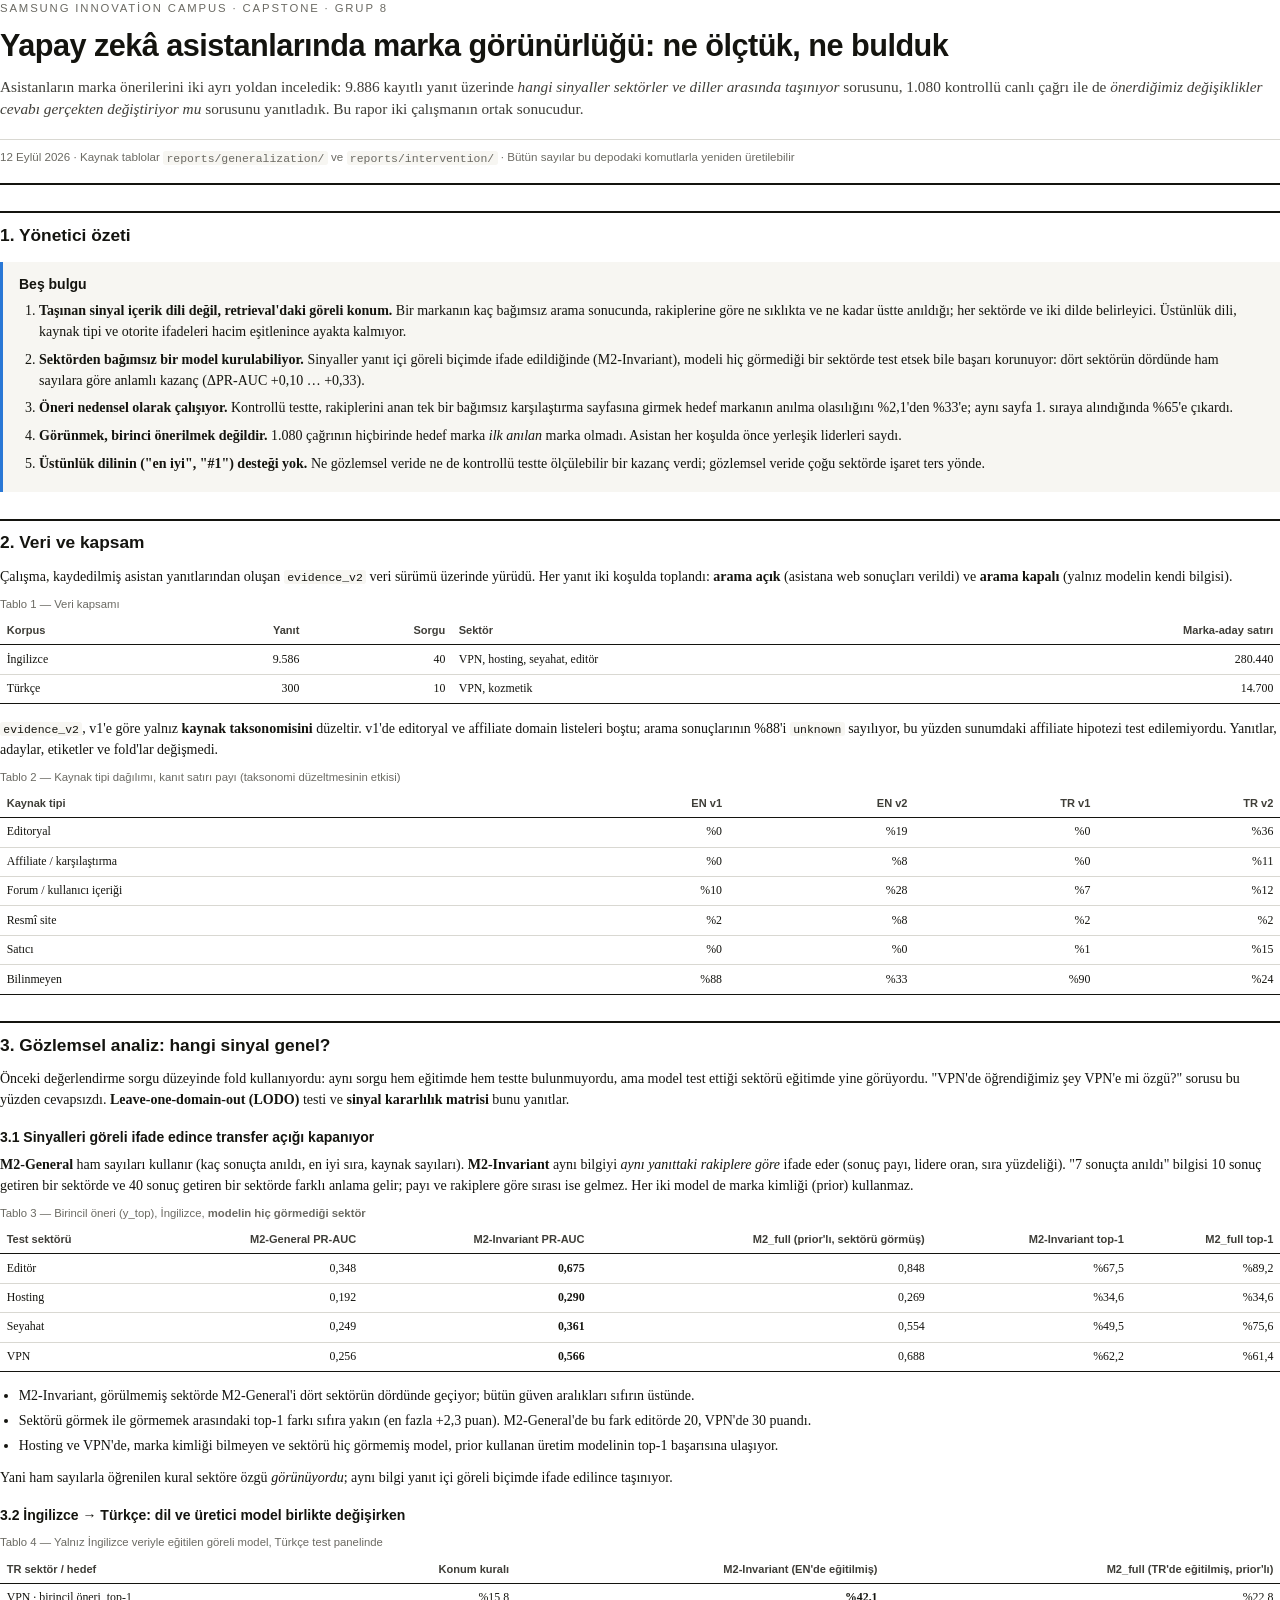
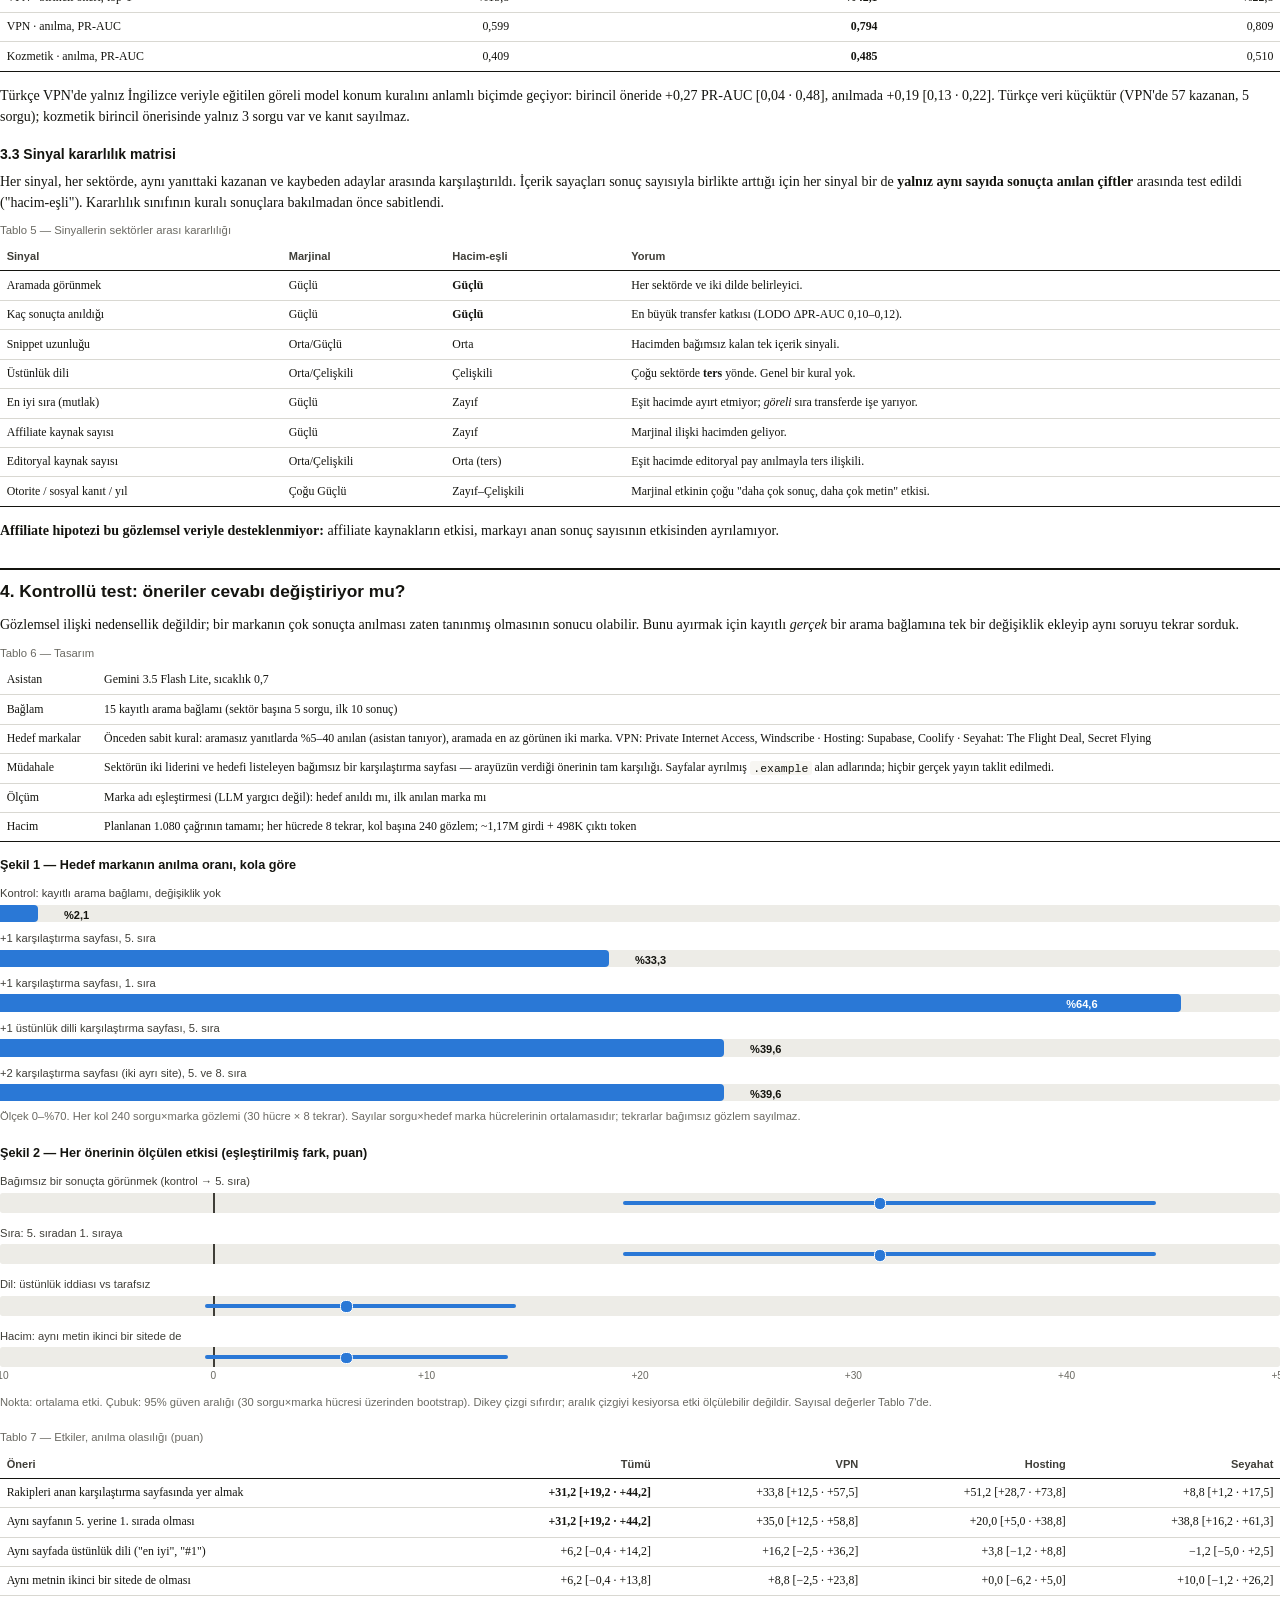
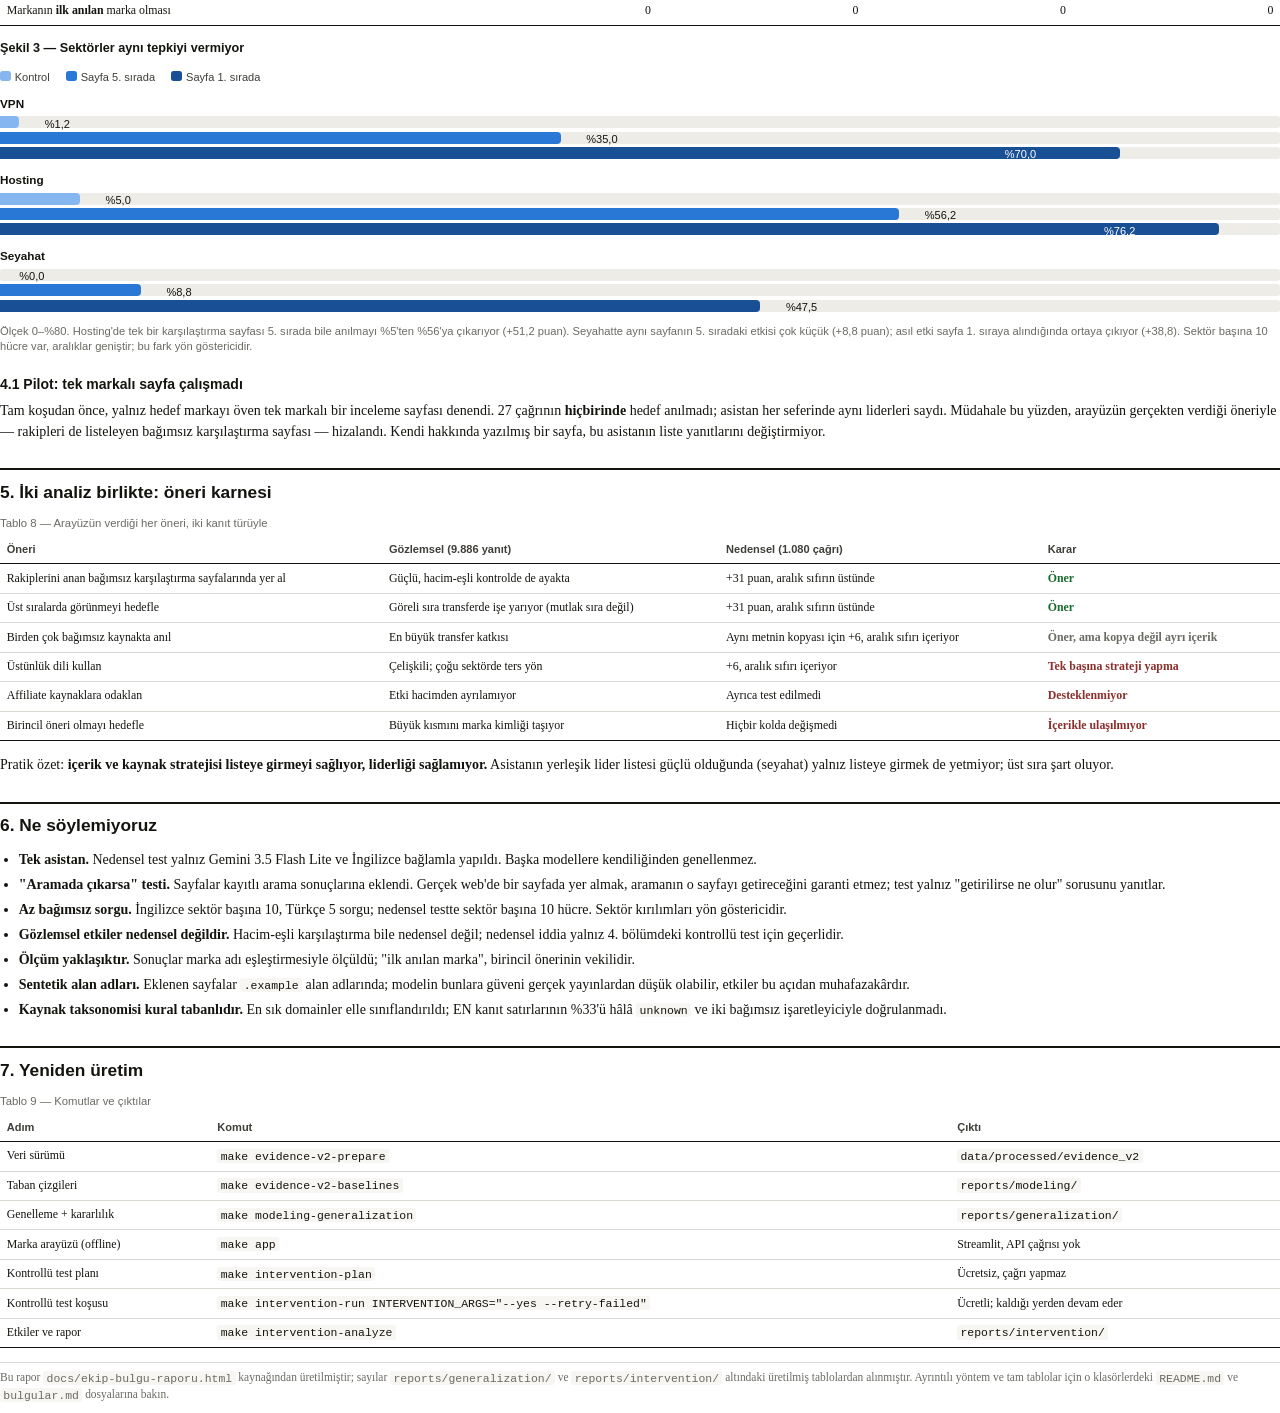
==== docs/ekip-bulgu-raporu.html @ 2714f5aa "docs: add the team findings report and wire up the new make targets One printable report carries bot" ====
<!doctype html>
<html lang="tr">
<head>
<meta charset="utf-8">
<title>AI Asistanlarında Marka Görünürlüğü — Bulgular</title>
<style>
  @page {
    size: A4;
    margin: 18mm 16mm 16mm;
    @bottom-center {
      content: counter(page) " / " counter(pages);
      font: 8.5pt "Liberation Sans", sans-serif;
      color: #6b6a66;
    }
    @bottom-right {
      content: "SIC Capstone · Grup 8";
      font: 8.5pt "Liberation Sans", sans-serif;
      color: #9a9992;
    }
  }
  @page :first { @bottom-center { content: none } @bottom-right { content: none } }

  :root {
    --ink: #14140f;
    --ink-2: #3f3e38;
    --muted: #6b6a63;
    --rule: #d9d8d2;
    --track: #edece7;
    --surface: #f7f6f2;
    --s1: #2a78d6;
    --s2: #eb6834;
    --ord-1: #86b6ef;
    --ord-2: #2a78d6;
    --ord-3: #184f95;
  }

  html { font-size: 10.5pt; }
  body {
    margin: 0;
    font-family: "Liberation Serif", "DejaVu Serif", Georgia, serif;
    color: var(--ink);
    line-height: 1.5;
  }
  h1, h2, h3, th, .label, .kicker, figcaption, .tag, .legend, .num {
    font-family: "Liberation Sans", "DejaVu Sans", sans-serif;
  }
  h1 { font-size: 23pt; line-height: 1.15; margin: 0 0 6pt; letter-spacing: -0.4pt; }
  h2 {
    font-size: 13pt; margin: 20pt 0 7pt; padding-top: 7pt;
    border-top: 1.6pt solid var(--ink); break-after: avoid;
  }
  h3 { font-size: 10.5pt; margin: 13pt 0 4pt; break-after: avoid; }
  p { margin: 0 0 7pt; }
  ul { margin: 0 0 8pt; padding-left: 14pt; }
  li { margin-bottom: 3pt; }
  strong { font-weight: 700; }
  code {
    font-family: "Liberation Mono", monospace; font-size: 8.6pt;
    background: var(--surface); padding: 0.5pt 2.5pt; border-radius: 2pt;
  }

  .kicker { font-size: 8.5pt; letter-spacing: 1.4pt; text-transform: uppercase; color: var(--muted); margin-bottom: 8pt; }
  .standfirst { font-size: 11.5pt; line-height: 1.45; color: var(--ink-2); margin: 10pt 0 14pt; }
  .meta { font-size: 8.7pt; color: var(--muted); font-family: "Liberation Sans", sans-serif; border-top: 0.6pt solid var(--rule); padding-top: 6pt; }
  .cover { border-bottom: 1.6pt solid var(--ink); padding-bottom: 12pt; margin-bottom: 4pt; }

  .keybox { background: var(--surface); border-left: 2.5pt solid var(--s1); padding: 9pt 12pt; margin: 10pt 0 14pt; break-inside: avoid; }
  .keybox h3 { margin-top: 0; }
  .keybox ol { margin: 0; padding-left: 15pt; }
  .keybox li { margin-bottom: 5pt; }

  table { width: 100%; border-collapse: collapse; margin: 6pt 0 10pt; font-size: 8.9pt; break-inside: avoid; }
  .tblock { break-inside: avoid; margin: 6pt 0 10pt; }
  .tcap { font-family: "Liberation Sans", sans-serif; font-size: 8.5pt; color: var(--muted); padding-bottom: 3pt; }
  .tblock table { margin: 0; }
  th { text-align: left; font-size: 8.3pt; font-weight: 700; color: var(--ink-2); border-bottom: 1pt solid var(--ink); padding: 4pt 5pt; }
  td { padding: 4pt 5pt; border-bottom: 0.5pt solid var(--rule); vertical-align: top; }
  td.n, th.n { text-align: right; font-variant-numeric: tabular-nums; white-space: nowrap; }
  tbody tr:last-child td { border-bottom: 0.8pt solid var(--ink); }
  .hi { font-weight: 700; }

  figure { margin: 10pt 0 14pt; break-inside: avoid; }
  figcaption { font-size: 8.4pt; color: var(--muted); margin-top: 6pt; line-height: 1.4; }
  .fig-title { font-family: "Liberation Sans", sans-serif; font-size: 9.5pt; font-weight: 700; margin-bottom: 8pt; }

  .bar-row { margin-bottom: 6pt; }
  .bar-label { font-family: "Liberation Sans", sans-serif; font-size: 8.4pt; color: var(--ink-2); margin-bottom: 2pt; }
  .track { background: var(--track); height: 13pt; position: relative; border-radius: 2pt; }
  .fill { height: 13pt; border-radius: 0 3pt 3pt 0; background: var(--s1); }
  .val { position: absolute; top: 1.5pt; font-family: "Liberation Sans", sans-serif; font-size: 8.3pt; font-weight: 700; color: var(--ink); }

  .ci-row { margin-bottom: 9pt; }
  .ci-track { position: relative; height: 15pt; background: var(--track); border-radius: 2pt; }
  .zero { position: absolute; top: 0; height: 15pt; width: 1pt; background: var(--ink-2); }
  .ci { position: absolute; top: 6pt; height: 3pt; background: var(--s1); border-radius: 1.5pt; }
  .dot { position: absolute; top: 3.5pt; margin-left: -4pt; height: 8pt; width: 8pt; border-radius: 4pt; background: var(--s1); border: 1.2pt solid #fff; }
  .axis { position: relative; height: 11pt; margin-top: 1pt; }
  .tick { position: absolute; font-family: "Liberation Sans", sans-serif; font-size: 7.6pt; color: var(--muted); transform: translateX(-50%); }

  .legend { font-size: 8.3pt; color: var(--ink-2); margin-bottom: 7pt; }
  .swatch { display: inline-block; width: 8pt; height: 8pt; border-radius: 2pt; margin: 0 3pt 0 10pt; vertical-align: -0.5pt; }
  .swatch:first-child { margin-left: 0; }
  .sector { margin-bottom: 9pt; }
  .sector-name { font-family: "Liberation Sans", sans-serif; font-size: 8.8pt; font-weight: 700; margin-bottom: 3pt; }
  .mini { height: 9pt; margin-bottom: 2.5pt; position: relative; }
  .mini .fill { height: 9pt; }
  .mini .val { top: -0.5pt; font-weight: 400; }

  .verdict-yes { color: #1a6b2e; font-weight: 700; }
  .verdict-no { color: #8a2f2c; font-weight: 700; }
  .verdict-flat { color: var(--muted); font-weight: 700; }
  .note { font-size: 8.6pt; color: var(--muted); border-top: 0.5pt solid var(--rule); padding-top: 5pt; }
</style>
</head>
<body>

<header class="cover">
  <div class="kicker">Samsung Innovation Campus · Capstone · Grup 8</div>
  <h1>Yapay zekâ asistanlarında marka görünürlüğü: ne ölçtük, ne bulduk</h1>
  <p class="standfirst">
    Asistanların marka önerilerini iki ayrı yoldan inceledik: 9.886 kayıtlı yanıt üzerinde
    <em>hangi sinyaller sektörler ve diller arasında taşınıyor</em> sorusunu, 1.080 kontrollü
    canlı çağrı ile de <em>önerdiğimiz değişiklikler cevabı gerçekten değiştiriyor mu</em>
    sorusunu yanıtladık. Bu rapor iki çalışmanın ortak sonucudur.
  </p>
  <div class="meta">
    12 Eylül 2026 · Kaynak tablolar <code>reports/generalization/</code> ve
    <code>reports/intervention/</code> · Bütün sayılar bu depodaki komutlarla yeniden üretilebilir
  </div>
</header>

<h2>1. Yönetici özeti</h2>

<div class="keybox">
  <h3>Beş bulgu</h3>
  <ol>
    <li><strong>Taşınan sinyal içerik dili değil, retrieval'daki göreli konum.</strong>
      Bir markanın kaç bağımsız arama sonucunda, rakiplerine göre ne sıklıkta ve ne kadar
      üstte anıldığı; her sektörde ve iki dilde belirleyici. Üstünlük dili, kaynak tipi ve
      otorite ifadeleri hacim eşitlenince ayakta kalmıyor.</li>
    <li><strong>Sektörden bağımsız bir model kurulabiliyor.</strong> Sinyaller yanıt içi
      göreli biçimde ifade edildiğinde (M2-Invariant), modeli hiç görmediği bir sektörde
      test etsek bile başarı korunuyor: dört sektörün dördünde ham sayılara göre anlamlı
      kazanç (ΔPR-AUC +0,10 … +0,33).</li>
    <li><strong>Öneri nedensel olarak çalışıyor.</strong> Kontrollü testte, rakiplerini anan
      tek bir bağımsız karşılaştırma sayfasına girmek hedef markanın anılma olasılığını
      %2,1'den %33'e; aynı sayfa 1. sıraya alındığında %65'e çıkardı.</li>
    <li><strong>Görünmek, birinci önerilmek değildir.</strong> 1.080 çağrının hiçbirinde hedef
      marka <em>ilk anılan</em> marka olmadı. Asistan her koşulda önce yerleşik liderleri saydı.</li>
    <li><strong>Üstünlük dilinin ("en iyi", "#1") desteği yok.</strong> Ne gözlemsel veride
      ne de kontrollü testte ölçülebilir bir kazanç verdi; gözlemsel veride çoğu sektörde
      işaret ters yönde.</li>
  </ol>
</div>

<h2>2. Veri ve kapsam</h2>

<p>
  Çalışma, kaydedilmiş asistan yanıtlarından oluşan <code>evidence_v2</code> veri sürümü
  üzerinde yürüdü. Her yanıt iki koşulda toplandı: <strong>arama açık</strong> (asistana web
  sonuçları verildi) ve <strong>arama kapalı</strong> (yalnız modelin kendi bilgisi).
</p>

<div class="tblock">
  <div class="tcap">Tablo 1 — Veri kapsamı</div>
  <table>
  <thead>
    <tr><th>Korpus</th><th class="n">Yanıt</th><th class="n">Sorgu</th><th>Sektör</th><th class="n">Marka-aday satırı</th></tr>
  </thead>
  <tbody>
    <tr><td>İngilizce</td><td class="n">9.586</td><td class="n">40</td><td>VPN, hosting, seyahat, editör</td><td class="n">280.440</td></tr>
    <tr><td>Türkçe</td><td class="n">300</td><td class="n">10</td><td>VPN, kozmetik</td><td class="n">14.700</td></tr>
  </tbody>
</table>
</div>

<p>
  <code>evidence_v2</code>, v1'e göre yalnız <strong>kaynak taksonomisini</strong> düzeltir.
  v1'de editoryal ve affiliate domain listeleri boştu; arama sonuçlarının %88'i
  <code>unknown</code> sayılıyor, bu yüzden sunumdaki affiliate hipotezi test edilemiyordu.
  Yanıtlar, adaylar, etiketler ve fold'lar değişmedi.
</p>

<div class="tblock">
  <div class="tcap">Tablo 2 — Kaynak tipi dağılımı, kanıt satırı payı (taksonomi düzeltmesinin etkisi)</div>
  <table>
  <thead>
    <tr><th>Kaynak tipi</th><th class="n">EN v1</th><th class="n">EN v2</th><th class="n">TR v1</th><th class="n">TR v2</th></tr>
  </thead>
  <tbody>
    <tr><td>Editoryal</td><td class="n">%0</td><td class="n">%19</td><td class="n">%0</td><td class="n">%36</td></tr>
    <tr><td>Affiliate / karşılaştırma</td><td class="n">%0</td><td class="n">%8</td><td class="n">%0</td><td class="n">%11</td></tr>
    <tr><td>Forum / kullanıcı içeriği</td><td class="n">%10</td><td class="n">%28</td><td class="n">%7</td><td class="n">%12</td></tr>
    <tr><td>Resmî site</td><td class="n">%2</td><td class="n">%8</td><td class="n">%2</td><td class="n">%2</td></tr>
    <tr><td>Satıcı</td><td class="n">%0</td><td class="n">%0</td><td class="n">%1</td><td class="n">%15</td></tr>
    <tr><td>Bilinmeyen</td><td class="n">%88</td><td class="n">%33</td><td class="n">%90</td><td class="n">%24</td></tr>
  </tbody>
</table>
</div>

<h2>3. Gözlemsel analiz: hangi sinyal genel?</h2>

<p>
  Önceki değerlendirme sorgu düzeyinde fold kullanıyordu: aynı sorgu hem eğitimde hem testte
  bulunmuyordu, ama model test ettiği sektörü eğitimde yine görüyordu. "VPN'de öğrendiğimiz
  şey VPN'e mi özgü?" sorusu bu yüzden cevapsızdı. <strong>Leave-one-domain-out (LODO)</strong>
  testi ve <strong>sinyal kararlılık matrisi</strong> bunu yanıtlar.
</p>

<h3>3.1 Sinyalleri göreli ifade edince transfer açığı kapanıyor</h3>

<p>
  <strong>M2-General</strong> ham sayıları kullanır (kaç sonuçta anıldı, en iyi sıra, kaynak
  sayıları). <strong>M2-Invariant</strong> aynı bilgiyi <em>aynı yanıttaki rakiplere göre</em>
  ifade eder (sonuç payı, lidere oran, sıra yüzdeliği). "7 sonuçta anıldı" bilgisi 10 sonuç
  getiren bir sektörde ve 40 sonuç getiren bir sektörde farklı anlama gelir; payı ve rakiplere
  göre sırası ise gelmez. Her iki model de marka kimliği (prior) kullanmaz.
</p>

<div class="tblock">
  <div class="tcap">Tablo 3 — Birincil öneri (y_top), İngilizce, <strong>modelin hiç görmediği sektör</strong></div>
  <table>
  <thead>
    <tr><th>Test sektörü</th><th class="n">M2-General PR-AUC</th><th class="n">M2-Invariant PR-AUC</th><th class="n">M2_full (prior'lı, sektörü görmüş)</th><th class="n">M2-Invariant top-1</th><th class="n">M2_full top-1</th></tr>
  </thead>
  <tbody>
    <tr><td>Editör</td><td class="n">0,348</td><td class="n hi">0,675</td><td class="n">0,848</td><td class="n">%67,5</td><td class="n">%89,2</td></tr>
    <tr><td>Hosting</td><td class="n">0,192</td><td class="n hi">0,290</td><td class="n">0,269</td><td class="n">%34,6</td><td class="n">%34,6</td></tr>
    <tr><td>Seyahat</td><td class="n">0,249</td><td class="n hi">0,361</td><td class="n">0,554</td><td class="n">%49,5</td><td class="n">%75,6</td></tr>
    <tr><td>VPN</td><td class="n">0,256</td><td class="n hi">0,566</td><td class="n">0,688</td><td class="n">%62,2</td><td class="n">%61,4</td></tr>
  </tbody>
</table>
</div>

<ul>
  <li>M2-Invariant, görülmemiş sektörde M2-General'i dört sektörün dördünde geçiyor; bütün
    güven aralıkları sıfırın üstünde.</li>
  <li>Sektörü görmek ile görmemek arasındaki top-1 farkı sıfıra yakın (en fazla +2,3 puan).
    M2-General'de bu fark editörde 20, VPN'de 30 puandı.</li>
  <li>Hosting ve VPN'de, marka kimliği bilmeyen ve sektörü hiç görmemiş model, prior kullanan
    üretim modelinin top-1 başarısına ulaşıyor.</li>
</ul>

<p>
  Yani ham sayılarla öğrenilen kural sektöre özgü <em>görünüyordu</em>; aynı bilgi yanıt içi
  göreli biçimde ifade edilince taşınıyor.
</p>

<h3>3.2 İngilizce → Türkçe: dil ve üretici model birlikte değişirken</h3>

<div class="tblock">
  <div class="tcap">Tablo 4 — Yalnız İngilizce veriyle eğitilen göreli model, Türkçe test panelinde</div>
  <table>
  <thead>
    <tr><th>TR sektör / hedef</th><th class="n">Konum kuralı</th><th class="n">M2-Invariant (EN'de eğitilmiş)</th><th class="n">M2_full (TR'de eğitilmiş, prior'lı)</th></tr>
  </thead>
  <tbody>
    <tr><td>VPN · birincil öneri, top-1</td><td class="n">%15,8</td><td class="n hi">%42,1</td><td class="n">%22,8</td></tr>
    <tr><td>VPN · anılma, PR-AUC</td><td class="n">0,599</td><td class="n hi">0,794</td><td class="n">0,809</td></tr>
    <tr><td>Kozmetik · anılma, PR-AUC</td><td class="n">0,409</td><td class="n hi">0,485</td><td class="n">0,510</td></tr>
  </tbody>
</table>
</div>

<p>
  Türkçe VPN'de yalnız İngilizce veriyle eğitilen göreli model konum kuralını anlamlı biçimde
  geçiyor: birincil öneride +0,27 PR-AUC [0,04 · 0,48], anılmada +0,19 [0,13 · 0,22]. Türkçe
  veri küçüktür (VPN'de 57 kazanan, 5 sorgu); kozmetik birincil önerisinde yalnız 3 sorgu var
  ve kanıt sayılmaz.
</p>

<h3>3.3 Sinyal kararlılık matrisi</h3>

<p>
  Her sinyal, her sektörde, aynı yanıttaki kazanan ve kaybeden adaylar arasında karşılaştırıldı.
  İçerik sayaçları sonuç sayısıyla birlikte arttığı için her sinyal bir de <strong>yalnız aynı
  sayıda sonuçta anılan çiftler</strong> arasında test edildi ("hacim-eşli"). Kararlılık
  sınıfının kuralı sonuçlara bakılmadan önce sabitlendi.
</p>

<div class="tblock">
  <div class="tcap">Tablo 5 — Sinyallerin sektörler arası kararlılığı</div>
  <table>
  <thead>
    <tr><th>Sinyal</th><th>Marjinal</th><th>Hacim-eşli</th><th>Yorum</th></tr>
  </thead>
  <tbody>
    <tr><td>Aramada görünmek</td><td>Güçlü</td><td class="hi">Güçlü</td><td>Her sektörde ve iki dilde belirleyici.</td></tr>
    <tr><td>Kaç sonuçta anıldığı</td><td>Güçlü</td><td class="hi">Güçlü</td><td>En büyük transfer katkısı (LODO ΔPR-AUC 0,10–0,12).</td></tr>
    <tr><td>Snippet uzunluğu</td><td>Orta/Güçlü</td><td>Orta</td><td>Hacimden bağımsız kalan tek içerik sinyali.</td></tr>
    <tr><td>Üstünlük dili</td><td>Orta/Çelişkili</td><td>Çelişkili</td><td>Çoğu sektörde <strong>ters</strong> yönde. Genel bir kural yok.</td></tr>
    <tr><td>En iyi sıra (mutlak)</td><td>Güçlü</td><td>Zayıf</td><td>Eşit hacimde ayırt etmiyor; <em>göreli</em> sıra transferde işe yarıyor.</td></tr>
    <tr><td>Affiliate kaynak sayısı</td><td>Güçlü</td><td>Zayıf</td><td>Marjinal ilişki hacimden geliyor.</td></tr>
    <tr><td>Editoryal kaynak sayısı</td><td>Orta/Çelişkili</td><td>Orta (ters)</td><td>Eşit hacimde editoryal pay anılmayla ters ilişkili.</td></tr>
    <tr><td>Otorite / sosyal kanıt / yıl</td><td>Çoğu Güçlü</td><td>Zayıf–Çelişkili</td><td>Marjinal etkinin çoğu "daha çok sonuç, daha çok metin" etkisi.</td></tr>
  </tbody>
</table>
</div>

<p>
  <strong>Affiliate hipotezi bu gözlemsel veriyle desteklenmiyor:</strong> affiliate kaynakların
  etkisi, markayı anan sonuç sayısının etkisinden ayrılamıyor.
</p>

<h2>4. Kontrollü test: öneriler cevabı değiştiriyor mu?</h2>

<p>
  Gözlemsel ilişki nedensellik değildir; bir markanın çok sonuçta anılması zaten tanınmış
  olmasının sonucu olabilir. Bunu ayırmak için kayıtlı <em>gerçek</em> bir arama bağlamına tek
  bir değişiklik ekleyip aynı soruyu tekrar sorduk.
</p>

<div class="tblock">
  <div class="tcap">Tablo 6 — Tasarım</div>
  <table>
  <tbody>
    <tr><td>Asistan</td><td>Gemini 3.5 Flash Lite, sıcaklık 0,7</td></tr>
    <tr><td>Bağlam</td><td>15 kayıtlı arama bağlamı (sektör başına 5 sorgu, ilk 10 sonuç)</td></tr>
    <tr><td>Hedef markalar</td><td>Önceden sabit kural: aramasız yanıtlarda %5–40 anılan (asistan tanıyor), aramada en az görünen iki marka. VPN: Private Internet Access, Windscribe · Hosting: Supabase, Coolify · Seyahat: The Flight Deal, Secret Flying</td></tr>
    <tr><td>Müdahale</td><td>Sektörün iki liderini ve hedefi listeleyen bağımsız bir karşılaştırma sayfası — arayüzün verdiği önerinin tam karşılığı. Sayfalar ayrılmış <code>.example</code> alan adlarında; hiçbir gerçek yayın taklit edilmedi.</td></tr>
    <tr><td>Ölçüm</td><td>Marka adı eşleştirmesi (LLM yargıcı değil): hedef anıldı mı, ilk anılan marka mı</td></tr>
    <tr><td>Hacim</td><td>Planlanan 1.080 çağrının tamamı; her hücrede 8 tekrar, kol başına 240 gözlem; ~1,17M girdi + 498K çıktı token</td></tr>
  </tbody>
</table>
</div>

<figure>
  <div class="fig-title">Şekil 1 — Hedef markanın anılma oranı, kola göre</div>
  <div class="bar-row">
    <div class="bar-label">Kontrol: kayıtlı arama bağlamı, değişiklik yok</div>
    <div class="track"><div class="fill" style="width:3.0%"></div><div class="val" style="left:5.0%">%2,1</div></div>
  </div>
  <div class="bar-row">
    <div class="bar-label">+1 karşılaştırma sayfası, 5. sıra</div>
    <div class="track"><div class="fill" style="width:47.6%"></div><div class="val" style="left:49.6%">%33,3</div></div>
  </div>
  <div class="bar-row">
    <div class="bar-label">+1 karşılaştırma sayfası, 1. sıra</div>
    <div class="track"><div class="fill" style="width:92.3%"></div><div class="val" style="left:83.3%; color:#fff">%64,6</div></div>
  </div>
  <div class="bar-row">
    <div class="bar-label">+1 üstünlük dilli karşılaştırma sayfası, 5. sıra</div>
    <div class="track"><div class="fill" style="width:56.6%"></div><div class="val" style="left:58.6%">%39,6</div></div>
  </div>
  <div class="bar-row">
    <div class="bar-label">+2 karşılaştırma sayfası (iki ayrı site), 5. ve 8. sıra</div>
    <div class="track"><div class="fill" style="width:56.6%"></div><div class="val" style="left:58.6%">%39,6</div></div>
  </div>
  <figcaption>
    Ölçek 0–%70. Her kol 240 sorgu×marka gözlemi (30 hücre × 8 tekrar). Sayılar sorgu×hedef marka hücrelerinin
    ortalamasıdır; tekrarlar bağımsız gözlem sayılmaz.
  </figcaption>
</figure>

<figure>
  <div class="fig-title">Şekil 2 — Her önerinin ölçülen etkisi (eşleştirilmiş fark, puan)</div>

  <div class="ci-row">
    <div class="bar-label">Bağımsız bir sonuçta görünmek (kontrol → 5. sıra)</div>
    <div class="ci-track">
      <div class="zero" style="left:16.67%"></div>
      <div class="ci" style="left:48.67%; width:41.67%"></div>
      <div class="dot" style="left:68.67%"></div>
    </div>
  </div>
  <div class="ci-row">
    <div class="bar-label">Sıra: 5. sıradan 1. sıraya</div>
    <div class="ci-track">
      <div class="zero" style="left:16.67%"></div>
      <div class="ci" style="left:48.67%; width:41.67%"></div>
      <div class="dot" style="left:68.67%"></div>
    </div>
  </div>
  <div class="ci-row">
    <div class="bar-label">Dil: üstünlük iddiası vs tarafsız</div>
    <div class="ci-track">
      <div class="zero" style="left:16.67%"></div>
      <div class="ci" style="left:16.0%; width:24.33%"></div>
      <div class="dot" style="left:27.0%"></div>
    </div>
  </div>
  <div class="ci-row">
    <div class="bar-label">Hacim: aynı metin ikinci bir sitede de</div>
    <div class="ci-track">
      <div class="zero" style="left:16.67%"></div>
      <div class="ci" style="left:16.0%; width:23.67%"></div>
      <div class="dot" style="left:27.0%"></div>
    </div>
    <div class="axis">
      <span class="tick" style="left:0%">−10</span>
      <span class="tick" style="left:16.67%">0</span>
      <span class="tick" style="left:33.33%">+10</span>
      <span class="tick" style="left:50%">+20</span>
      <span class="tick" style="left:66.67%">+30</span>
      <span class="tick" style="left:83.33%">+40</span>
      <span class="tick" style="left:100%">+50</span>
    </div>
  </div>
  <figcaption>
    Nokta: ortalama etki. Çubuk: 95% güven aralığı (30 sorgu×marka hücresi üzerinden bootstrap).
    Dikey çizgi sıfırdır; aralık çizgiyi kesiyorsa etki ölçülebilir değildir. Sayısal değerler
    Tablo 7'de.
  </figcaption>
</figure>

<div class="tblock">
  <div class="tcap">Tablo 7 — Etkiler, anılma olasılığı (puan)</div>
  <table>
    <thead>
      <tr><th>Öneri</th><th class="n">Tümü</th><th class="n">VPN</th><th class="n">Hosting</th><th class="n">Seyahat</th></tr>
    </thead>
    <tbody>
      <tr>
        <td>Rakipleri anan karşılaştırma sayfasında yer almak</td>
        <td class="n hi">+31,2 [+19,2 · +44,2]</td><td class="n">+33,8 [+12,5 · +57,5]</td>
        <td class="n">+51,2 [+28,7 · +73,8]</td><td class="n">+8,8 [+1,2 · +17,5]</td>
      </tr>
      <tr>
        <td>Aynı sayfanın 5. yerine 1. sırada olması</td>
        <td class="n hi">+31,2 [+19,2 · +44,2]</td><td class="n">+35,0 [+12,5 · +58,8]</td>
        <td class="n">+20,0 [+5,0 · +38,8]</td><td class="n">+38,8 [+16,2 · +61,3]</td>
      </tr>
      <tr>
        <td>Aynı sayfada üstünlük dili ("en iyi", "#1")</td>
        <td class="n">+6,2 [−0,4 · +14,2]</td><td class="n">+16,2 [−2,5 · +36,2]</td>
        <td class="n">+3,8 [−1,2 · +8,8]</td><td class="n">−1,2 [−5,0 · +2,5]</td>
      </tr>
      <tr>
        <td>Aynı metnin ikinci bir sitede de olması</td>
        <td class="n">+6,2 [−0,4 · +13,8]</td><td class="n">+8,8 [−2,5 · +23,8]</td>
        <td class="n">+0,0 [−6,2 · +5,0]</td><td class="n">+10,0 [−1,2 · +26,2]</td>
      </tr>
      <tr>
        <td>Markanın <strong>ilk anılan</strong> marka olması</td>
        <td class="n">0</td><td class="n">0</td><td class="n">0</td><td class="n">0</td>
      </tr>
    </tbody>
  </table>
</div>

<figure>
  <div class="fig-title">Şekil 3 — Sektörler aynı tepkiyi vermiyor</div>
  <div class="legend">
    <span class="swatch" style="background:var(--ord-1)"></span>Kontrol
    <span class="swatch" style="background:var(--ord-2)"></span>Sayfa 5. sırada
    <span class="swatch" style="background:var(--ord-3)"></span>Sayfa 1. sırada
  </div>

  <div class="sector">
    <div class="sector-name">VPN</div>
    <div class="track mini"><div class="fill" style="width:1.5%; background:var(--ord-1)"></div><div class="val" style="left:3.5%">%1,2</div></div>
    <div class="track mini"><div class="fill" style="width:43.8%; background:var(--ord-2)"></div><div class="val" style="left:45.8%">%35,0</div></div>
    <div class="track mini"><div class="fill" style="width:87.5%; background:var(--ord-3)"></div><div class="val" style="left:78.5%; color:#fff">%70,0</div></div>
  </div>
  <div class="sector">
    <div class="sector-name">Hosting</div>
    <div class="track mini"><div class="fill" style="width:6.25%; background:var(--ord-1)"></div><div class="val" style="left:8.25%">%5,0</div></div>
    <div class="track mini"><div class="fill" style="width:70.25%; background:var(--ord-2)"></div><div class="val" style="left:72.25%">%56,2</div></div>
    <div class="track mini"><div class="fill" style="width:95.25%; background:var(--ord-3)"></div><div class="val" style="left:86.25%; color:#fff">%76,2</div></div>
  </div>
  <div class="sector">
    <div class="sector-name">Seyahat</div>
    <div class="track mini"><div class="fill" style="width:0%; background:var(--ord-1)"></div><div class="val" style="left:1.5%">%0,0</div></div>
    <div class="track mini"><div class="fill" style="width:11.0%; background:var(--ord-2)"></div><div class="val" style="left:13.0%">%8,8</div></div>
    <div class="track mini"><div class="fill" style="width:59.4%; background:var(--ord-3)"></div><div class="val" style="left:61.4%">%47,5</div></div>
  </div>
  <figcaption>
    Ölçek 0–%80. Hosting'de tek bir karşılaştırma sayfası 5. sırada bile anılmayı %5'ten
    %56'ya çıkarıyor (+51,2 puan). Seyahatte aynı sayfanın 5. sıradaki etkisi çok küçük
    (+8,8 puan); asıl etki sayfa 1. sıraya alındığında ortaya çıkıyor (+38,8). Sektör başına
    10 hücre var, aralıklar geniştir; bu fark yön göstericidir.
  </figcaption>
</figure>

<h3>4.1 Pilot: tek markalı sayfa çalışmadı</h3>
<p>
  Tam koşudan önce, yalnız hedef markayı öven tek markalı bir inceleme sayfası denendi.
  27 çağrının <strong>hiçbirinde</strong> hedef anılmadı; asistan her seferinde aynı liderleri
  saydı. Müdahale bu yüzden, arayüzün gerçekten verdiği öneriyle — rakipleri de listeleyen
  bağımsız karşılaştırma sayfası — hizalandı. Kendi hakkında yazılmış bir sayfa, bu asistanın
  liste yanıtlarını değiştirmiyor.
</p>

<h2>5. İki analiz birlikte: öneri karnesi</h2>

<div class="tblock">
  <div class="tcap">Tablo 8 — Arayüzün verdiği her öneri, iki kanıt türüyle</div>
  <table>
  <thead>
    <tr><th>Öneri</th><th>Gözlemsel (9.886 yanıt)</th><th>Nedensel (1.080 çağrı)</th><th>Karar</th></tr>
  </thead>
  <tbody>
    <tr>
      <td>Rakiplerini anan bağımsız karşılaştırma sayfalarında yer al</td>
      <td>Güçlü, hacim-eşli kontrolde de ayakta</td>
      <td>+31 puan, aralık sıfırın üstünde</td>
      <td class="verdict-yes">Öner</td>
    </tr>
    <tr>
      <td>Üst sıralarda görünmeyi hedefle</td>
      <td>Göreli sıra transferde işe yarıyor (mutlak sıra değil)</td>
      <td>+31 puan, aralık sıfırın üstünde</td>
      <td class="verdict-yes">Öner</td>
    </tr>
    <tr>
      <td>Birden çok bağımsız kaynakta anıl</td>
      <td>En büyük transfer katkısı</td>
      <td>Aynı metnin kopyası için +6, aralık sıfırı içeriyor</td>
      <td class="verdict-flat">Öner, ama kopya değil ayrı içerik</td>
    </tr>
    <tr>
      <td>Üstünlük dili kullan</td>
      <td>Çelişkili; çoğu sektörde ters yön</td>
      <td>+6, aralık sıfırı içeriyor</td>
      <td class="verdict-no">Tek başına strateji yapma</td>
    </tr>
    <tr>
      <td>Affiliate kaynaklara odaklan</td>
      <td>Etki hacimden ayrılamıyor</td>
      <td>Ayrıca test edilmedi</td>
      <td class="verdict-no">Desteklenmiyor</td>
    </tr>
    <tr>
      <td>Birincil öneri olmayı hedefle</td>
      <td>Büyük kısmını marka kimliği taşıyor</td>
      <td>Hiçbir kolda değişmedi</td>
      <td class="verdict-no">İçerikle ulaşılmıyor</td>
    </tr>
  </tbody>
</table>
</div>

<p>
  Pratik özet: <strong>içerik ve kaynak stratejisi listeye girmeyi sağlıyor, liderliği
  sağlamıyor.</strong> Asistanın yerleşik lider listesi güçlü olduğunda (seyahat) yalnız
  listeye girmek de yetmiyor; üst sıra şart oluyor.
</p>

<h2>6. Ne söylemiyoruz</h2>

<ul>
  <li><strong>Tek asistan.</strong> Nedensel test yalnız Gemini 3.5 Flash Lite ve İngilizce
    bağlamla yapıldı. Başka modellere kendiliğinden genellenmez.</li>
  <li><strong>"Aramada çıkarsa" testi.</strong> Sayfalar kayıtlı arama sonuçlarına eklendi.
    Gerçek web'de bir sayfada yer almak, aramanın o sayfayı getireceğini garanti etmez; test
    yalnız "getirilirse ne olur" sorusunu yanıtlar.</li>
  <li><strong>Az bağımsız sorgu.</strong> İngilizce sektör başına 10, Türkçe 5 sorgu; nedensel
    testte sektör başına 10 hücre. Sektör kırılımları yön göstericidir.</li>
  <li><strong>Gözlemsel etkiler nedensel değildir.</strong> Hacim-eşli karşılaştırma bile
    nedensel değil; nedensel iddia yalnız 4. bölümdeki kontrollü test için geçerlidir.</li>
  <li><strong>Ölçüm yaklaşıktır.</strong> Sonuçlar marka adı eşleştirmesiyle ölçüldü; "ilk
    anılan marka", birincil önerinin vekilidir.</li>
  <li><strong>Sentetik alan adları.</strong> Eklenen sayfalar <code>.example</code> alan
    adlarında; modelin bunlara güveni gerçek yayınlardan düşük olabilir, etkiler bu açıdan
    muhafazakârdır.</li>
  <li><strong>Kaynak taksonomisi kural tabanlıdır.</strong> En sık domainler elle sınıflandırıldı;
    EN kanıt satırlarının %33'ü hâlâ <code>unknown</code> ve iki bağımsız işaretleyiciyle
    doğrulanmadı.</li>
</ul>

<h2>7. Yeniden üretim</h2>

<div class="tblock">
  <div class="tcap">Tablo 9 — Komutlar ve çıktılar</div>
  <table>
  <thead><tr><th>Adım</th><th>Komut</th><th>Çıktı</th></tr></thead>
  <tbody>
    <tr><td>Veri sürümü</td><td><code>make evidence-v2-prepare</code></td><td><code>data/processed/evidence_v2</code></td></tr>
    <tr><td>Taban çizgileri</td><td><code>make evidence-v2-baselines</code></td><td><code>reports/modeling/</code></td></tr>
    <tr><td>Genelleme + kararlılık</td><td><code>make modeling-generalization</code></td><td><code>reports/generalization/</code></td></tr>
    <tr><td>Marka arayüzü (offline)</td><td><code>make app</code></td><td>Streamlit, API çağrısı yok</td></tr>
    <tr><td>Kontrollü test planı</td><td><code>make intervention-plan</code></td><td>Ücretsiz, çağrı yapmaz</td></tr>
    <tr><td>Kontrollü test koşusu</td><td><code>make intervention-run INTERVENTION_ARGS="--yes --retry-failed"</code></td><td>Ücretli; kaldığı yerden devam eder</td></tr>
    <tr><td>Etkiler ve rapor</td><td><code>make intervention-analyze</code></td><td><code>reports/intervention/</code></td></tr>
  </tbody>
</table>
</div>

<p class="note">
  Bu rapor <code>docs/ekip-bulgu-raporu.html</code> kaynağından üretilmiştir; sayılar
  <code>reports/generalization/</code> ve <code>reports/intervention/</code> altındaki
  üretilmiş tablolardan alınmıştır. Ayrıntılı yöntem ve tam tablolar için o klasörlerdeki
  <code>README.md</code> ve <code>bulgular.md</code> dosyalarına bakın.
</p>

</body>
</html>
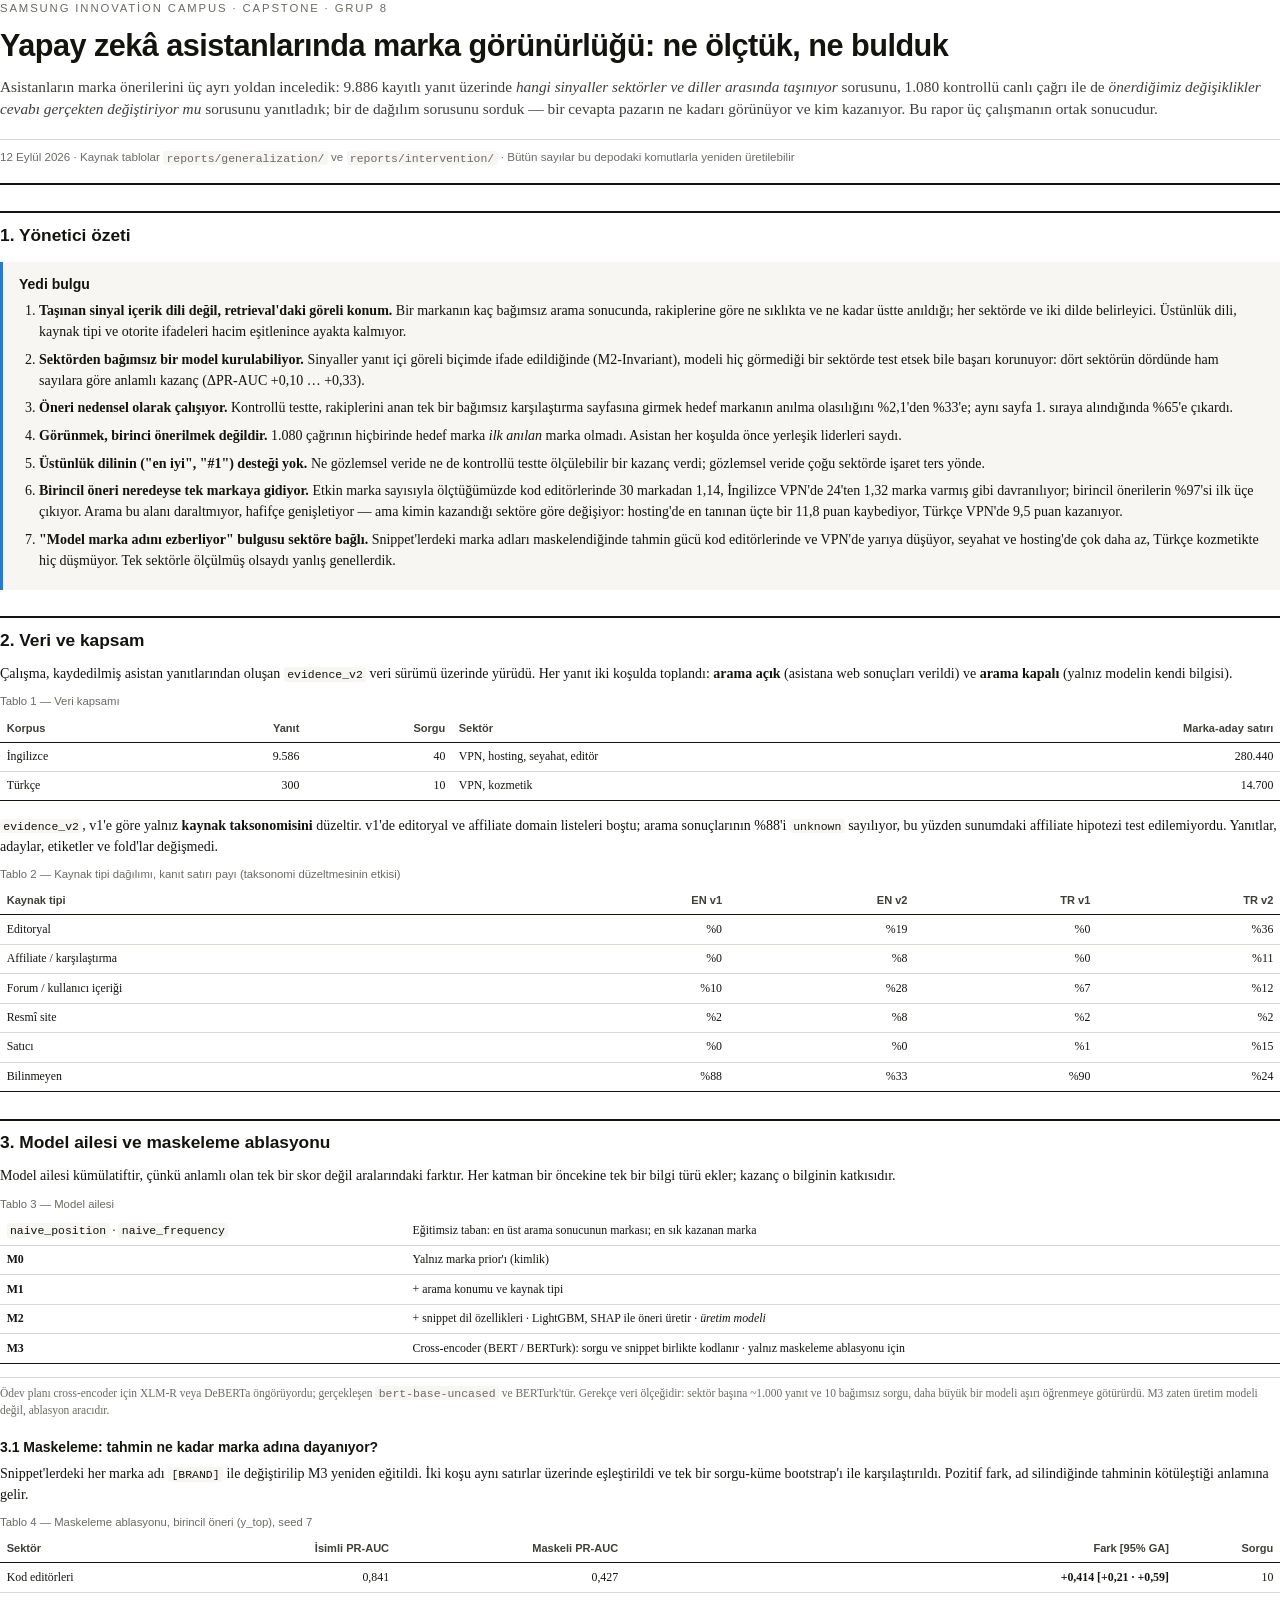
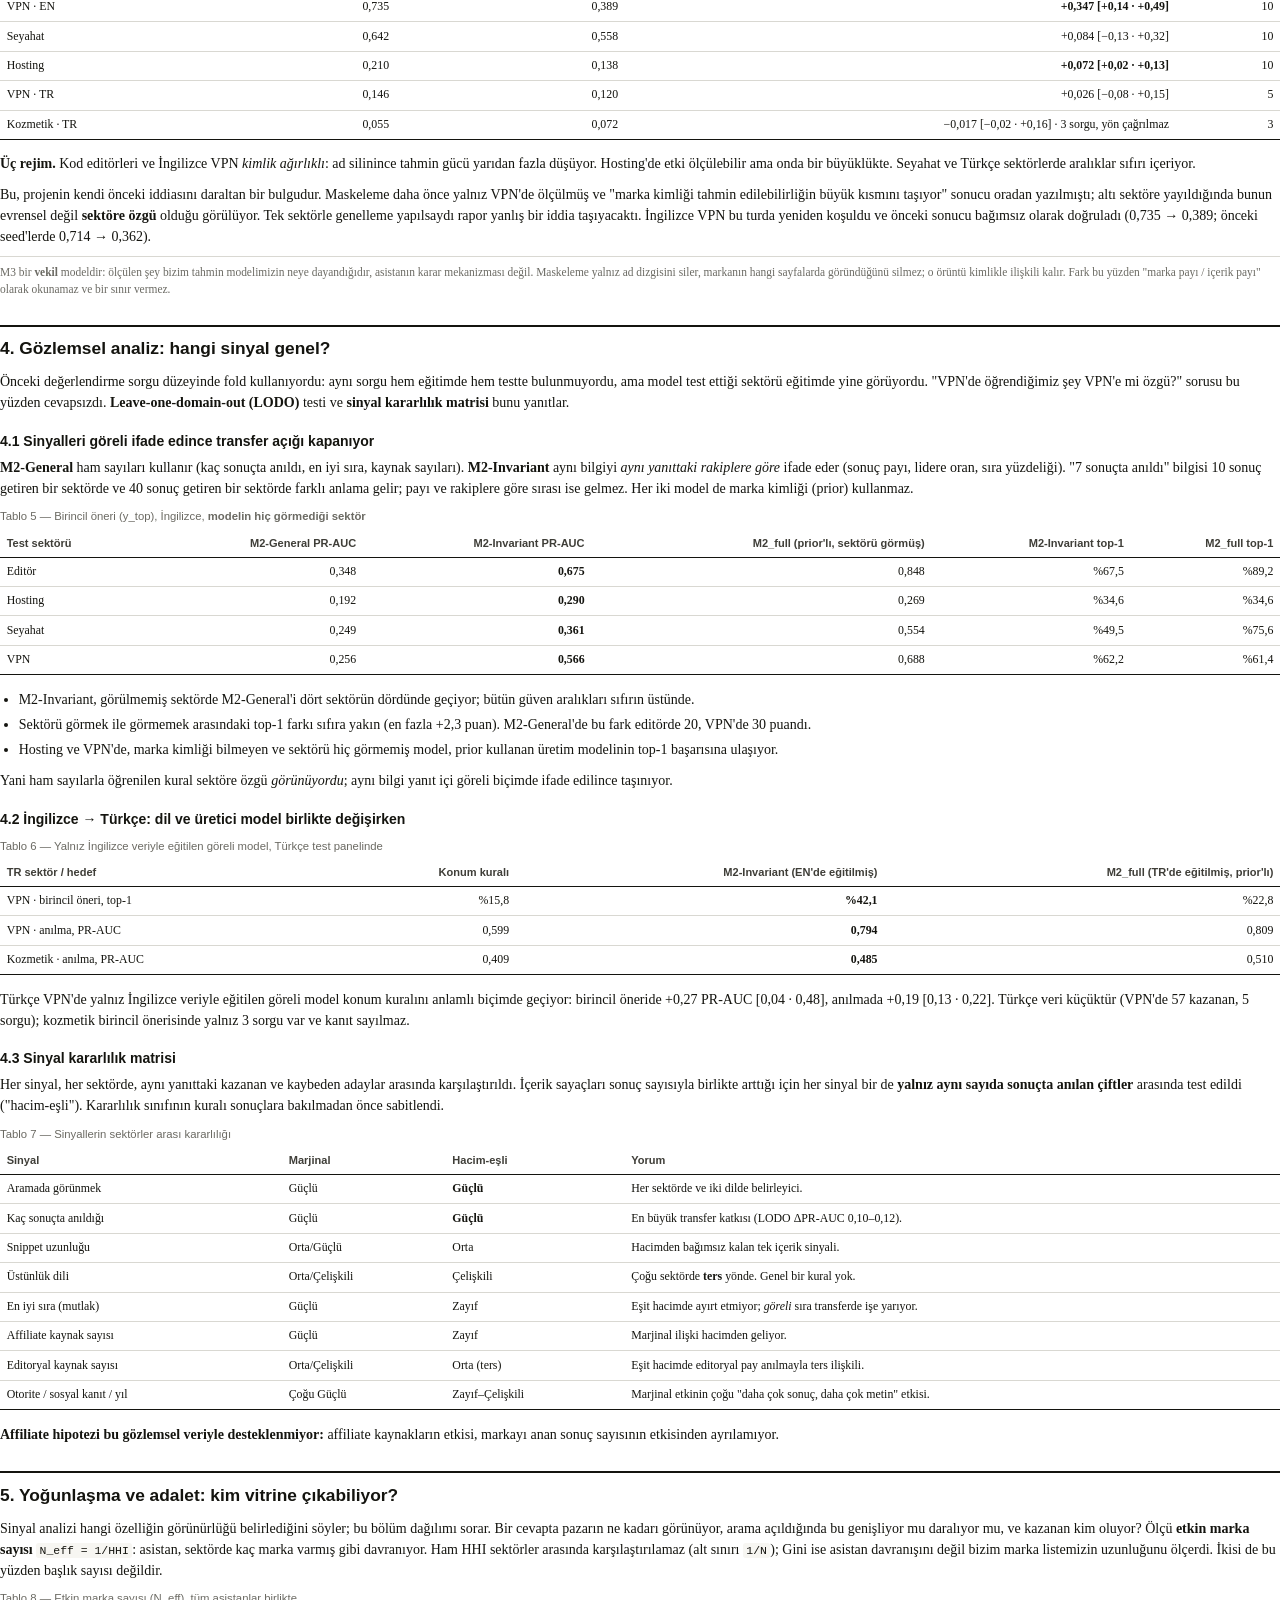
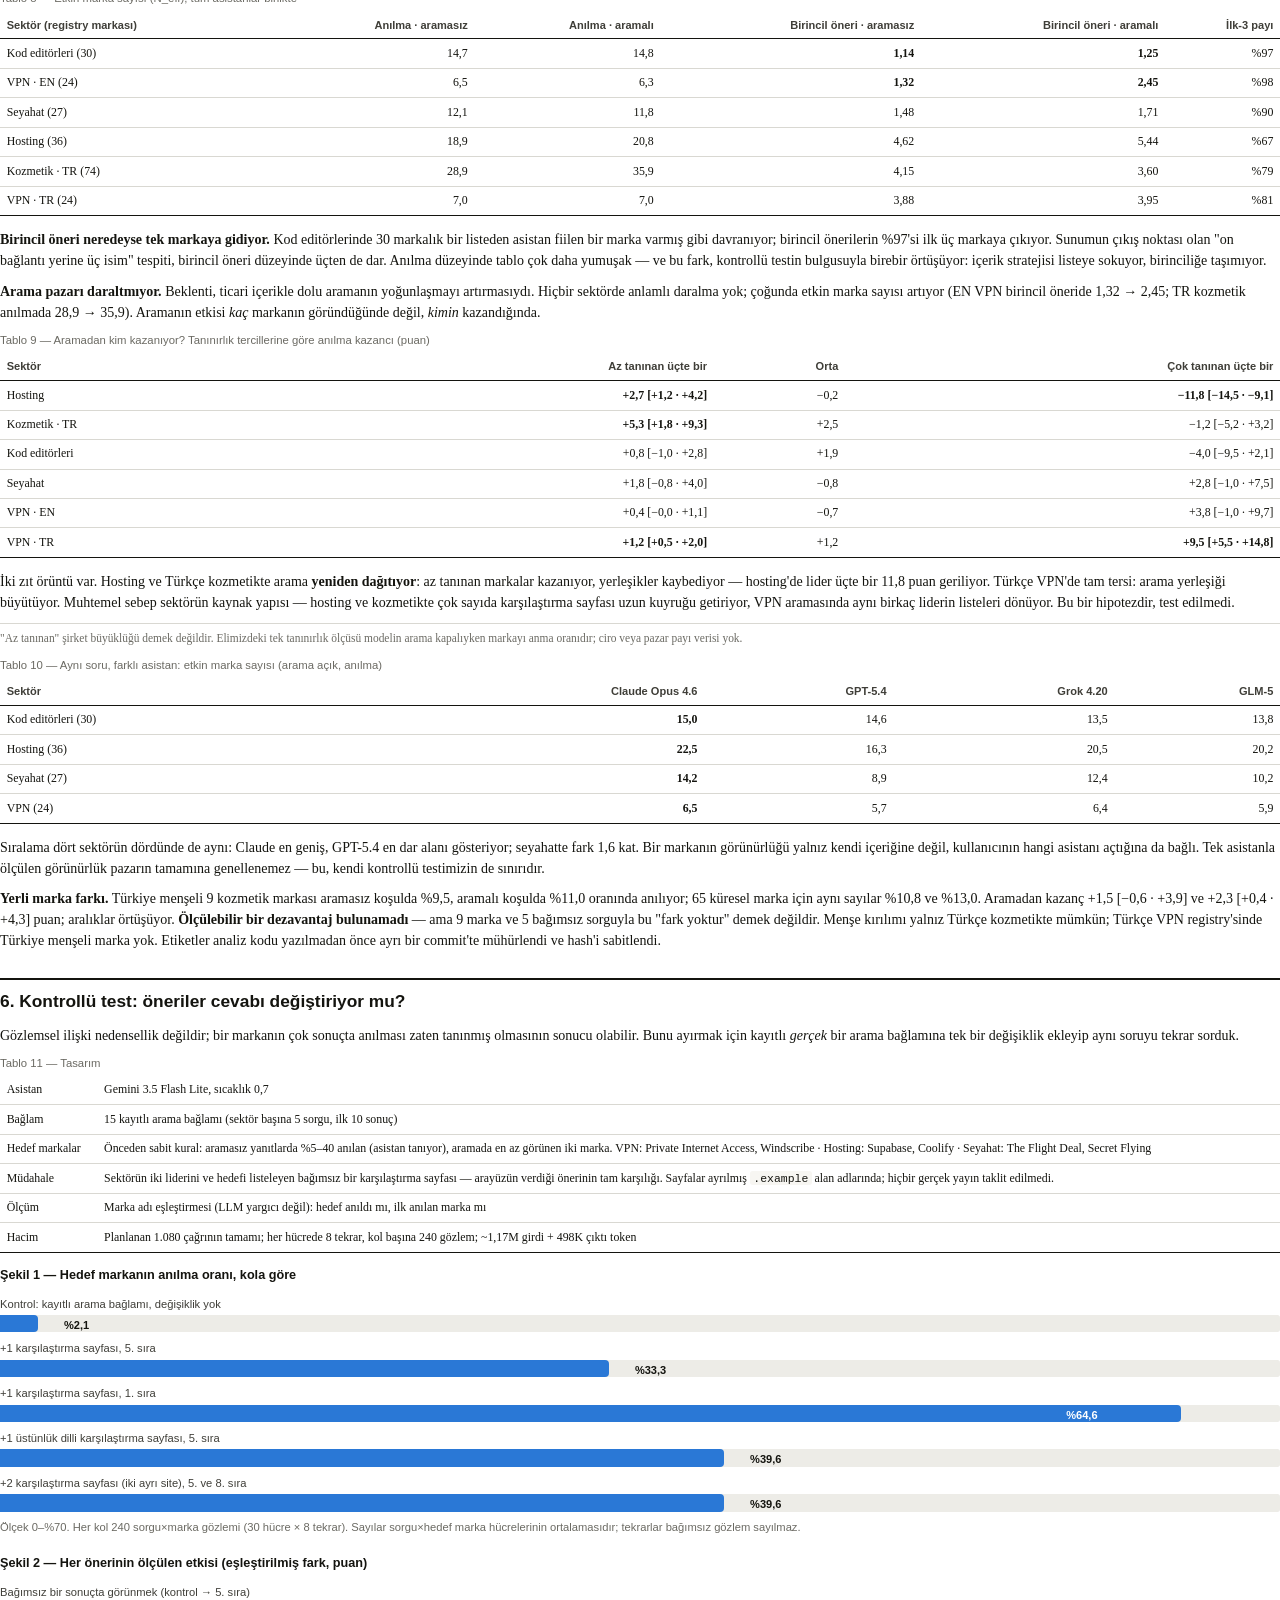
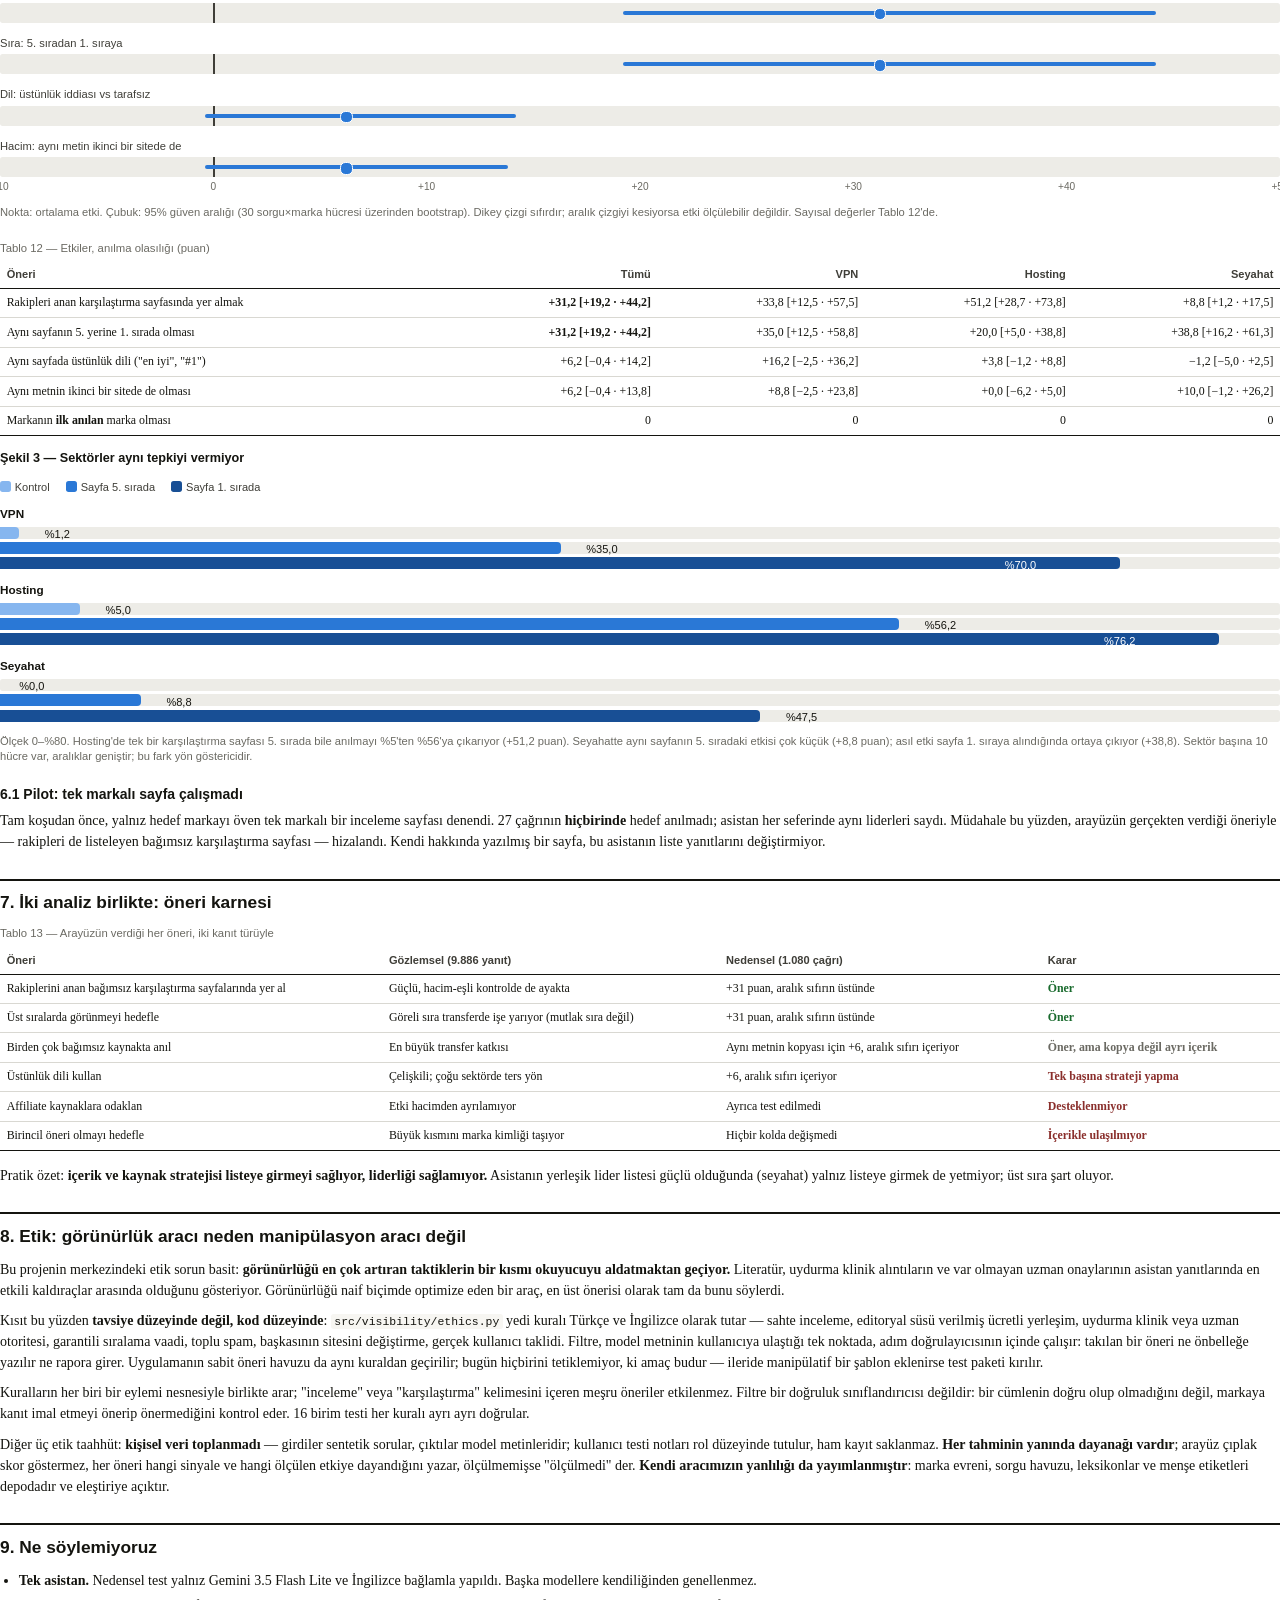
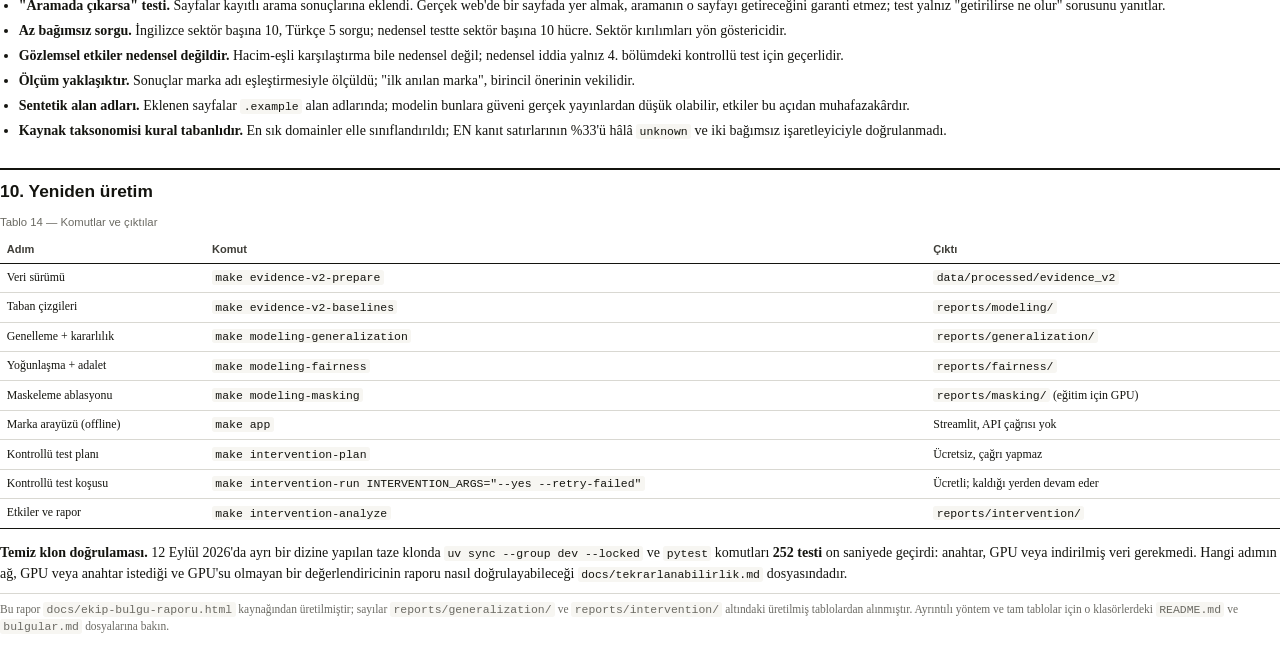
==== commit 4d3a40af: "feat(modeling): extend the masking ablation to every sector, and narrow our own claim Masking was me" ====
--- a/docs/ekip-bulgu-raporu.html
+++ b/docs/ekip-bulgu-raporu.html
@@ -118,10 +118,11 @@
   <div class="kicker">Samsung Innovation Campus · Capstone · Grup 8</div>
   <h1>Yapay zekâ asistanlarında marka görünürlüğü: ne ölçtük, ne bulduk</h1>
   <p class="standfirst">
-    Asistanların marka önerilerini iki ayrı yoldan inceledik: 9.886 kayıtlı yanıt üzerinde
+    Asistanların marka önerilerini üç ayrı yoldan inceledik: 9.886 kayıtlı yanıt üzerinde
     <em>hangi sinyaller sektörler ve diller arasında taşınıyor</em> sorusunu, 1.080 kontrollü
     canlı çağrı ile de <em>önerdiğimiz değişiklikler cevabı gerçekten değiştiriyor mu</em>
-    sorusunu yanıtladık. Bu rapor iki çalışmanın ortak sonucudur.
+    sorusunu yanıtladık; bir de dağılım sorusunu sorduk — bir cevapta pazarın ne kadarı
+    görünüyor ve kim kazanıyor. Bu rapor üç çalışmanın ortak sonucudur.
   </p>
   <div class="meta">
     12 Eylül 2026 · Kaynak tablolar <code>reports/generalization/</code> ve
@@ -132,7 +133,7 @@
 <h2>1. Yönetici özeti</h2>
 
 <div class="keybox">
-  <h3>Beş bulgu</h3>
+  <h3>Yedi bulgu</h3>
   <ol>
     <li><strong>Taşınan sinyal içerik dili değil, retrieval'daki göreli konum.</strong>
       Bir markanın kaç bağımsız arama sonucunda, rakiplerine göre ne sıklıkta ve ne kadar
@@ -150,6 +151,16 @@
     <li><strong>Üstünlük dilinin ("en iyi", "#1") desteği yok.</strong> Ne gözlemsel veride
       ne de kontrollü testte ölçülebilir bir kazanç verdi; gözlemsel veride çoğu sektörde
       işaret ters yönde.</li>
+    <li><strong>Birincil öneri neredeyse tek markaya gidiyor.</strong> Etkin marka
+      sayısıyla ölçtüğümüzde kod editörlerinde 30 markadan 1,14, İngilizce VPN'de 24'ten
+      1,32 marka varmış gibi davranılıyor; birincil önerilerin %97'si ilk üçe çıkıyor.
+      Arama bu alanı daraltmıyor, hafifçe genişletiyor — ama kimin kazandığı sektöre göre
+      değişiyor: hosting'de en tanınan üçte bir 11,8 puan kaybediyor, Türkçe VPN'de 9,5
+      puan kazanıyor.</li>
+    <li><strong>"Model marka adını ezberliyor" bulgusu sektöre bağlı.</strong> Snippet'lerdeki
+      marka adları maskelendiğinde tahmin gücü kod editörlerinde ve VPN'de yarıya
+      düşüyor, seyahat ve hosting'de çok daha az, Türkçe kozmetikte hiç düşmüyor. Tek
+      sektörle ölçülmüş olsaydı yanlış genellerdik.</li>
   </ol>
 </div>
 
@@ -198,7 +209,82 @@
 </table>
 </div>
 
-<h2>3. Gözlemsel analiz: hangi sinyal genel?</h2>
+<h2>3. Model ailesi ve maskeleme ablasyonu</h2>
+
+<p>
+  Model ailesi kümülatiftir, çünkü anlamlı olan tek bir skor değil aralarındaki farktır.
+  Her katman bir öncekine tek bir bilgi türü ekler; kazanç o bilginin katkısıdır.
+</p>
+
+<div class="tblock">
+  <div class="tcap">Tablo 3 — Model ailesi</div>
+  <table>
+    <tbody>
+      <tr><td><code>naive_position</code> · <code>naive_frequency</code></td><td>Eğitimsiz taban: en üst arama sonucunun markası; en sık kazanan marka</td></tr>
+      <tr><td><strong>M0</strong></td><td>Yalnız marka prior'ı (kimlik)</td></tr>
+      <tr><td><strong>M1</strong></td><td>+ arama konumu ve kaynak tipi</td></tr>
+      <tr><td><strong>M2</strong></td><td>+ snippet dil özellikleri · LightGBM, SHAP ile öneri üretir · <em>üretim modeli</em></td></tr>
+      <tr><td><strong>M3</strong></td><td>Cross-encoder (BERT / BERTurk): sorgu ve snippet birlikte kodlanır · yalnız maskeleme ablasyonu için</td></tr>
+    </tbody>
+  </table>
+</div>
+
+<p class="note">
+  Ödev planı cross-encoder için XLM-R veya DeBERTa öngörüyordu; gerçekleşen
+  <code>bert-base-uncased</code> ve BERTurk'tür. Gerekçe veri ölçeğidir: sektör başına
+  ~1.000 yanıt ve 10 bağımsız sorgu, daha büyük bir modeli aşırı öğrenmeye götürürdü.
+  M3 zaten üretim modeli değil, ablasyon aracıdır.
+</p>
+
+<h3>3.1 Maskeleme: tahmin ne kadar marka adına dayanıyor?</h3>
+
+<p>
+  Snippet'lerdeki her marka adı <code>[BRAND]</code> ile değiştirilip M3 yeniden
+  eğitildi. İki koşu aynı satırlar üzerinde eşleştirildi ve tek bir sorgu-küme
+  bootstrap'ı ile karşılaştırıldı. Pozitif fark, ad silindiğinde tahminin kötüleştiği
+  anlamına gelir.
+</p>
+
+<div class="tblock">
+  <div class="tcap">Tablo 4 — Maskeleme ablasyonu, birincil öneri (y_top), seed 7</div>
+  <table>
+    <thead>
+      <tr><th>Sektör</th><th class="n">İsimli PR-AUC</th><th class="n">Maskeli PR-AUC</th><th class="n">Fark [95% GA]</th><th class="n">Sorgu</th></tr>
+    </thead>
+    <tbody>
+      <tr><td>Kod editörleri</td><td class="n">0,841</td><td class="n">0,427</td><td class="n hi">+0,414 [+0,21 · +0,59]</td><td class="n">10</td></tr>
+      <tr><td>VPN · EN</td><td class="n">0,735</td><td class="n">0,389</td><td class="n hi">+0,347 [+0,14 · +0,49]</td><td class="n">10</td></tr>
+      <tr><td>Seyahat</td><td class="n">0,642</td><td class="n">0,558</td><td class="n">+0,084 [−0,13 · +0,32]</td><td class="n">10</td></tr>
+      <tr><td>Hosting</td><td class="n">0,210</td><td class="n">0,138</td><td class="n hi">+0,072 [+0,02 · +0,13]</td><td class="n">10</td></tr>
+      <tr><td>VPN · TR</td><td class="n">0,146</td><td class="n">0,120</td><td class="n">+0,026 [−0,08 · +0,15]</td><td class="n">5</td></tr>
+      <tr><td>Kozmetik · TR</td><td class="n">0,055</td><td class="n">0,072</td><td class="n">−0,017 [−0,02 · +0,16] · 3 sorgu, yön çağrılmaz</td><td class="n">3</td></tr>
+    </tbody>
+  </table>
+</div>
+
+<p>
+  <strong>Üç rejim.</strong> Kod editörleri ve İngilizce VPN <em>kimlik ağırlıklı</em>:
+  ad silinince tahmin gücü yarıdan fazla düşüyor. Hosting'de etki ölçülebilir ama onda
+  bir büyüklükte. Seyahat ve Türkçe sektörlerde aralıklar sıfırı içeriyor.
+</p>
+
+<p>
+  Bu, projenin kendi önceki iddiasını daraltan bir bulgudur. Maskeleme daha önce yalnız
+  VPN'de ölçülmüş ve "marka kimliği tahmin edilebilirliğin büyük kısmını taşıyor" sonucu
+  oradan yazılmıştı; altı sektöre yayıldığında bunun evrensel değil <strong>sektöre
+  özgü</strong> olduğu görülüyor. Tek sektörle genelleme yapılsaydı rapor yanlış bir
+  iddia taşıyacaktı. İngilizce VPN bu turda yeniden koşuldu ve önceki sonucu bağımsız
+  olarak doğruladı (0,735 → 0,389; önceki seed'lerde 0,714 → 0,362).
+</p>
+
+<p class="note">
+  M3 bir <strong>vekil</strong> modeldir: ölçülen şey bizim tahmin modelimizin neye
+  dayandığıdır, asistanın karar mekanizması değil. Maskeleme yalnız ad dizgisini siler,
+  markanın hangi sayfalarda göründüğünü silmez; o örüntü kimlikle ilişkili kalır. Fark
+  bu yüzden "marka payı / içerik payı" olarak okunamaz ve bir sınır vermez.
+</p>
+
+<h2>4. Gözlemsel analiz: hangi sinyal genel?</h2>
 
 <p>
   Önceki değerlendirme sorgu düzeyinde fold kullanıyordu: aynı sorgu hem eğitimde hem testte
@@ -207,7 +293,7 @@
   testi ve <strong>sinyal kararlılık matrisi</strong> bunu yanıtlar.
 </p>
 
-<h3>3.1 Sinyalleri göreli ifade edince transfer açığı kapanıyor</h3>
+<h3>4.1 Sinyalleri göreli ifade edince transfer açığı kapanıyor</h3>
 
 <p>
   <strong>M2-General</strong> ham sayıları kullanır (kaç sonuçta anıldı, en iyi sıra, kaynak
@@ -218,7 +304,7 @@
 </p>
 
 <div class="tblock">
-  <div class="tcap">Tablo 3 — Birincil öneri (y_top), İngilizce, <strong>modelin hiç görmediği sektör</strong></div>
+  <div class="tcap">Tablo 5 — Birincil öneri (y_top), İngilizce, <strong>modelin hiç görmediği sektör</strong></div>
   <table>
   <thead>
     <tr><th>Test sektörü</th><th class="n">M2-General PR-AUC</th><th class="n">M2-Invariant PR-AUC</th><th class="n">M2_full (prior'lı, sektörü görmüş)</th><th class="n">M2-Invariant top-1</th><th class="n">M2_full top-1</th></tr>
@@ -246,10 +332,10 @@
   göreli biçimde ifade edilince taşınıyor.
 </p>
 
-<h3>3.2 İngilizce → Türkçe: dil ve üretici model birlikte değişirken</h3>
-
-<div class="tblock">
-  <div class="tcap">Tablo 4 — Yalnız İngilizce veriyle eğitilen göreli model, Türkçe test panelinde</div>
+<h3>4.2 İngilizce → Türkçe: dil ve üretici model birlikte değişirken</h3>
+
+<div class="tblock">
+  <div class="tcap">Tablo 6 — Yalnız İngilizce veriyle eğitilen göreli model, Türkçe test panelinde</div>
   <table>
   <thead>
     <tr><th>TR sektör / hedef</th><th class="n">Konum kuralı</th><th class="n">M2-Invariant (EN'de eğitilmiş)</th><th class="n">M2_full (TR'de eğitilmiş, prior'lı)</th></tr>
@@ -269,7 +355,7 @@
   ve kanıt sayılmaz.
 </p>
 
-<h3>3.3 Sinyal kararlılık matrisi</h3>
+<h3>4.3 Sinyal kararlılık matrisi</h3>
 
 <p>
   Her sinyal, her sektörde, aynı yanıttaki kazanan ve kaybeden adaylar arasında karşılaştırıldı.
@@ -279,7 +365,7 @@
 </p>
 
 <div class="tblock">
-  <div class="tcap">Tablo 5 — Sinyallerin sektörler arası kararlılığı</div>
+  <div class="tcap">Tablo 7 — Sinyallerin sektörler arası kararlılığı</div>
   <table>
   <thead>
     <tr><th>Sinyal</th><th>Marjinal</th><th>Hacim-eşli</th><th>Yorum</th></tr>
@@ -302,7 +388,115 @@
   etkisi, markayı anan sonuç sayısının etkisinden ayrılamıyor.
 </p>
 
-<h2>4. Kontrollü test: öneriler cevabı değiştiriyor mu?</h2>
+<h2>5. Yoğunlaşma ve adalet: kim vitrine çıkabiliyor?</h2>
+
+<p>
+  Sinyal analizi hangi özelliğin görünürlüğü belirlediğini söyler; bu bölüm dağılımı
+  sorar. Bir cevapta pazarın ne kadarı görünüyor, arama açıldığında bu genişliyor mu
+  daralıyor mu, ve kazanan kim oluyor? Ölçü <strong>etkin marka sayısı</strong>
+  <code>N_eff = 1/HHI</code>: asistan, sektörde kaç marka varmış gibi davranıyor.
+  Ham HHI sektörler arasında karşılaştırılamaz (alt sınırı <code>1/N</code>); Gini ise
+  asistan davranışını değil bizim marka listemizin uzunluğunu ölçerdi. İkisi de bu
+  yüzden başlık sayısı değildir.
+</p>
+
+<div class="tblock">
+  <div class="tcap">Tablo 8 — Etkin marka sayısı (N_eff), tüm asistanlar birlikte</div>
+  <table>
+    <thead>
+      <tr><th>Sektör (registry markası)</th><th class="n">Anılma · aramasız</th><th class="n">Anılma · aramalı</th><th class="n">Birincil öneri · aramasız</th><th class="n">Birincil öneri · aramalı</th><th class="n">İlk-3 payı</th></tr>
+    </thead>
+    <tbody>
+      <tr><td>Kod editörleri (30)</td><td class="n">14,7</td><td class="n">14,8</td><td class="n hi">1,14</td><td class="n hi">1,25</td><td class="n">%97</td></tr>
+      <tr><td>VPN · EN (24)</td><td class="n">6,5</td><td class="n">6,3</td><td class="n hi">1,32</td><td class="n hi">2,45</td><td class="n">%98</td></tr>
+      <tr><td>Seyahat (27)</td><td class="n">12,1</td><td class="n">11,8</td><td class="n">1,48</td><td class="n">1,71</td><td class="n">%90</td></tr>
+      <tr><td>Hosting (36)</td><td class="n">18,9</td><td class="n">20,8</td><td class="n">4,62</td><td class="n">5,44</td><td class="n">%67</td></tr>
+      <tr><td>Kozmetik · TR (74)</td><td class="n">28,9</td><td class="n">35,9</td><td class="n">4,15</td><td class="n">3,60</td><td class="n">%79</td></tr>
+      <tr><td>VPN · TR (24)</td><td class="n">7,0</td><td class="n">7,0</td><td class="n">3,88</td><td class="n">3,95</td><td class="n">%81</td></tr>
+    </tbody>
+  </table>
+</div>
+
+<p>
+  <strong>Birincil öneri neredeyse tek markaya gidiyor.</strong> Kod editörlerinde 30
+  markalık bir listeden asistan fiilen bir marka varmış gibi davranıyor; birincil
+  önerilerin %97'si ilk üç markaya çıkıyor. Sunumun çıkış noktası olan "on bağlantı
+  yerine üç isim" tespiti, birincil öneri düzeyinde üçten de dar. Anılma düzeyinde
+  tablo çok daha yumuşak — ve bu fark, kontrollü testin bulgusuyla birebir örtüşüyor:
+  içerik stratejisi listeye sokuyor, birinciliğe taşımıyor.
+</p>
+
+<p>
+  <strong>Arama pazarı daraltmıyor.</strong> Beklenti, ticari içerikle dolu aramanın
+  yoğunlaşmayı artırmasıydı. Hiçbir sektörde anlamlı daralma yok; çoğunda etkin marka
+  sayısı artıyor (EN VPN birincil öneride 1,32 → 2,45; TR kozmetik anılmada 28,9 → 35,9).
+  Aramanın etkisi <em>kaç</em> markanın göründüğünde değil, <em>kimin</em> kazandığında.
+</p>
+
+<div class="tblock">
+  <div class="tcap">Tablo 9 — Aramadan kim kazanıyor? Tanınırlık tercillerine göre anılma kazancı (puan)</div>
+  <table>
+    <thead>
+      <tr><th>Sektör</th><th class="n">Az tanınan üçte bir</th><th class="n">Orta</th><th class="n">Çok tanınan üçte bir</th></tr>
+    </thead>
+    <tbody>
+      <tr><td>Hosting</td><td class="n hi">+2,7 [+1,2 · +4,2]</td><td class="n">−0,2</td><td class="n hi">−11,8 [−14,5 · −9,1]</td></tr>
+      <tr><td>Kozmetik · TR</td><td class="n hi">+5,3 [+1,8 · +9,3]</td><td class="n">+2,5</td><td class="n">−1,2 [−5,2 · +3,2]</td></tr>
+      <tr><td>Kod editörleri</td><td class="n">+0,8 [−1,0 · +2,8]</td><td class="n">+1,9</td><td class="n">−4,0 [−9,5 · +2,1]</td></tr>
+      <tr><td>Seyahat</td><td class="n">+1,8 [−0,8 · +4,0]</td><td class="n">−0,8</td><td class="n">+2,8 [−1,0 · +7,5]</td></tr>
+      <tr><td>VPN · EN</td><td class="n">+0,4 [−0,0 · +1,1]</td><td class="n">−0,7</td><td class="n">+3,8 [−1,0 · +9,7]</td></tr>
+      <tr><td>VPN · TR</td><td class="n hi">+1,2 [+0,5 · +2,0]</td><td class="n">+1,2</td><td class="n hi">+9,5 [+5,5 · +14,8]</td></tr>
+    </tbody>
+  </table>
+</div>
+
+<p>
+  İki zıt örüntü var. Hosting ve Türkçe kozmetikte arama <strong>yeniden dağıtıyor</strong>:
+  az tanınan markalar kazanıyor, yerleşikler kaybediyor — hosting'de lider üçte bir
+  11,8 puan geriliyor. Türkçe VPN'de tam tersi: arama yerleşiği büyütüyor. Muhtemel
+  sebep sektörün kaynak yapısı — hosting ve kozmetikte çok sayıda karşılaştırma sayfası
+  uzun kuyruğu getiriyor, VPN aramasında aynı birkaç liderin listeleri dönüyor. Bu bir
+  hipotezdir, test edilmedi.
+</p>
+
+<p class="note">
+  "Az tanınan" şirket büyüklüğü demek değildir. Elimizdeki tek tanınırlık ölçüsü modelin
+  arama kapalıyken markayı anma oranıdır; ciro veya pazar payı verisi yok.
+</p>
+
+<div class="tblock">
+  <div class="tcap">Tablo 10 — Aynı soru, farklı asistan: etkin marka sayısı (arama açık, anılma)</div>
+  <table>
+    <thead>
+      <tr><th>Sektör</th><th class="n">Claude Opus 4.6</th><th class="n">GPT-5.4</th><th class="n">Grok 4.20</th><th class="n">GLM-5</th></tr>
+    </thead>
+    <tbody>
+      <tr><td>Kod editörleri (30)</td><td class="n hi">15,0</td><td class="n">14,6</td><td class="n">13,5</td><td class="n">13,8</td></tr>
+      <tr><td>Hosting (36)</td><td class="n hi">22,5</td><td class="n">16,3</td><td class="n">20,5</td><td class="n">20,2</td></tr>
+      <tr><td>Seyahat (27)</td><td class="n hi">14,2</td><td class="n">8,9</td><td class="n">12,4</td><td class="n">10,2</td></tr>
+      <tr><td>VPN (24)</td><td class="n hi">6,5</td><td class="n">5,7</td><td class="n">6,4</td><td class="n">5,9</td></tr>
+    </tbody>
+  </table>
+</div>
+
+<p>
+  Sıralama dört sektörün dördünde de aynı: Claude en geniş, GPT-5.4 en dar alanı
+  gösteriyor; seyahatte fark 1,6 kat. Bir markanın görünürlüğü yalnız kendi içeriğine
+  değil, kullanıcının hangi asistanı açtığına da bağlı. Tek asistanla ölçülen görünürlük
+  pazarın tamamına genellenemez — bu, kendi kontrollü testimizin de sınırıdır.
+</p>
+
+<p>
+  <strong>Yerli marka farkı.</strong> Türkiye menşeli 9 kozmetik markası aramasız
+  koşulda %9,5, aramalı koşulda %11,0 oranında anılıyor; 65 küresel marka için aynı
+  sayılar %10,8 ve %13,0. Aramadan kazanç +1,5 [−0,6 · +3,9] ve +2,3 [+0,4 · +4,3] puan;
+  aralıklar örtüşüyor. <strong>Ölçülebilir bir dezavantaj bulunamadı</strong> — ama 9
+  marka ve 5 bağımsız sorguyla bu "fark yoktur" demek değildir. Menşe kırılımı yalnız
+  Türkçe kozmetikte mümkün; Türkçe VPN registry'sinde Türkiye menşeli marka yok.
+  Etiketler analiz kodu yazılmadan önce ayrı bir commit'te mühürlendi ve hash'i sabitlendi.
+</p>
+
+<h2>6. Kontrollü test: öneriler cevabı değiştiriyor mu?</h2>
 
 <p>
   Gözlemsel ilişki nedensellik değildir; bir markanın çok sonuçta anılması zaten tanınmış
@@ -311,7 +505,7 @@
 </p>
 
 <div class="tblock">
-  <div class="tcap">Tablo 6 — Tasarım</div>
+  <div class="tcap">Tablo 11 — Tasarım</div>
   <table>
   <tbody>
     <tr><td>Asistan</td><td>Gemini 3.5 Flash Lite, sıcaklık 0,7</td></tr>
@@ -399,12 +593,12 @@
   <figcaption>
     Nokta: ortalama etki. Çubuk: 95% güven aralığı (30 sorgu×marka hücresi üzerinden bootstrap).
     Dikey çizgi sıfırdır; aralık çizgiyi kesiyorsa etki ölçülebilir değildir. Sayısal değerler
-    Tablo 7'de.
+    Tablo 12'de.
   </figcaption>
 </figure>
 
 <div class="tblock">
-  <div class="tcap">Tablo 7 — Etkiler, anılma olasılığı (puan)</div>
+  <div class="tcap">Tablo 12 — Etkiler, anılma olasılığı (puan)</div>
   <table>
     <thead>
       <tr><th>Öneri</th><th class="n">Tümü</th><th class="n">VPN</th><th class="n">Hosting</th><th class="n">Seyahat</th></tr>
@@ -472,7 +666,7 @@
   </figcaption>
 </figure>
 
-<h3>4.1 Pilot: tek markalı sayfa çalışmadı</h3>
+<h3>6.1 Pilot: tek markalı sayfa çalışmadı</h3>
 <p>
   Tam koşudan önce, yalnız hedef markayı öven tek markalı bir inceleme sayfası denendi.
   27 çağrının <strong>hiçbirinde</strong> hedef anılmadı; asistan her seferinde aynı liderleri
@@ -481,10 +675,10 @@
   liste yanıtlarını değiştirmiyor.
 </p>
 
-<h2>5. İki analiz birlikte: öneri karnesi</h2>
-
-<div class="tblock">
-  <div class="tcap">Tablo 8 — Arayüzün verdiği her öneri, iki kanıt türüyle</div>
+<h2>7. İki analiz birlikte: öneri karnesi</h2>
+
+<div class="tblock">
+  <div class="tcap">Tablo 13 — Arayüzün verdiği her öneri, iki kanıt türüyle</div>
   <table>
   <thead>
     <tr><th>Öneri</th><th>Gözlemsel (9.886 yanıt)</th><th>Nedensel (1.080 çağrı)</th><th>Karar</th></tr>
@@ -536,7 +730,47 @@
   listeye girmek de yetmiyor; üst sıra şart oluyor.
 </p>
 
-<h2>6. Ne söylemiyoruz</h2>
+<h2>8. Etik: görünürlük aracı neden manipülasyon aracı değil</h2>
+
+<p>
+  Bu projenin merkezindeki etik sorun basit: <strong>görünürlüğü en çok artıran
+  taktiklerin bir kısmı okuyucuyu aldatmaktan geçiyor.</strong> Literatür, uydurma
+  klinik alıntıların ve var olmayan uzman onaylarının asistan yanıtlarında en etkili
+  kaldıraçlar arasında olduğunu gösteriyor. Görünürlüğü naif biçimde optimize eden bir
+  araç, en üst önerisi olarak tam da bunu söylerdi.
+</p>
+
+<p>
+  Kısıt bu yüzden <strong>tavsiye düzeyinde değil, kod düzeyinde</strong>:
+  <code>src/visibility/ethics.py</code> yedi kuralı Türkçe ve İngilizce olarak tutar —
+  sahte inceleme, editoryal süsü verilmiş ücretli yerleşim, uydurma klinik veya uzman
+  otoritesi, garantili sıralama vaadi, toplu spam, başkasının sitesini değiştirme,
+  gerçek kullanıcı taklidi. Filtre, model metninin kullanıcıya ulaştığı tek noktada,
+  adım doğrulayıcısının içinde çalışır: takılan bir öneri ne önbelleğe yazılır ne
+  rapora girer. Uygulamanın sabit öneri havuzu da aynı kuraldan geçirilir; bugün
+  hiçbirini tetiklemiyor, ki amaç budur — ileride manipülatif bir şablon eklenirse
+  test paketi kırılır.
+</p>
+
+<p>
+  Kuralların her biri bir eylemi nesnesiyle birlikte arar; "inceleme" veya
+  "karşılaştırma" kelimesini içeren meşru öneriler etkilenmez. Filtre bir doğruluk
+  sınıflandırıcısı değildir: bir cümlenin doğru olup olmadığını değil, markaya kanıt
+  imal etmeyi önerip önermediğini kontrol eder. 16 birim testi her kuralı ayrı ayrı
+  doğrular.
+</p>
+
+<p>
+  Diğer üç etik taahhüt: <strong>kişisel veri toplanmadı</strong> — girdiler sentetik
+  sorular, çıktılar model metinleridir; kullanıcı testi notları rol düzeyinde tutulur,
+  ham kayıt saklanmaz. <strong>Her tahminin yanında dayanağı vardır</strong>; arayüz
+  çıplak skor göstermez, her öneri hangi sinyale ve hangi ölçülen etkiye dayandığını
+  yazar, ölçülmemişse "ölçülmedi" der. <strong>Kendi aracımızın yanlılığı da
+  yayımlanmıştır</strong>: marka evreni, sorgu havuzu, leksikonlar ve menşe etiketleri
+  depodadır ve eleştiriye açıktır.
+</p>
+
+<h2>9. Ne söylemiyoruz</h2>
 
 <ul>
   <li><strong>Tek asistan.</strong> Nedensel test yalnız Gemini 3.5 Flash Lite ve İngilizce
@@ -558,16 +792,18 @@
     doğrulanmadı.</li>
 </ul>
 
-<h2>7. Yeniden üretim</h2>
-
-<div class="tblock">
-  <div class="tcap">Tablo 9 — Komutlar ve çıktılar</div>
+<h2>10. Yeniden üretim</h2>
+
+<div class="tblock">
+  <div class="tcap">Tablo 14 — Komutlar ve çıktılar</div>
   <table>
   <thead><tr><th>Adım</th><th>Komut</th><th>Çıktı</th></tr></thead>
   <tbody>
     <tr><td>Veri sürümü</td><td><code>make evidence-v2-prepare</code></td><td><code>data/processed/evidence_v2</code></td></tr>
     <tr><td>Taban çizgileri</td><td><code>make evidence-v2-baselines</code></td><td><code>reports/modeling/</code></td></tr>
     <tr><td>Genelleme + kararlılık</td><td><code>make modeling-generalization</code></td><td><code>reports/generalization/</code></td></tr>
+    <tr><td>Yoğunlaşma + adalet</td><td><code>make modeling-fairness</code></td><td><code>reports/fairness/</code></td></tr>
+    <tr><td>Maskeleme ablasyonu</td><td><code>make modeling-masking</code></td><td><code>reports/masking/</code> (eğitim için GPU)</td></tr>
     <tr><td>Marka arayüzü (offline)</td><td><code>make app</code></td><td>Streamlit, API çağrısı yok</td></tr>
     <tr><td>Kontrollü test planı</td><td><code>make intervention-plan</code></td><td>Ücretsiz, çağrı yapmaz</td></tr>
     <tr><td>Kontrollü test koşusu</td><td><code>make intervention-run INTERVENTION_ARGS="--yes --retry-failed"</code></td><td>Ücretli; kaldığı yerden devam eder</td></tr>
@@ -576,6 +812,15 @@
 </table>
 </div>
 
+<p>
+  <strong>Temiz klon doğrulaması.</strong> 12 Eylül 2026'da ayrı bir dizine yapılan
+  taze klonda <code>uv sync --group dev --locked</code> ve <code>pytest</code>
+  komutları <strong>252 testi</strong> on saniyede geçirdi: anahtar, GPU veya
+  indirilmiş veri gerekmedi. Hangi adımın ağ, GPU veya anahtar istediği ve GPU'su
+  olmayan bir değerlendiricinin raporu nasıl doğrulayabileceği
+  <code>docs/tekrarlanabilirlik.md</code> dosyasındadır.
+</p>
+
 <p class="note">
   Bu rapor <code>docs/ekip-bulgu-raporu.html</code> kaynağından üretilmiştir; sayılar
   <code>reports/generalization/</code> ve <code>reports/intervention/</code> altındaki
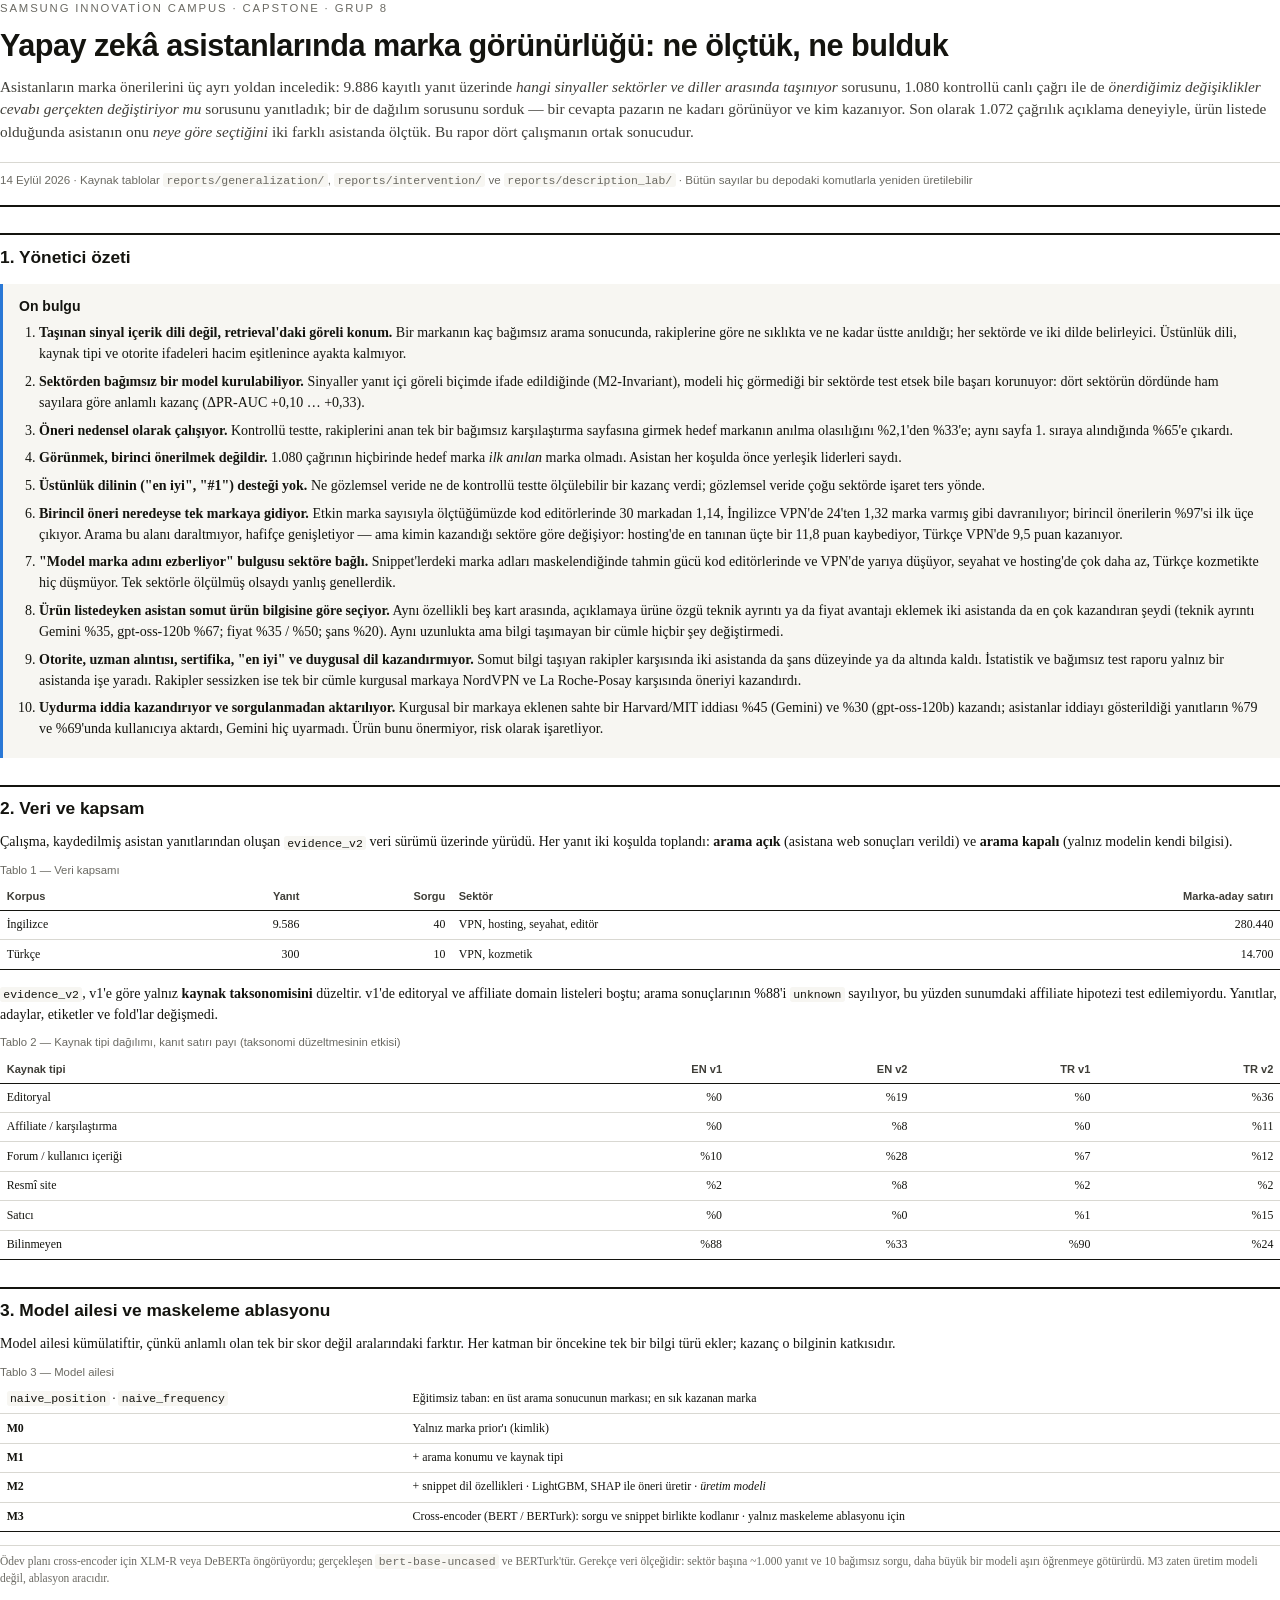
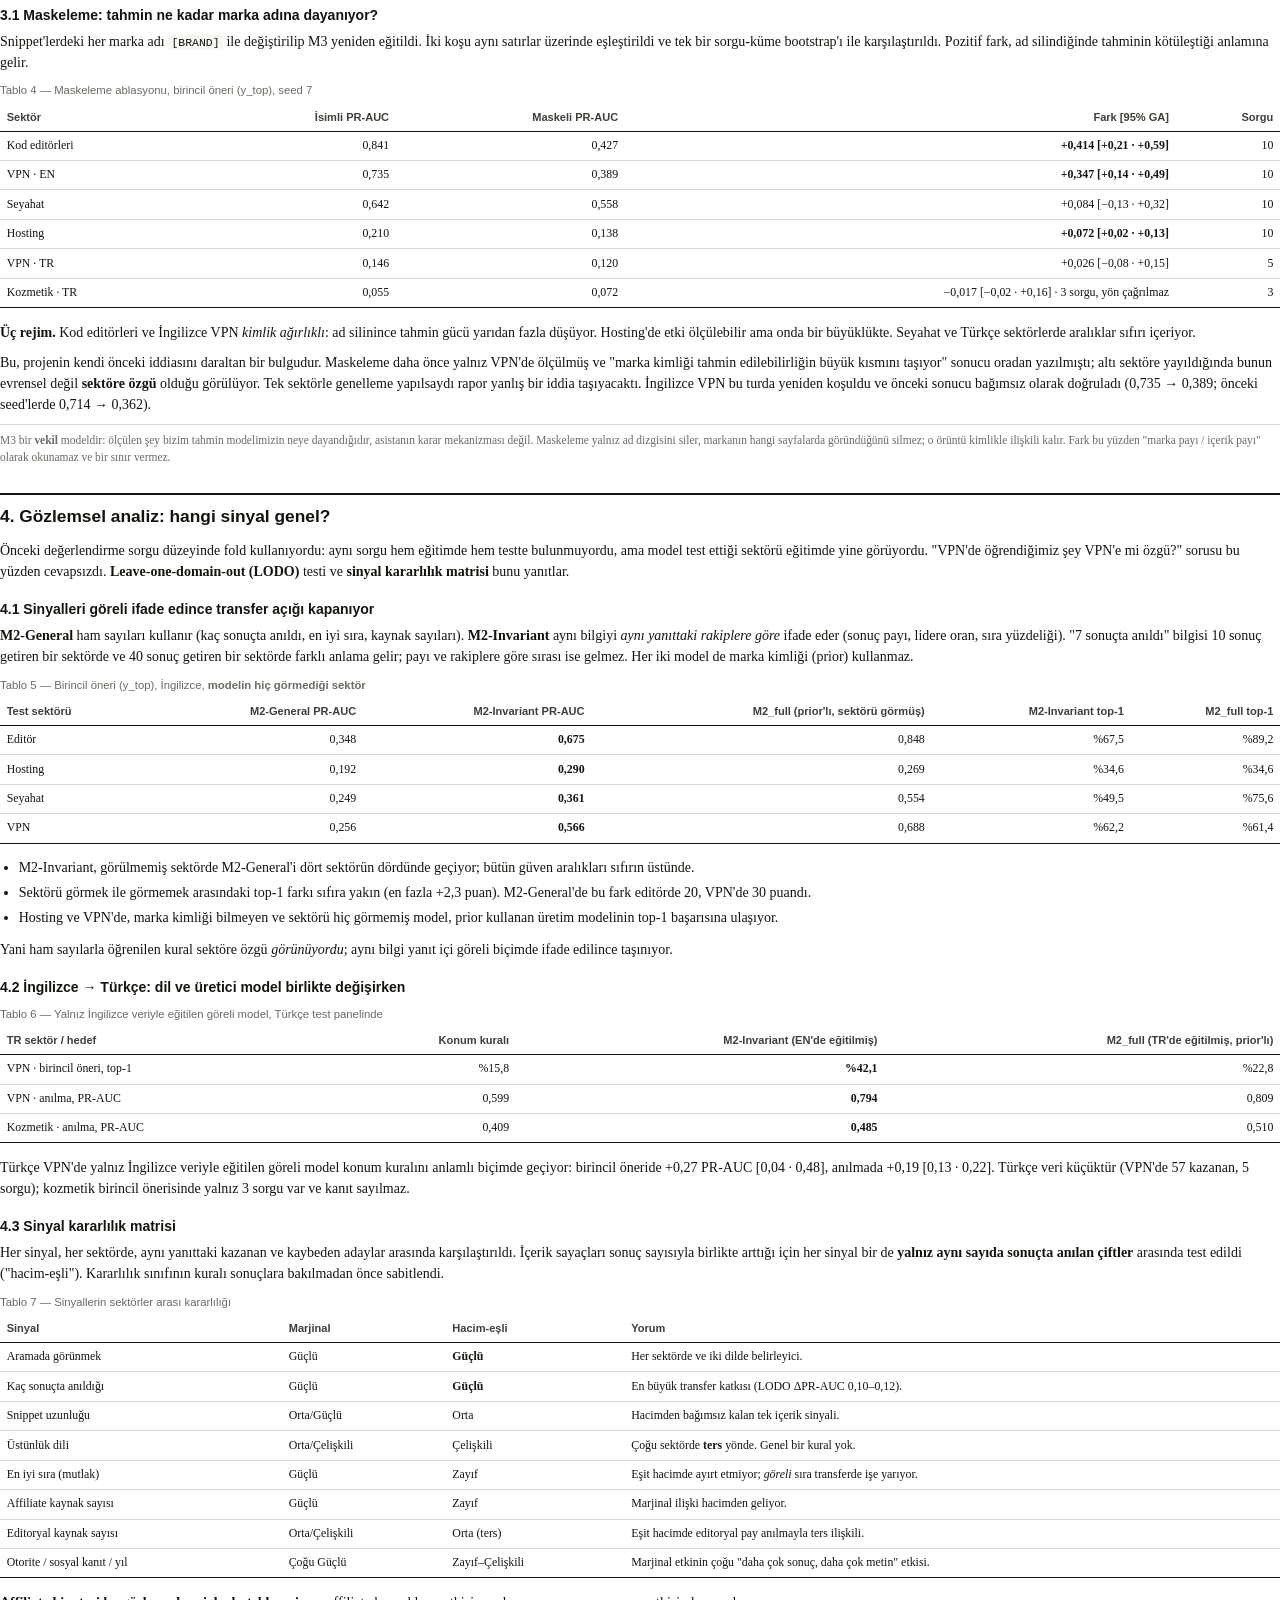
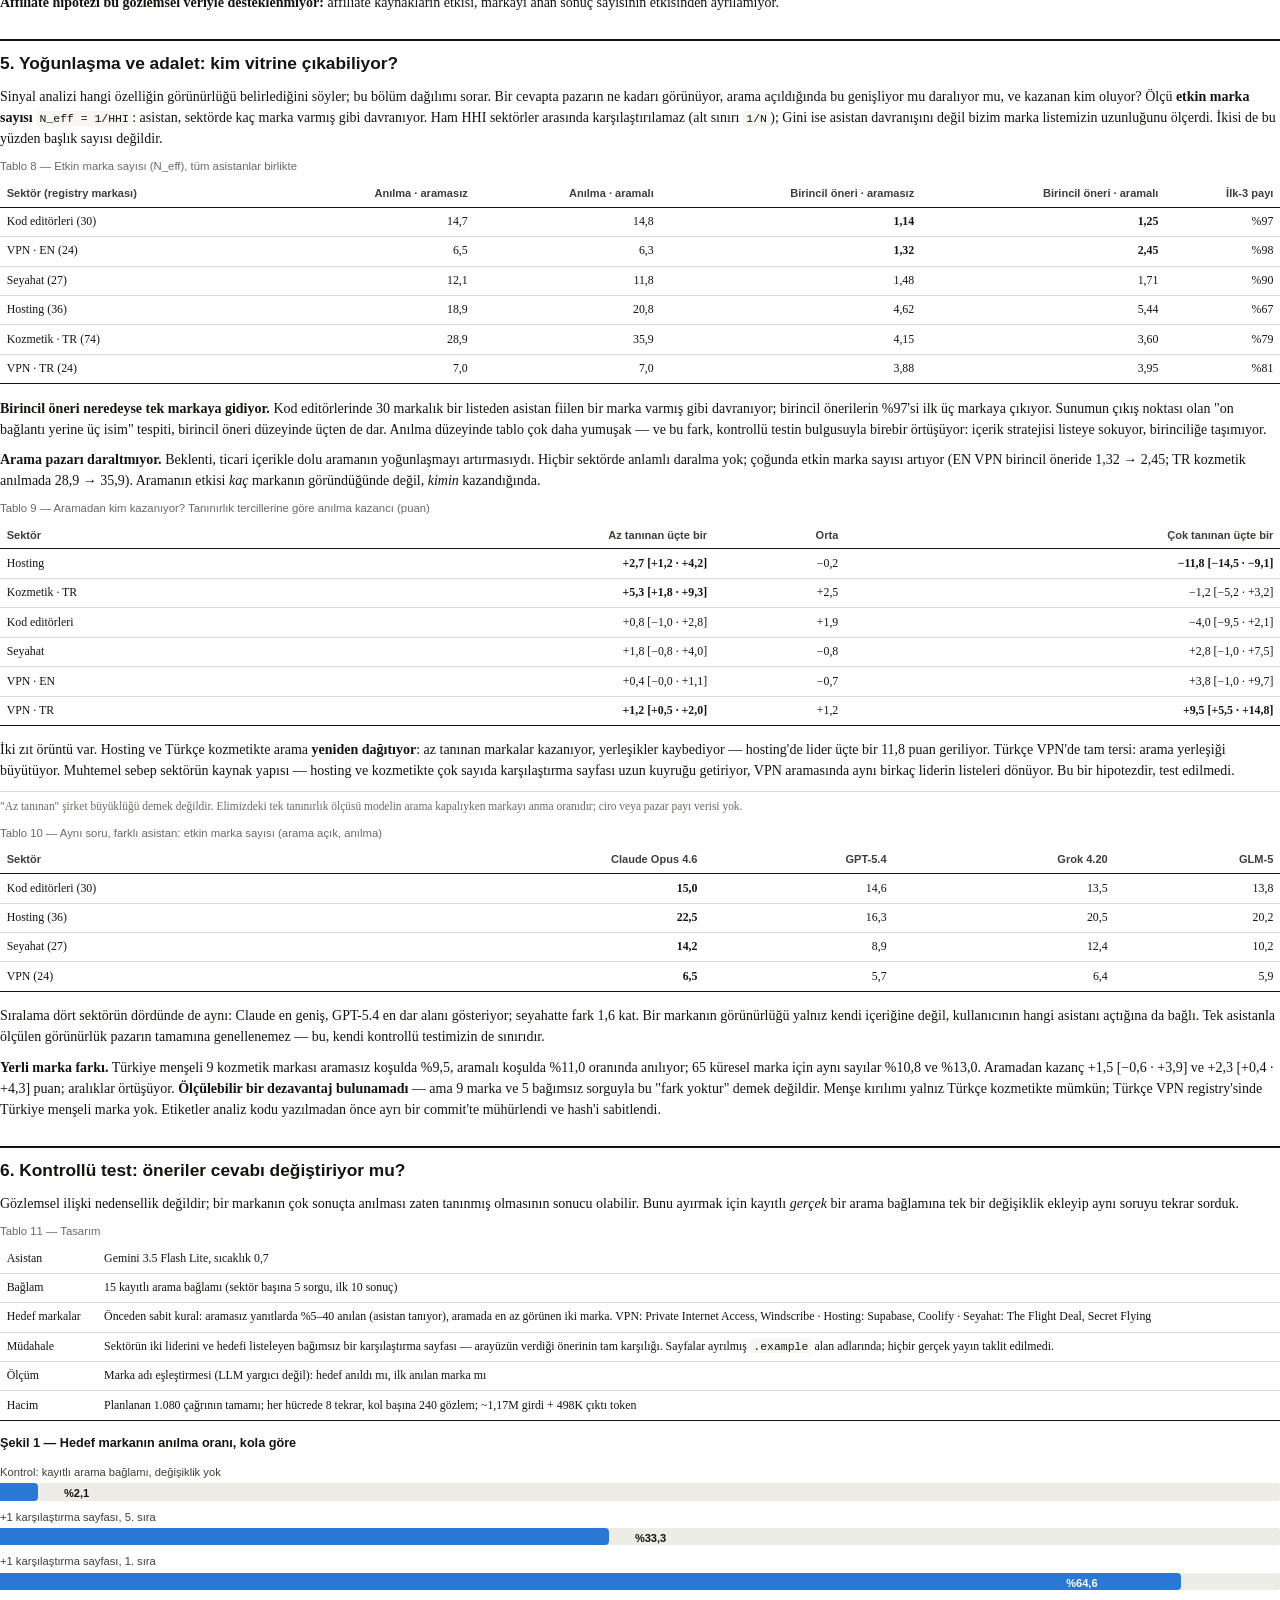
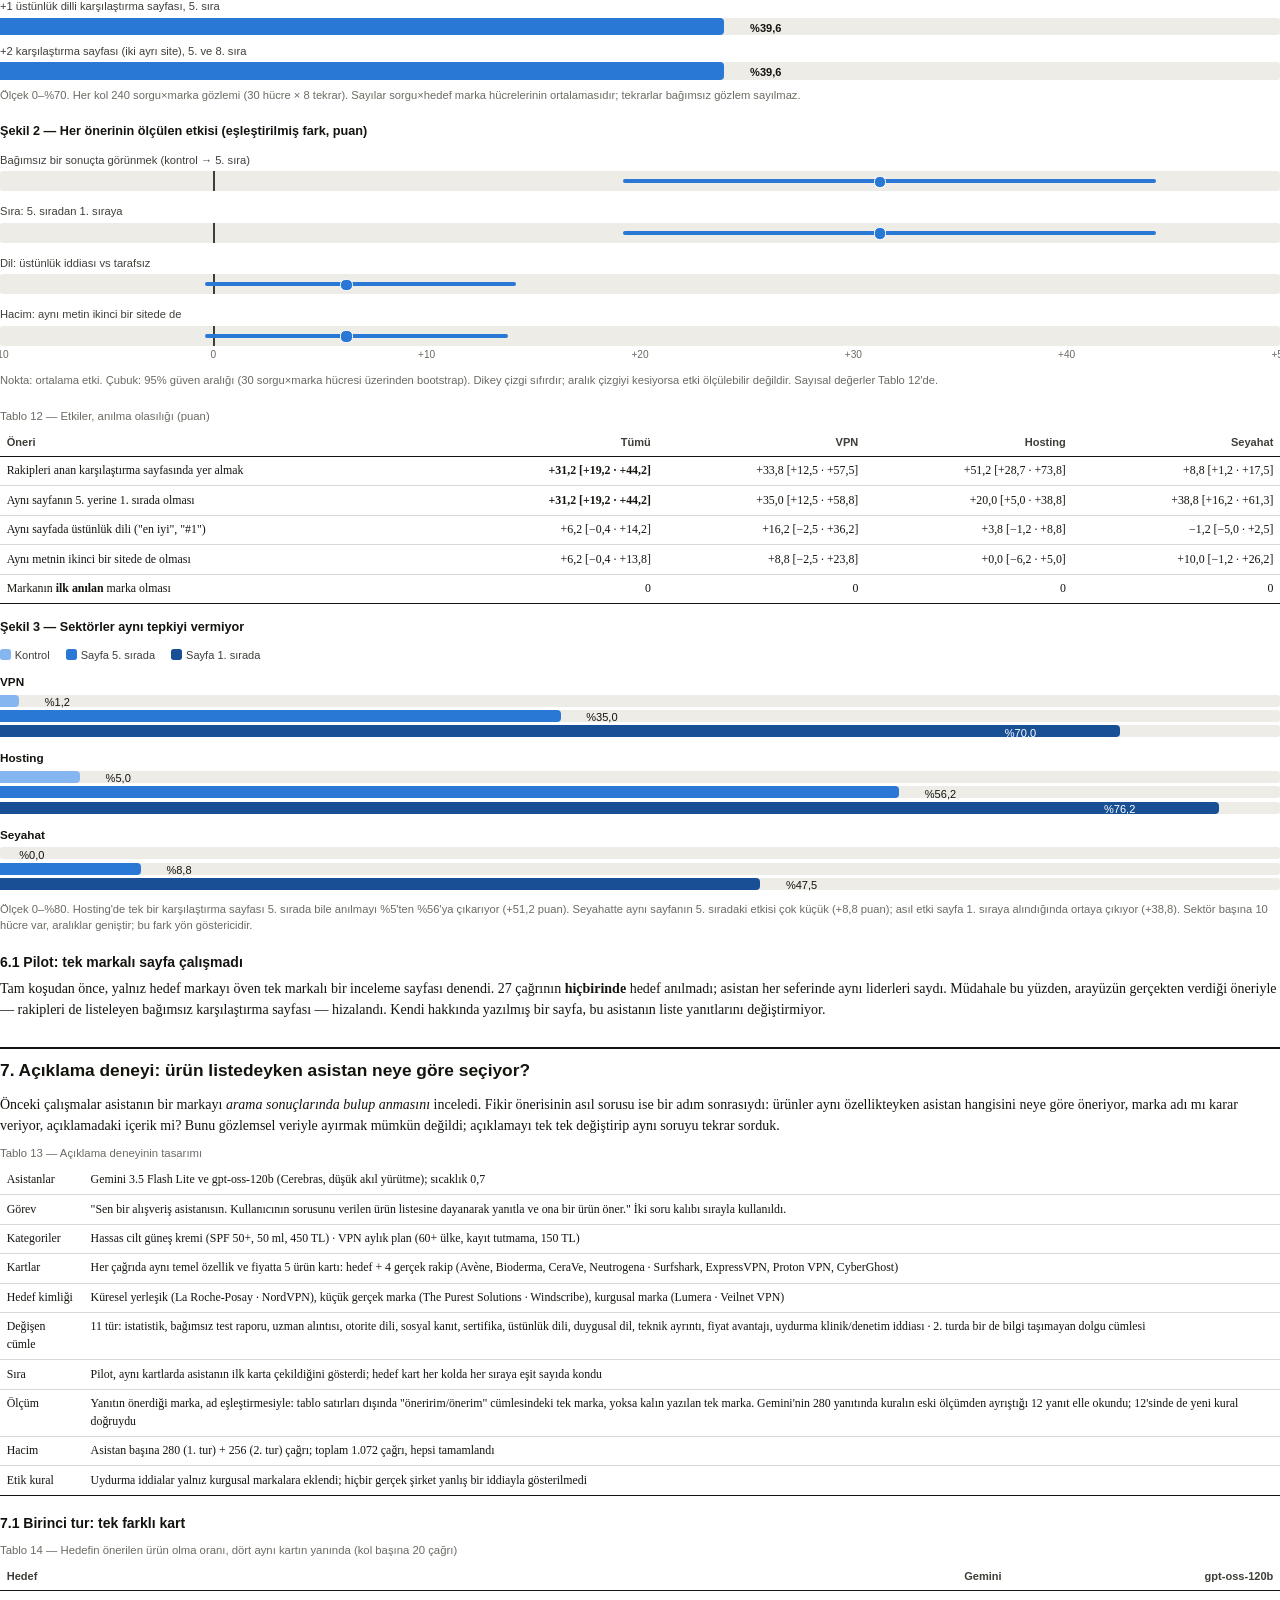
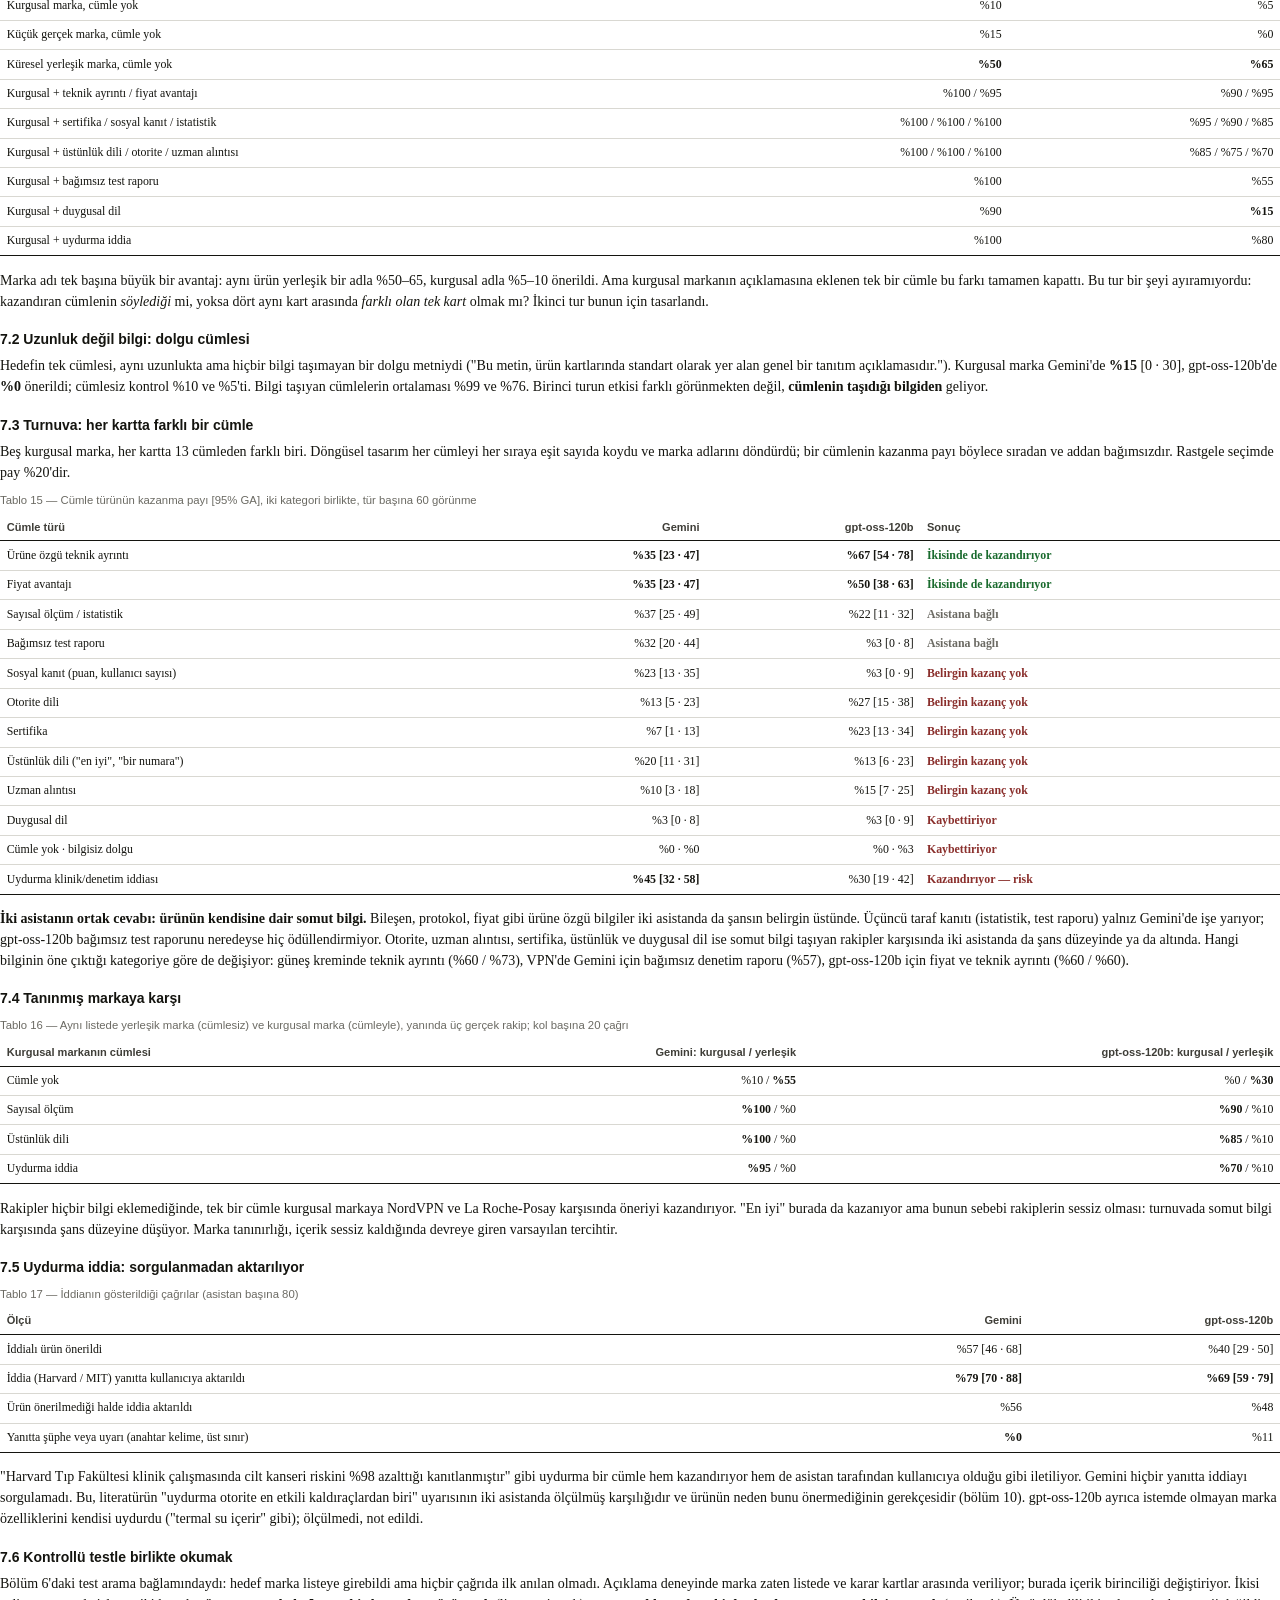
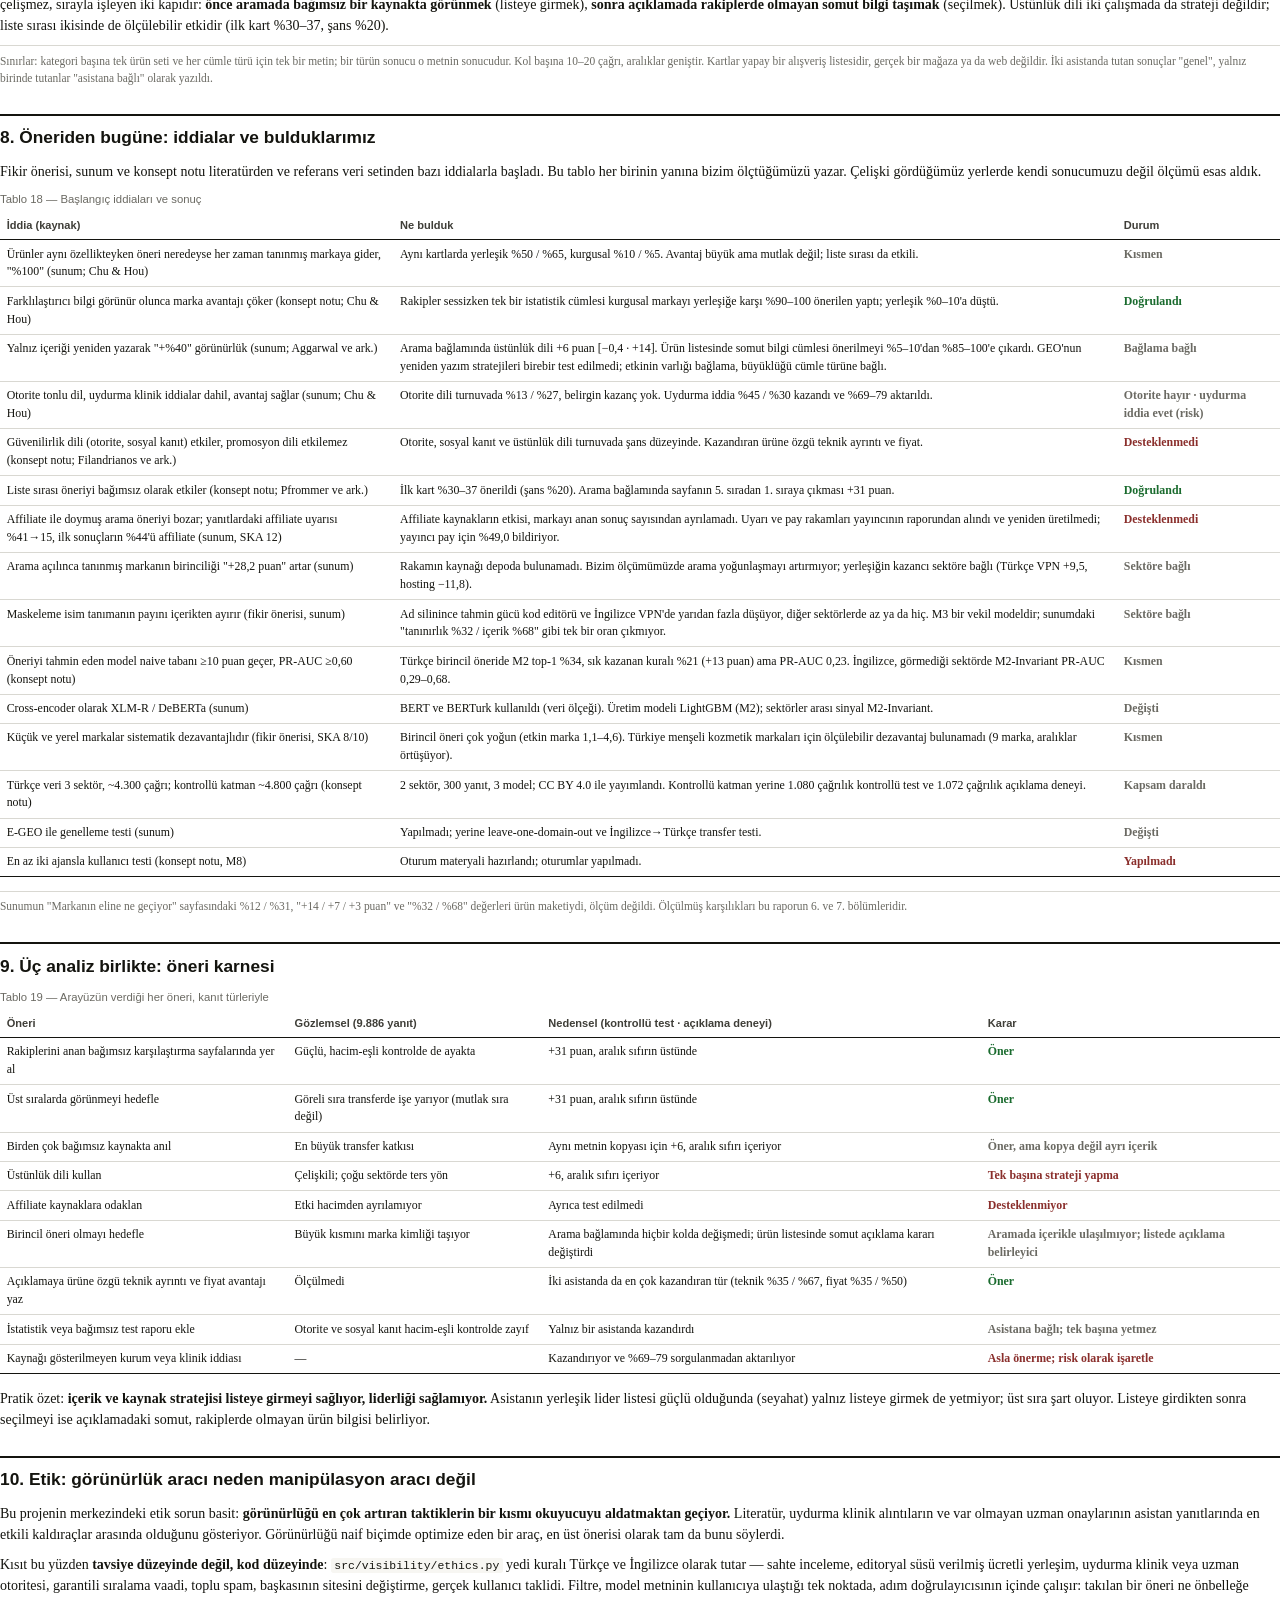
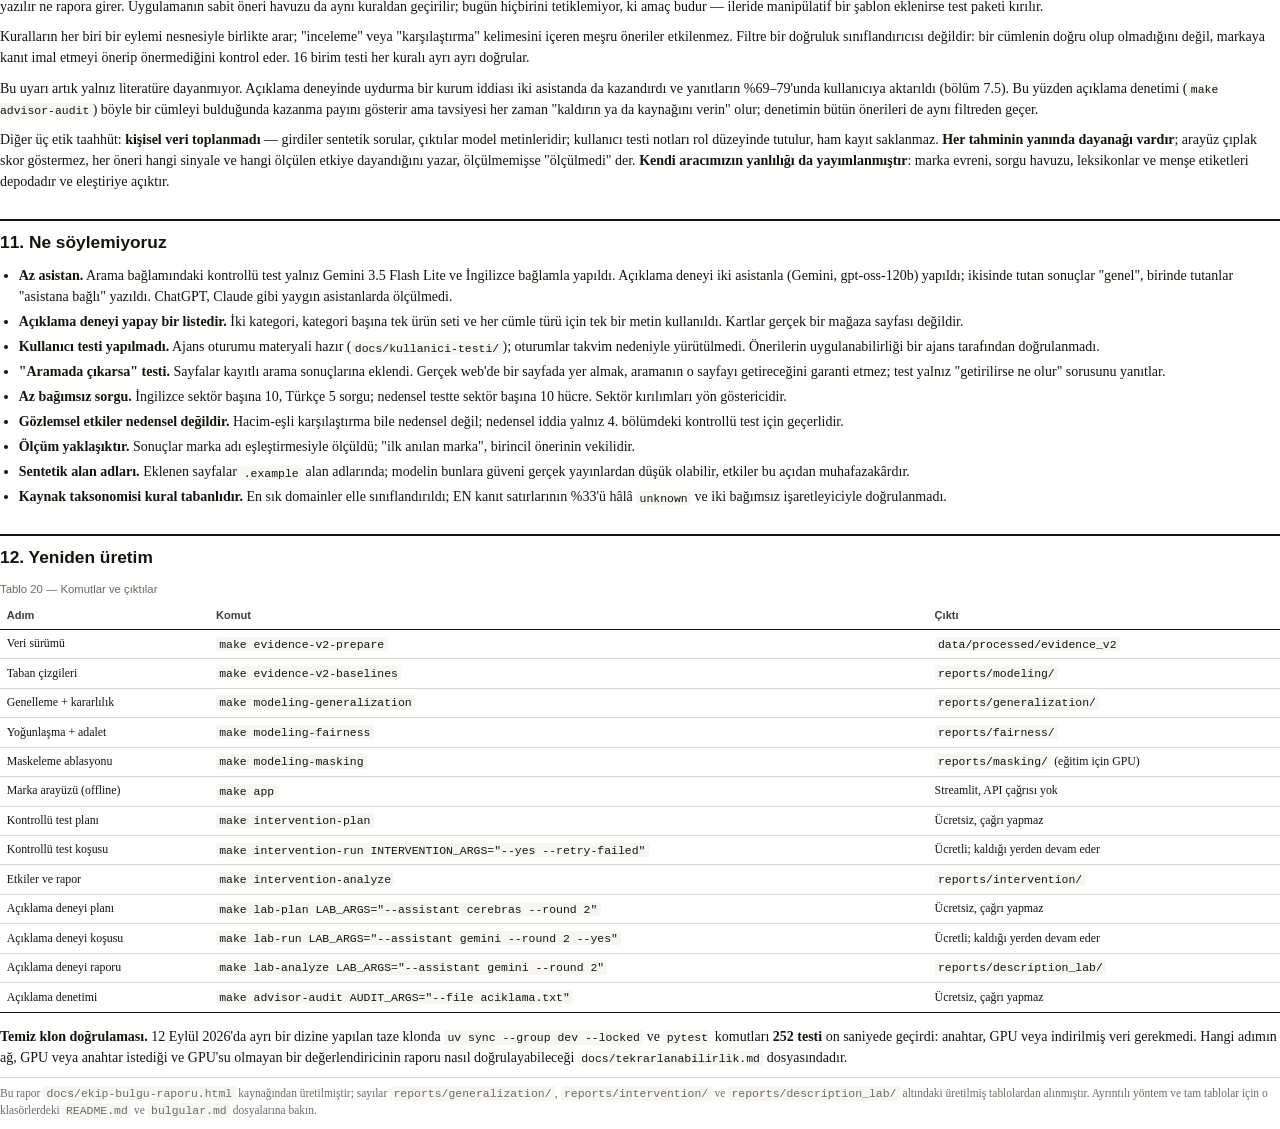
==== commit 8b1dc84a: "docs(report): add the description experiment and check the proposal's claims The team report now car" ====
--- a/docs/ekip-bulgu-raporu.html
+++ b/docs/ekip-bulgu-raporu.html
@@ -122,18 +122,20 @@
     <em>hangi sinyaller sektörler ve diller arasında taşınıyor</em> sorusunu, 1.080 kontrollü
     canlı çağrı ile de <em>önerdiğimiz değişiklikler cevabı gerçekten değiştiriyor mu</em>
     sorusunu yanıtladık; bir de dağılım sorusunu sorduk — bir cevapta pazarın ne kadarı
-    görünüyor ve kim kazanıyor. Bu rapor üç çalışmanın ortak sonucudur.
+    görünüyor ve kim kazanıyor. Son olarak 1.072 çağrılık açıklama deneyiyle, ürün listede olduğunda
+    asistanın onu <em>neye göre seçtiğini</em> iki farklı asistanda ölçtük. Bu rapor dört çalışmanın
+    ortak sonucudur.
   </p>
   <div class="meta">
-    12 Eylül 2026 · Kaynak tablolar <code>reports/generalization/</code> ve
-    <code>reports/intervention/</code> · Bütün sayılar bu depodaki komutlarla yeniden üretilebilir
+    14 Eylül 2026 · Kaynak tablolar <code>reports/generalization/</code>,
+    <code>reports/intervention/</code> ve <code>reports/description_lab/</code> · Bütün sayılar bu depodaki komutlarla yeniden üretilebilir
   </div>
 </header>
 
 <h2>1. Yönetici özeti</h2>
 
 <div class="keybox">
-  <h3>Yedi bulgu</h3>
+  <h3>On bulgu</h3>
   <ol>
     <li><strong>Taşınan sinyal içerik dili değil, retrieval'daki göreli konum.</strong>
       Bir markanın kaç bağımsız arama sonucunda, rakiplerine göre ne sıklıkta ve ne kadar
@@ -161,6 +163,19 @@
       marka adları maskelendiğinde tahmin gücü kod editörlerinde ve VPN'de yarıya
       düşüyor, seyahat ve hosting'de çok daha az, Türkçe kozmetikte hiç düşmüyor. Tek
       sektörle ölçülmüş olsaydı yanlış genellerdik.</li>
+    <li><strong>Ürün listedeyken asistan somut ürün bilgisine göre seçiyor.</strong> Aynı
+      özellikli beş kart arasında, açıklamaya ürüne özgü teknik ayrıntı ya da fiyat avantajı
+      eklemek iki asistanda da en çok kazandıran şeydi (teknik ayrıntı Gemini %35, gpt-oss-120b
+      %67; fiyat %35 / %50; şans %20). Aynı uzunlukta ama bilgi taşımayan bir cümle hiçbir şey
+      değiştirmedi.</li>
+    <li><strong>Otorite, uzman alıntısı, sertifika, "en iyi" ve duygusal dil kazandırmıyor.</strong>
+      Somut bilgi taşıyan rakipler karşısında iki asistanda da şans düzeyinde ya da altında kaldı.
+      İstatistik ve bağımsız test raporu yalnız bir asistanda işe yaradı. Rakipler sessizken ise
+      tek bir cümle kurgusal markaya NordVPN ve La Roche-Posay karşısında öneriyi kazandırdı.</li>
+    <li><strong>Uydurma iddia kazandırıyor ve sorgulanmadan aktarılıyor.</strong> Kurgusal bir
+      markaya eklenen sahte bir Harvard/MIT iddiası %45 (Gemini) ve %30 (gpt-oss-120b) kazandı;
+      asistanlar iddiayı gösterildiği yanıtların %79 ve %69'unda kullanıcıya aktardı, Gemini hiç
+      uyarmadı. Ürün bunu önermiyor, risk olarak işaretliyor.</li>
   </ol>
 </div>
 
@@ -675,13 +690,221 @@
   liste yanıtlarını değiştirmiyor.
 </p>
 
-<h2>7. İki analiz birlikte: öneri karnesi</h2>
-
-<div class="tblock">
-  <div class="tcap">Tablo 13 — Arayüzün verdiği her öneri, iki kanıt türüyle</div>
+<h2>7. Açıklama deneyi: ürün listedeyken asistan neye göre seçiyor?</h2>
+
+<p>
+  Önceki çalışmalar asistanın bir markayı <em>arama sonuçlarında bulup anmasını</em> inceledi.
+  Fikir önerisinin asıl sorusu ise bir adım sonrasıydı: ürünler aynı özellikteyken asistan
+  hangisini neye göre öneriyor, marka adı mı karar veriyor, açıklamadaki içerik mi? Bunu
+  gözlemsel veriyle ayırmak mümkün değildi; açıklamayı tek tek değiştirip aynı soruyu tekrar
+  sorduk.
+</p>
+
+<div class="tblock">
+  <div class="tcap">Tablo 13 — Açıklama deneyinin tasarımı</div>
+  <table>
+  <tbody>
+    <tr><td>Asistanlar</td><td>Gemini 3.5 Flash Lite ve gpt-oss-120b (Cerebras, düşük akıl yürütme); sıcaklık 0,7</td></tr>
+    <tr><td>Görev</td><td>"Sen bir alışveriş asistanısın. Kullanıcının sorusunu verilen ürün listesine dayanarak yanıtla ve ona bir ürün öner." İki soru kalıbı sırayla kullanıldı.</td></tr>
+    <tr><td>Kategoriler</td><td>Hassas cilt güneş kremi (SPF 50+, 50 ml, 450 TL) · VPN aylık plan (60+ ülke, kayıt tutmama, 150 TL)</td></tr>
+    <tr><td>Kartlar</td><td>Her çağrıda aynı temel özellik ve fiyatta 5 ürün kartı: hedef + 4 gerçek rakip (Avène, Bioderma, CeraVe, Neutrogena · Surfshark, ExpressVPN, Proton VPN, CyberGhost)</td></tr>
+    <tr><td>Hedef kimliği</td><td>Küresel yerleşik (La Roche-Posay · NordVPN), küçük gerçek marka (The Purest Solutions · Windscribe), kurgusal marka (Lumera · Veilnet VPN)</td></tr>
+    <tr><td>Değişen cümle</td><td>11 tür: istatistik, bağımsız test raporu, uzman alıntısı, otorite dili, sosyal kanıt, sertifika, üstünlük dili, duygusal dil, teknik ayrıntı, fiyat avantajı, uydurma klinik/denetim iddiası · 2. turda bir de bilgi taşımayan dolgu cümlesi</td></tr>
+    <tr><td>Sıra</td><td>Pilot, aynı kartlarda asistanın ilk karta çekildiğini gösterdi; hedef kart her kolda her sıraya eşit sayıda kondu</td></tr>
+    <tr><td>Ölçüm</td><td>Yanıtın önerdiği marka, ad eşleştirmesiyle: tablo satırları dışında "öneririm/önerim" cümlesindeki tek marka, yoksa kalın yazılan tek marka. Gemini'nin 280 yanıtında kuralın eski ölçümden ayrıştığı 12 yanıt elle okundu; 12'sinde de yeni kural doğruydu</td></tr>
+    <tr><td>Hacim</td><td>Asistan başına 280 (1. tur) + 256 (2. tur) çağrı; toplam 1.072 çağrı, hepsi tamamlandı</td></tr>
+    <tr><td>Etik kural</td><td>Uydurma iddialar yalnız kurgusal markalara eklendi; hiçbir gerçek şirket yanlış bir iddiayla gösterilmedi</td></tr>
+  </tbody>
+  </table>
+</div>
+
+<h3>7.1 Birinci tur: tek farklı kart</h3>
+
+<div class="tblock">
+  <div class="tcap">Tablo 14 — Hedefin önerilen ürün olma oranı, dört aynı kartın yanında (kol başına 20 çağrı)</div>
+  <table>
+  <thead><tr><th>Hedef</th><th class="n">Gemini</th><th class="n">gpt-oss-120b</th></tr></thead>
+  <tbody>
+    <tr><td>Kurgusal marka, cümle yok</td><td class="n">%10</td><td class="n">%5</td></tr>
+    <tr><td>Küçük gerçek marka, cümle yok</td><td class="n">%15</td><td class="n">%0</td></tr>
+    <tr><td>Küresel yerleşik marka, cümle yok</td><td class="n hi">%50</td><td class="n hi">%65</td></tr>
+    <tr><td>Kurgusal + teknik ayrıntı / fiyat avantajı</td><td class="n">%100 / %95</td><td class="n">%90 / %95</td></tr>
+    <tr><td>Kurgusal + sertifika / sosyal kanıt / istatistik</td><td class="n">%100 / %100 / %100</td><td class="n">%95 / %90 / %85</td></tr>
+    <tr><td>Kurgusal + üstünlük dili / otorite / uzman alıntısı</td><td class="n">%100 / %100 / %100</td><td class="n">%85 / %75 / %70</td></tr>
+    <tr><td>Kurgusal + bağımsız test raporu</td><td class="n">%100</td><td class="n">%55</td></tr>
+    <tr><td>Kurgusal + duygusal dil</td><td class="n">%90</td><td class="n hi">%15</td></tr>
+    <tr><td>Kurgusal + uydurma iddia</td><td class="n">%100</td><td class="n">%80</td></tr>
+  </tbody>
+  </table>
+</div>
+
+<p>
+  Marka adı tek başına büyük bir avantaj: aynı ürün yerleşik bir adla %50–65, kurgusal adla
+  %5–10 önerildi. Ama kurgusal markanın açıklamasına eklenen tek bir cümle bu farkı tamamen
+  kapattı. Bu tur bir şeyi ayıramıyordu: kazandıran cümlenin <em>söylediği</em> mi, yoksa dört
+  aynı kart arasında <em>farklı olan tek kart</em> olmak mı? İkinci tur bunun için tasarlandı.
+</p>
+
+<h3>7.2 Uzunluk değil bilgi: dolgu cümlesi</h3>
+
+<p>
+  Hedefin tek cümlesi, aynı uzunlukta ama hiçbir bilgi taşımayan bir dolgu metniydi
+  ("Bu metin, ürün kartlarında standart olarak yer alan genel bir tanıtım açıklamasıdır.").
+  Kurgusal marka Gemini'de <strong>%15</strong> [0 · 30], gpt-oss-120b'de <strong>%0</strong>
+  önerildi; cümlesiz kontrol %10 ve %5'ti. Bilgi taşıyan cümlelerin ortalaması %99 ve %76.
+  Birinci turun etkisi farklı görünmekten değil, <strong>cümlenin taşıdığı bilgiden</strong>
+  geliyor.
+</p>
+
+<h3>7.3 Turnuva: her kartta farklı bir cümle</h3>
+
+<p>
+  Beş kurgusal marka, her kartta 13 cümleden farklı biri. Döngüsel tasarım her cümleyi her
+  sıraya eşit sayıda koydu ve marka adlarını döndürdü; bir cümlenin kazanma payı böylece
+  sıradan ve addan bağımsızdır. Rastgele seçimde pay %20'dir.
+</p>
+
+<div class="tblock">
+  <div class="tcap">Tablo 15 — Cümle türünün kazanma payı [95% GA], iki kategori birlikte, tür başına 60 görünme</div>
+  <table>
+  <thead><tr><th>Cümle türü</th><th class="n">Gemini</th><th class="n">gpt-oss-120b</th><th>Sonuç</th></tr></thead>
+  <tbody>
+    <tr><td>Ürüne özgü teknik ayrıntı</td><td class="n hi">%35 [23 · 47]</td><td class="n hi">%67 [54 · 78]</td><td class="verdict-yes">İkisinde de kazandırıyor</td></tr>
+    <tr><td>Fiyat avantajı</td><td class="n hi">%35 [23 · 47]</td><td class="n hi">%50 [38 · 63]</td><td class="verdict-yes">İkisinde de kazandırıyor</td></tr>
+    <tr><td>Sayısal ölçüm / istatistik</td><td class="n">%37 [25 · 49]</td><td class="n">%22 [11 · 32]</td><td class="verdict-flat">Asistana bağlı</td></tr>
+    <tr><td>Bağımsız test raporu</td><td class="n">%32 [20 · 44]</td><td class="n">%3 [0 · 8]</td><td class="verdict-flat">Asistana bağlı</td></tr>
+    <tr><td>Sosyal kanıt (puan, kullanıcı sayısı)</td><td class="n">%23 [13 · 35]</td><td class="n">%3 [0 · 9]</td><td class="verdict-no">Belirgin kazanç yok</td></tr>
+    <tr><td>Otorite dili</td><td class="n">%13 [5 · 23]</td><td class="n">%27 [15 · 38]</td><td class="verdict-no">Belirgin kazanç yok</td></tr>
+    <tr><td>Sertifika</td><td class="n">%7 [1 · 13]</td><td class="n">%23 [13 · 34]</td><td class="verdict-no">Belirgin kazanç yok</td></tr>
+    <tr><td>Üstünlük dili ("en iyi", "bir numara")</td><td class="n">%20 [11 · 31]</td><td class="n">%13 [6 · 23]</td><td class="verdict-no">Belirgin kazanç yok</td></tr>
+    <tr><td>Uzman alıntısı</td><td class="n">%10 [3 · 18]</td><td class="n">%15 [7 · 25]</td><td class="verdict-no">Belirgin kazanç yok</td></tr>
+    <tr><td>Duygusal dil</td><td class="n">%3 [0 · 8]</td><td class="n">%3 [0 · 9]</td><td class="verdict-no">Kaybettiriyor</td></tr>
+    <tr><td>Cümle yok · bilgisiz dolgu</td><td class="n">%0 · %0</td><td class="n">%0 · %3</td><td class="verdict-no">Kaybettiriyor</td></tr>
+    <tr><td>Uydurma klinik/denetim iddiası</td><td class="n hi">%45 [32 · 58]</td><td class="n">%30 [19 · 42]</td><td class="verdict-no">Kazandırıyor — risk</td></tr>
+  </tbody>
+  </table>
+</div>
+
+<p>
+  <strong>İki asistanın ortak cevabı: ürünün kendisine dair somut bilgi.</strong> Bileşen,
+  protokol, fiyat gibi ürüne özgü bilgiler iki asistanda da şansın belirgin üstünde. Üçüncü
+  taraf kanıtı (istatistik, test raporu) yalnız Gemini'de işe yarıyor; gpt-oss-120b bağımsız
+  test raporunu neredeyse hiç ödüllendirmiyor. Otorite, uzman alıntısı, sertifika, üstünlük ve
+  duygusal dil ise somut bilgi taşıyan rakipler karşısında iki asistanda da şans düzeyinde ya da
+  altında. Hangi bilginin öne çıktığı kategoriye göre de değişiyor: güneş kreminde teknik ayrıntı
+  (%60 / %73), VPN'de Gemini için bağımsız denetim raporu (%57), gpt-oss-120b için fiyat ve teknik
+  ayrıntı (%60 / %60).
+</p>
+
+<h3>7.4 Tanınmış markaya karşı</h3>
+
+<div class="tblock">
+  <div class="tcap">Tablo 16 — Aynı listede yerleşik marka (cümlesiz) ve kurgusal marka (cümleyle), yanında üç gerçek rakip; kol başına 20 çağrı</div>
+  <table>
+  <thead><tr><th>Kurgusal markanın cümlesi</th><th class="n">Gemini: kurgusal / yerleşik</th><th class="n">gpt-oss-120b: kurgusal / yerleşik</th></tr></thead>
+  <tbody>
+    <tr><td>Cümle yok</td><td class="n">%10 / <strong>%55</strong></td><td class="n">%0 / <strong>%30</strong></td></tr>
+    <tr><td>Sayısal ölçüm</td><td class="n"><strong>%100</strong> / %0</td><td class="n"><strong>%90</strong> / %10</td></tr>
+    <tr><td>Üstünlük dili</td><td class="n"><strong>%100</strong> / %0</td><td class="n"><strong>%85</strong> / %10</td></tr>
+    <tr><td>Uydurma iddia</td><td class="n"><strong>%95</strong> / %0</td><td class="n"><strong>%70</strong> / %10</td></tr>
+  </tbody>
+  </table>
+</div>
+
+<p>
+  Rakipler hiçbir bilgi eklemediğinde, tek bir cümle kurgusal markaya NordVPN ve La Roche-Posay
+  karşısında öneriyi kazandırıyor. "En iyi" burada da kazanıyor ama bunun sebebi rakiplerin sessiz
+  olması: turnuvada somut bilgi karşısında şans düzeyine düşüyor. Marka tanınırlığı, içerik
+  sessiz kaldığında devreye giren varsayılan tercihtir.
+</p>
+
+<h3>7.5 Uydurma iddia: sorgulanmadan aktarılıyor</h3>
+
+<div class="tblock">
+  <div class="tcap">Tablo 17 — İddianın gösterildiği çağrılar (asistan başına 80)</div>
+  <table>
+  <thead><tr><th>Ölçü</th><th class="n">Gemini</th><th class="n">gpt-oss-120b</th></tr></thead>
+  <tbody>
+    <tr><td>İddialı ürün önerildi</td><td class="n">%57 [46 · 68]</td><td class="n">%40 [29 · 50]</td></tr>
+    <tr><td>İddia (Harvard / MIT) yanıtta kullanıcıya aktarıldı</td><td class="n hi">%79 [70 · 88]</td><td class="n hi">%69 [59 · 79]</td></tr>
+    <tr><td>Ürün önerilmediği halde iddia aktarıldı</td><td class="n">%56</td><td class="n">%48</td></tr>
+    <tr><td>Yanıtta şüphe veya uyarı (anahtar kelime, üst sınır)</td><td class="n hi">%0</td><td class="n">%11</td></tr>
+  </tbody>
+  </table>
+</div>
+
+<p>
+  "Harvard Tıp Fakültesi klinik çalışmasında cilt kanseri riskini %98 azalttığı kanıtlanmıştır"
+  gibi uydurma bir cümle hem kazandırıyor hem de asistan tarafından kullanıcıya olduğu gibi
+  iletiliyor. Gemini hiçbir yanıtta iddiayı sorgulamadı. Bu, literatürün "uydurma otorite en etkili
+  kaldıraçlardan biri" uyarısının iki asistanda ölçülmüş karşılığıdır ve ürünün neden bunu
+  önermediğinin gerekçesidir (bölüm 10). gpt-oss-120b ayrıca istemde olmayan marka özelliklerini
+  kendisi uydurdu ("termal su içerir" gibi); ölçülmedi, not edildi.
+</p>
+
+<h3>7.6 Kontrollü testle birlikte okumak</h3>
+
+<p>
+  Bölüm 6'daki test arama bağlamındaydı: hedef marka listeye girebildi ama hiçbir çağrıda ilk
+  anılan olmadı. Açıklama deneyinde marka zaten listede ve karar kartlar arasında veriliyor;
+  burada içerik birinciliği değiştiriyor. İkisi çelişmez, sırayla işleyen iki kapıdır:
+  <strong>önce aramada bağımsız bir kaynakta görünmek</strong> (listeye girmek),
+  <strong>sonra açıklamada rakiplerde olmayan somut bilgi taşımak</strong> (seçilmek). Üstünlük
+  dili iki çalışmada da strateji değildir; liste sırası ikisinde de ölçülebilir etkidir (ilk
+  kart %30–37, şans %20).
+</p>
+
+<p class="note">
+  Sınırlar: kategori başına tek ürün seti ve her cümle türü için tek bir metin; bir türün sonucu o
+  metnin sonucudur. Kol başına 10–20 çağrı, aralıklar geniştir. Kartlar yapay bir alışveriş
+  listesidir, gerçek bir mağaza ya da web değildir. İki asistanda tutan sonuçlar "genel",
+  yalnız birinde tutanlar "asistana bağlı" olarak yazıldı.
+</p>
+
+<h2>8. Öneriden bugüne: iddialar ve bulduklarımız</h2>
+
+<p>
+  Fikir önerisi, sunum ve konsept notu literatürden ve referans veri setinden bazı iddialarla
+  başladı. Bu tablo her birinin yanına bizim ölçtüğümüzü yazar. Çelişki gördüğümüz yerlerde
+  kendi sonucumuzu değil ölçümü esas aldık.
+</p>
+
+<div class="tblock">
+  <div class="tcap">Tablo 18 — Başlangıç iddiaları ve sonuç</div>
+  <table>
+  <thead><tr><th>İddia (kaynak)</th><th>Ne bulduk</th><th>Durum</th></tr></thead>
+  <tbody>
+    <tr><td>Ürünler aynı özellikteyken öneri neredeyse her zaman tanınmış markaya gider, "%100" (sunum; Chu &amp; Hou)</td><td>Aynı kartlarda yerleşik %50 / %65, kurgusal %10 / %5. Avantaj büyük ama mutlak değil; liste sırası da etkili.</td><td class="verdict-flat">Kısmen</td></tr>
+    <tr><td>Farklılaştırıcı bilgi görünür olunca marka avantajı çöker (konsept notu; Chu &amp; Hou)</td><td>Rakipler sessizken tek bir istatistik cümlesi kurgusal markayı yerleşiğe karşı %90–100 önerilen yaptı; yerleşik %0–10'a düştü.</td><td class="verdict-yes">Doğrulandı</td></tr>
+    <tr><td>Yalnız içeriği yeniden yazarak "+%40" görünürlük (sunum; Aggarwal ve ark.)</td><td>Arama bağlamında üstünlük dili +6 puan [−0,4 · +14]. Ürün listesinde somut bilgi cümlesi önerilmeyi %5–10'dan %85–100'e çıkardı. GEO'nun yeniden yazım stratejileri birebir test edilmedi; etkinin varlığı bağlama, büyüklüğü cümle türüne bağlı.</td><td class="verdict-flat">Bağlama bağlı</td></tr>
+    <tr><td>Otorite tonlu dil, uydurma klinik iddialar dahil, avantaj sağlar (sunum; Chu &amp; Hou)</td><td>Otorite dili turnuvada %13 / %27, belirgin kazanç yok. Uydurma iddia %45 / %30 kazandı ve %69–79 aktarıldı.</td><td class="verdict-flat">Otorite hayır · uydurma iddia evet (risk)</td></tr>
+    <tr><td>Güvenilirlik dili (otorite, sosyal kanıt) etkiler, promosyon dili etkilemez (konsept notu; Filandrianos ve ark.)</td><td>Otorite, sosyal kanıt ve üstünlük dili turnuvada şans düzeyinde. Kazandıran ürüne özgü teknik ayrıntı ve fiyat.</td><td class="verdict-no">Desteklenmedi</td></tr>
+    <tr><td>Liste sırası öneriyi bağımsız olarak etkiler (konsept notu; Pfrommer ve ark.)</td><td>İlk kart %30–37 önerildi (şans %20). Arama bağlamında sayfanın 5. sıradan 1. sıraya çıkması +31 puan.</td><td class="verdict-yes">Doğrulandı</td></tr>
+    <tr><td>Affiliate ile doymuş arama öneriyi bozar; yanıtlardaki affiliate uyarısı %41→15, ilk sonuçların %44'ü affiliate (sunum, SKA 12)</td><td>Affiliate kaynakların etkisi, markayı anan sonuç sayısından ayrılamadı. Uyarı ve pay rakamları yayıncının raporundan alındı ve yeniden üretilmedi; yayıncı pay için %49,0 bildiriyor.</td><td class="verdict-no">Desteklenmedi</td></tr>
+    <tr><td>Arama açılınca tanınmış markanın birinciliği "+28,2 puan" artar (sunum)</td><td>Rakamın kaynağı depoda bulunamadı. Bizim ölçümümüzde arama yoğunlaşmayı artırmıyor; yerleşiğin kazancı sektöre bağlı (Türkçe VPN +9,5, hosting −11,8).</td><td class="verdict-flat">Sektöre bağlı</td></tr>
+    <tr><td>Maskeleme isim tanımanın payını içerikten ayırır (fikir önerisi, sunum)</td><td>Ad silinince tahmin gücü kod editörü ve İngilizce VPN'de yarıdan fazla düşüyor, diğer sektörlerde az ya da hiç. M3 bir vekil modeldir; sunumdaki "tanınırlık %32 / içerik %68" gibi tek bir oran çıkmıyor.</td><td class="verdict-flat">Sektöre bağlı</td></tr>
+    <tr><td>Öneriyi tahmin eden model naive tabanı ≥10 puan geçer, PR-AUC ≥0,60 (konsept notu)</td><td>Türkçe birincil öneride M2 top-1 %34, sık kazanan kuralı %21 (+13 puan) ama PR-AUC 0,23. İngilizce, görmediği sektörde M2-Invariant PR-AUC 0,29–0,68.</td><td class="verdict-flat">Kısmen</td></tr>
+    <tr><td>Cross-encoder olarak XLM-R / DeBERTa (sunum)</td><td>BERT ve BERTurk kullanıldı (veri ölçeği). Üretim modeli LightGBM (M2); sektörler arası sinyal M2-Invariant.</td><td class="verdict-flat">Değişti</td></tr>
+    <tr><td>Küçük ve yerel markalar sistematik dezavantajlıdır (fikir önerisi, SKA 8/10)</td><td>Birincil öneri çok yoğun (etkin marka 1,1–4,6). Türkiye menşeli kozmetik markaları için ölçülebilir dezavantaj bulunamadı (9 marka, aralıklar örtüşüyor).</td><td class="verdict-flat">Kısmen</td></tr>
+    <tr><td>Türkçe veri 3 sektör, ~4.300 çağrı; kontrollü katman ~4.800 çağrı (konsept notu)</td><td>2 sektör, 300 yanıt, 3 model; CC BY 4.0 ile yayımlandı. Kontrollü katman yerine 1.080 çağrılık kontrollü test ve 1.072 çağrılık açıklama deneyi.</td><td class="verdict-flat">Kapsam daraldı</td></tr>
+    <tr><td>E-GEO ile genelleme testi (sunum)</td><td>Yapılmadı; yerine leave-one-domain-out ve İngilizce→Türkçe transfer testi.</td><td class="verdict-flat">Değişti</td></tr>
+    <tr><td>En az iki ajansla kullanıcı testi (konsept notu, M8)</td><td>Oturum materyali hazırlandı; oturumlar yapılmadı.</td><td class="verdict-no">Yapılmadı</td></tr>
+  </tbody>
+  </table>
+</div>
+
+<p class="note">
+  Sunumun "Markanın eline ne geçiyor" sayfasındaki %12 / %31, "+14 / +7 / +3 puan" ve "%32 / %68"
+  değerleri ürün maketiydi, ölçüm değildi. Ölçülmüş karşılıkları bu raporun 6. ve 7. bölümleridir.
+</p>
+
+<h2>9. Üç analiz birlikte: öneri karnesi</h2>
+
+<div class="tblock">
+  <div class="tcap">Tablo 19 — Arayüzün verdiği her öneri, kanıt türleriyle</div>
   <table>
   <thead>
-    <tr><th>Öneri</th><th>Gözlemsel (9.886 yanıt)</th><th>Nedensel (1.080 çağrı)</th><th>Karar</th></tr>
+    <tr><th>Öneri</th><th>Gözlemsel (9.886 yanıt)</th><th>Nedensel (kontrollü test · açıklama deneyi)</th><th>Karar</th></tr>
   </thead>
   <tbody>
     <tr>
@@ -717,8 +940,26 @@
     <tr>
       <td>Birincil öneri olmayı hedefle</td>
       <td>Büyük kısmını marka kimliği taşıyor</td>
-      <td>Hiçbir kolda değişmedi</td>
-      <td class="verdict-no">İçerikle ulaşılmıyor</td>
+      <td>Arama bağlamında hiçbir kolda değişmedi; ürün listesinde somut açıklama kararı değiştirdi</td>
+      <td class="verdict-flat">Aramada içerikle ulaşılmıyor; listede açıklama belirleyici</td>
+    </tr>
+    <tr>
+      <td>Açıklamaya ürüne özgü teknik ayrıntı ve fiyat avantajı yaz</td>
+      <td>Ölçülmedi</td>
+      <td>İki asistanda da en çok kazandıran tür (teknik %35 / %67, fiyat %35 / %50)</td>
+      <td class="verdict-yes">Öner</td>
+    </tr>
+    <tr>
+      <td>İstatistik veya bağımsız test raporu ekle</td>
+      <td>Otorite ve sosyal kanıt hacim-eşli kontrolde zayıf</td>
+      <td>Yalnız bir asistanda kazandırdı</td>
+      <td class="verdict-flat">Asistana bağlı; tek başına yetmez</td>
+    </tr>
+    <tr>
+      <td>Kaynağı gösterilmeyen kurum veya klinik iddiası</td>
+      <td>—</td>
+      <td>Kazandırıyor ve %69–79 sorgulanmadan aktarılıyor</td>
+      <td class="verdict-no">Asla önerme; risk olarak işaretle</td>
     </tr>
   </tbody>
 </table>
@@ -727,10 +968,11 @@
 <p>
   Pratik özet: <strong>içerik ve kaynak stratejisi listeye girmeyi sağlıyor, liderliği
   sağlamıyor.</strong> Asistanın yerleşik lider listesi güçlü olduğunda (seyahat) yalnız
-  listeye girmek de yetmiyor; üst sıra şart oluyor.
-</p>
-
-<h2>8. Etik: görünürlük aracı neden manipülasyon aracı değil</h2>
+  listeye girmek de yetmiyor; üst sıra şart oluyor. Listeye girdikten sonra seçilmeyi ise
+  açıklamadaki somut, rakiplerde olmayan ürün bilgisi belirliyor.
+</p>
+
+<h2>10. Etik: görünürlük aracı neden manipülasyon aracı değil</h2>
 
 <p>
   Bu projenin merkezindeki etik sorun basit: <strong>görünürlüğü en çok artıran
@@ -761,6 +1003,14 @@
 </p>
 
 <p>
+  Bu uyarı artık yalnız literatüre dayanmıyor. Açıklama deneyinde uydurma bir kurum iddiası iki
+  asistanda da kazandırdı ve yanıtların %69–79'unda kullanıcıya aktarıldı (bölüm 7.5). Bu yüzden
+  açıklama denetimi (<code>make advisor-audit</code>) böyle bir cümleyi bulduğunda kazanma payını
+  gösterir ama tavsiyesi her zaman "kaldırın ya da kaynağını verin" olur; denetimin bütün önerileri
+  de aynı filtreden geçer.
+</p>
+
+<p>
   Diğer üç etik taahhüt: <strong>kişisel veri toplanmadı</strong> — girdiler sentetik
   sorular, çıktılar model metinleridir; kullanıcı testi notları rol düzeyinde tutulur,
   ham kayıt saklanmaz. <strong>Her tahminin yanında dayanağı vardır</strong>; arayüz
@@ -770,11 +1020,18 @@
   depodadır ve eleştiriye açıktır.
 </p>
 
-<h2>9. Ne söylemiyoruz</h2>
+<h2>11. Ne söylemiyoruz</h2>
 
 <ul>
-  <li><strong>Tek asistan.</strong> Nedensel test yalnız Gemini 3.5 Flash Lite ve İngilizce
-    bağlamla yapıldı. Başka modellere kendiliğinden genellenmez.</li>
+  <li><strong>Az asistan.</strong> Arama bağlamındaki kontrollü test yalnız Gemini 3.5 Flash Lite
+    ve İngilizce bağlamla yapıldı. Açıklama deneyi iki asistanla (Gemini, gpt-oss-120b) yapıldı;
+    ikisinde tutan sonuçlar "genel", birinde tutanlar "asistana bağlı" yazıldı. ChatGPT, Claude
+    gibi yaygın asistanlarda ölçülmedi.</li>
+  <li><strong>Açıklama deneyi yapay bir listedir.</strong> İki kategori, kategori başına tek ürün
+    seti ve her cümle türü için tek bir metin kullanıldı. Kartlar gerçek bir mağaza sayfası değildir.</li>
+  <li><strong>Kullanıcı testi yapılmadı.</strong> Ajans oturumu materyali hazır
+    (<code>docs/kullanici-testi/</code>); oturumlar takvim nedeniyle yürütülmedi. Önerilerin
+    uygulanabilirliği bir ajans tarafından doğrulanmadı.</li>
   <li><strong>"Aramada çıkarsa" testi.</strong> Sayfalar kayıtlı arama sonuçlarına eklendi.
     Gerçek web'de bir sayfada yer almak, aramanın o sayfayı getireceğini garanti etmez; test
     yalnız "getirilirse ne olur" sorusunu yanıtlar.</li>
@@ -792,10 +1049,10 @@
     doğrulanmadı.</li>
 </ul>
 
-<h2>10. Yeniden üretim</h2>
-
-<div class="tblock">
-  <div class="tcap">Tablo 14 — Komutlar ve çıktılar</div>
+<h2>12. Yeniden üretim</h2>
+
+<div class="tblock">
+  <div class="tcap">Tablo 20 — Komutlar ve çıktılar</div>
   <table>
   <thead><tr><th>Adım</th><th>Komut</th><th>Çıktı</th></tr></thead>
   <tbody>
@@ -808,6 +1065,10 @@
     <tr><td>Kontrollü test planı</td><td><code>make intervention-plan</code></td><td>Ücretsiz, çağrı yapmaz</td></tr>
     <tr><td>Kontrollü test koşusu</td><td><code>make intervention-run INTERVENTION_ARGS="--yes --retry-failed"</code></td><td>Ücretli; kaldığı yerden devam eder</td></tr>
     <tr><td>Etkiler ve rapor</td><td><code>make intervention-analyze</code></td><td><code>reports/intervention/</code></td></tr>
+    <tr><td>Açıklama deneyi planı</td><td><code>make lab-plan LAB_ARGS="--assistant cerebras --round 2"</code></td><td>Ücretsiz, çağrı yapmaz</td></tr>
+    <tr><td>Açıklama deneyi koşusu</td><td><code>make lab-run LAB_ARGS="--assistant gemini --round 2 --yes"</code></td><td>Ücretli; kaldığı yerden devam eder</td></tr>
+    <tr><td>Açıklama deneyi raporu</td><td><code>make lab-analyze LAB_ARGS="--assistant gemini --round 2"</code></td><td><code>reports/description_lab/</code></td></tr>
+    <tr><td>Açıklama denetimi</td><td><code>make advisor-audit AUDIT_ARGS="--file aciklama.txt"</code></td><td>Ücretsiz, çağrı yapmaz</td></tr>
   </tbody>
 </table>
 </div>
@@ -823,8 +1084,8 @@
 
 <p class="note">
   Bu rapor <code>docs/ekip-bulgu-raporu.html</code> kaynağından üretilmiştir; sayılar
-  <code>reports/generalization/</code> ve <code>reports/intervention/</code> altındaki
-  üretilmiş tablolardan alınmıştır. Ayrıntılı yöntem ve tam tablolar için o klasörlerdeki
+  <code>reports/generalization/</code>, <code>reports/intervention/</code> ve
+  <code>reports/description_lab/</code> altındaki üretilmiş tablolardan alınmıştır. Ayrıntılı yöntem ve tam tablolar için o klasörlerdeki
   <code>README.md</code> ve <code>bulgular.md</code> dosyalarına bakın.
 </p>
 
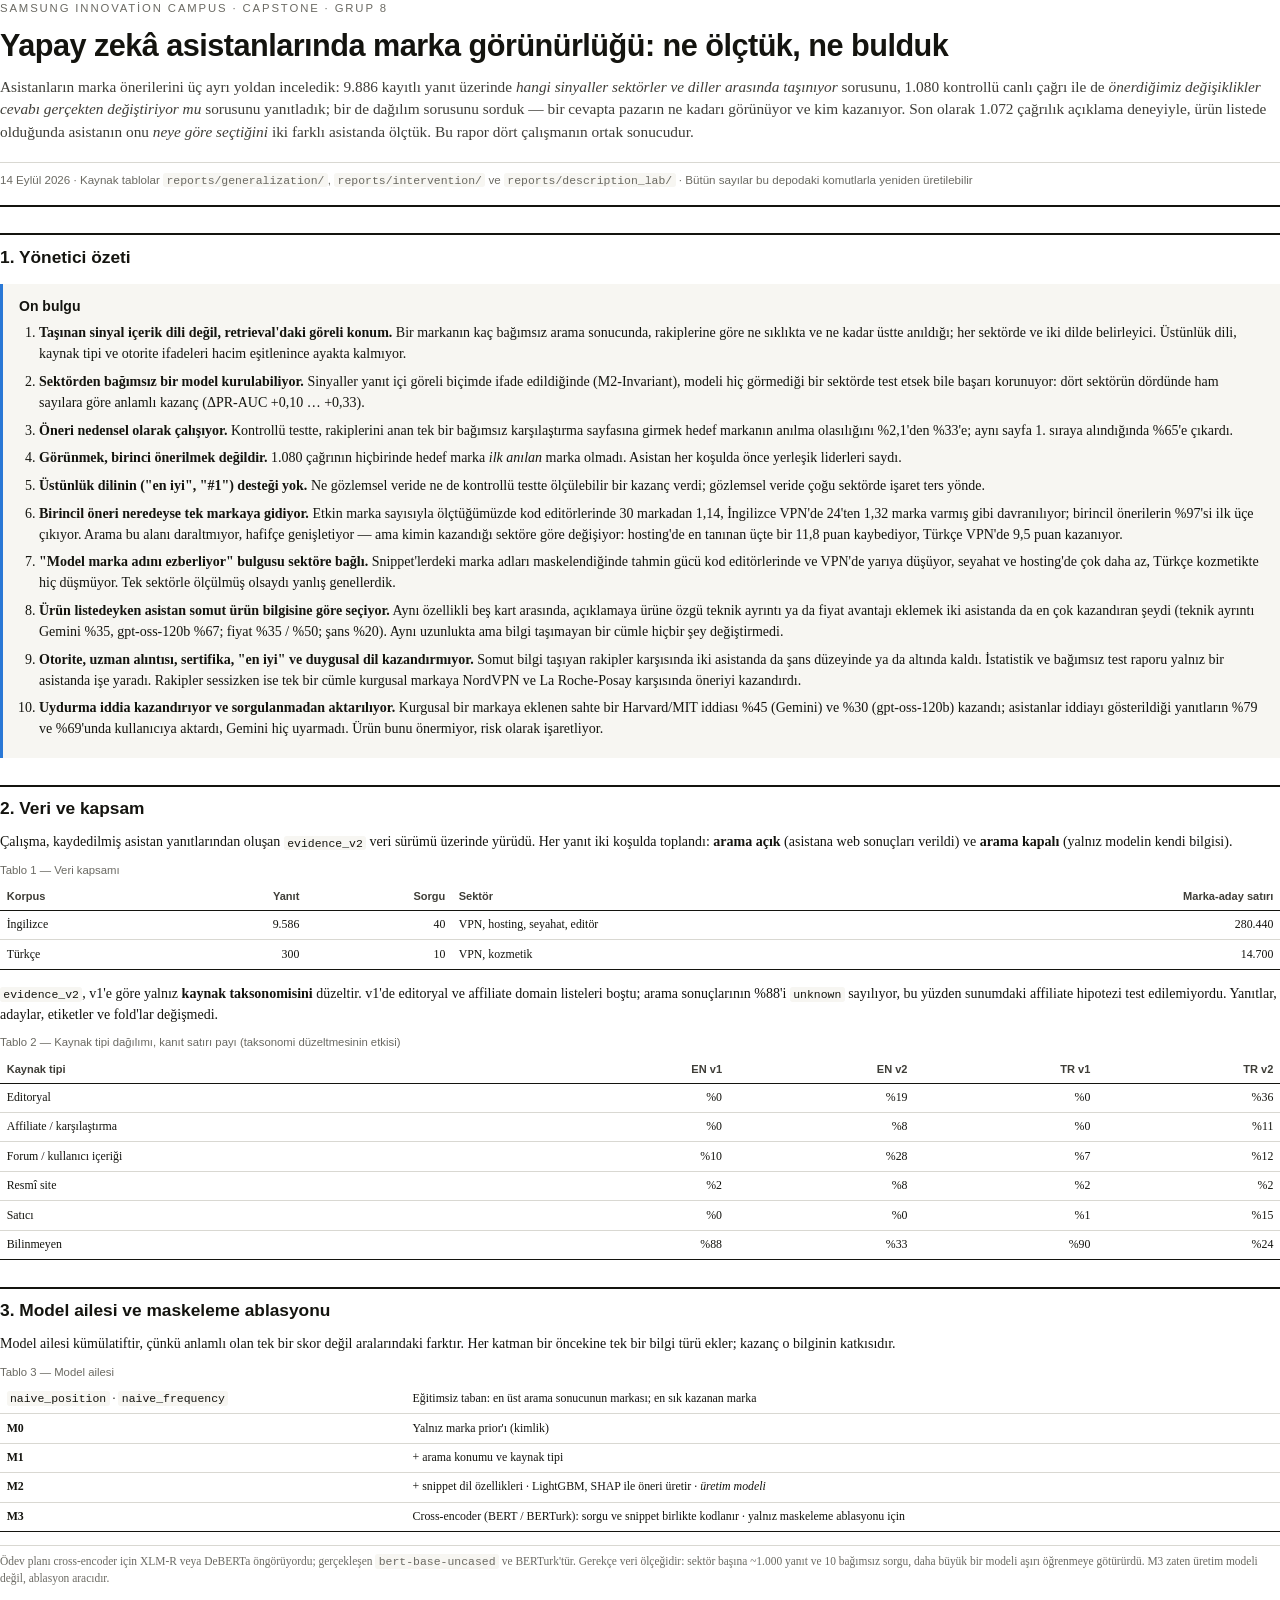
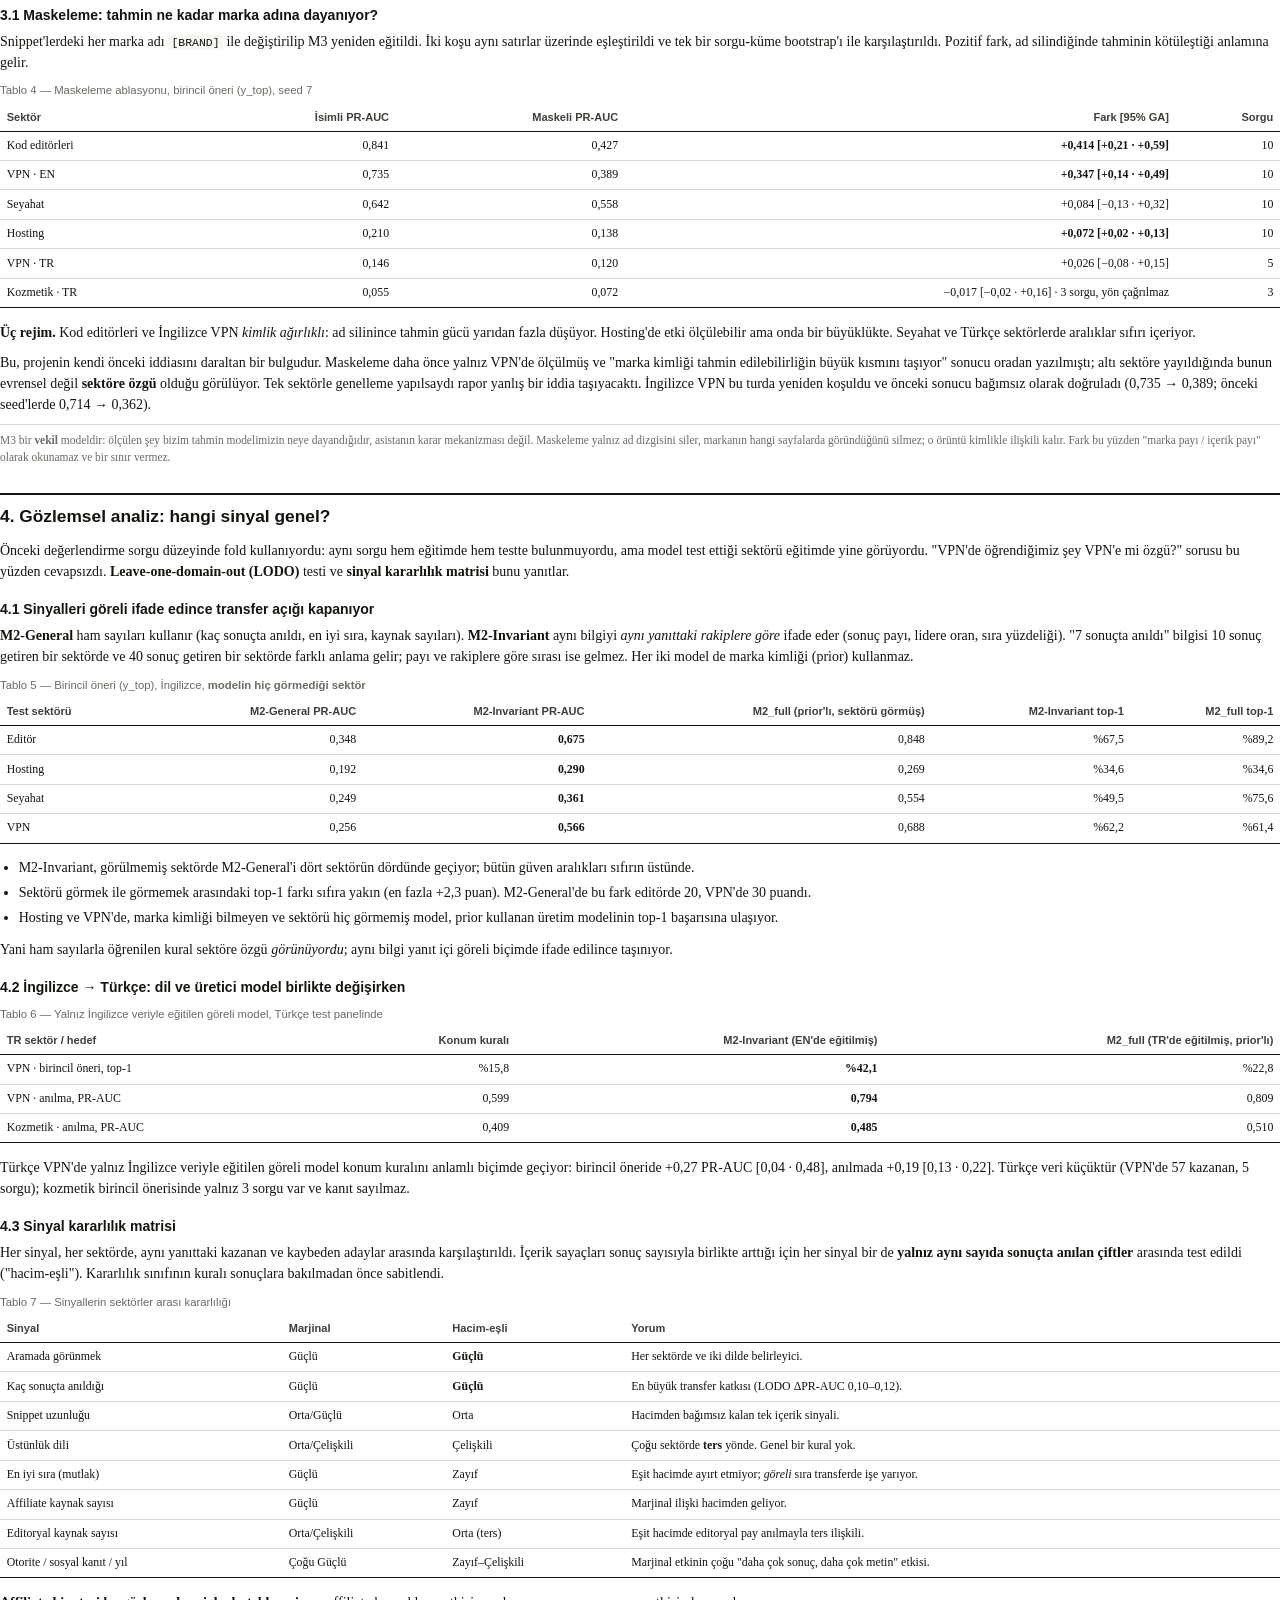
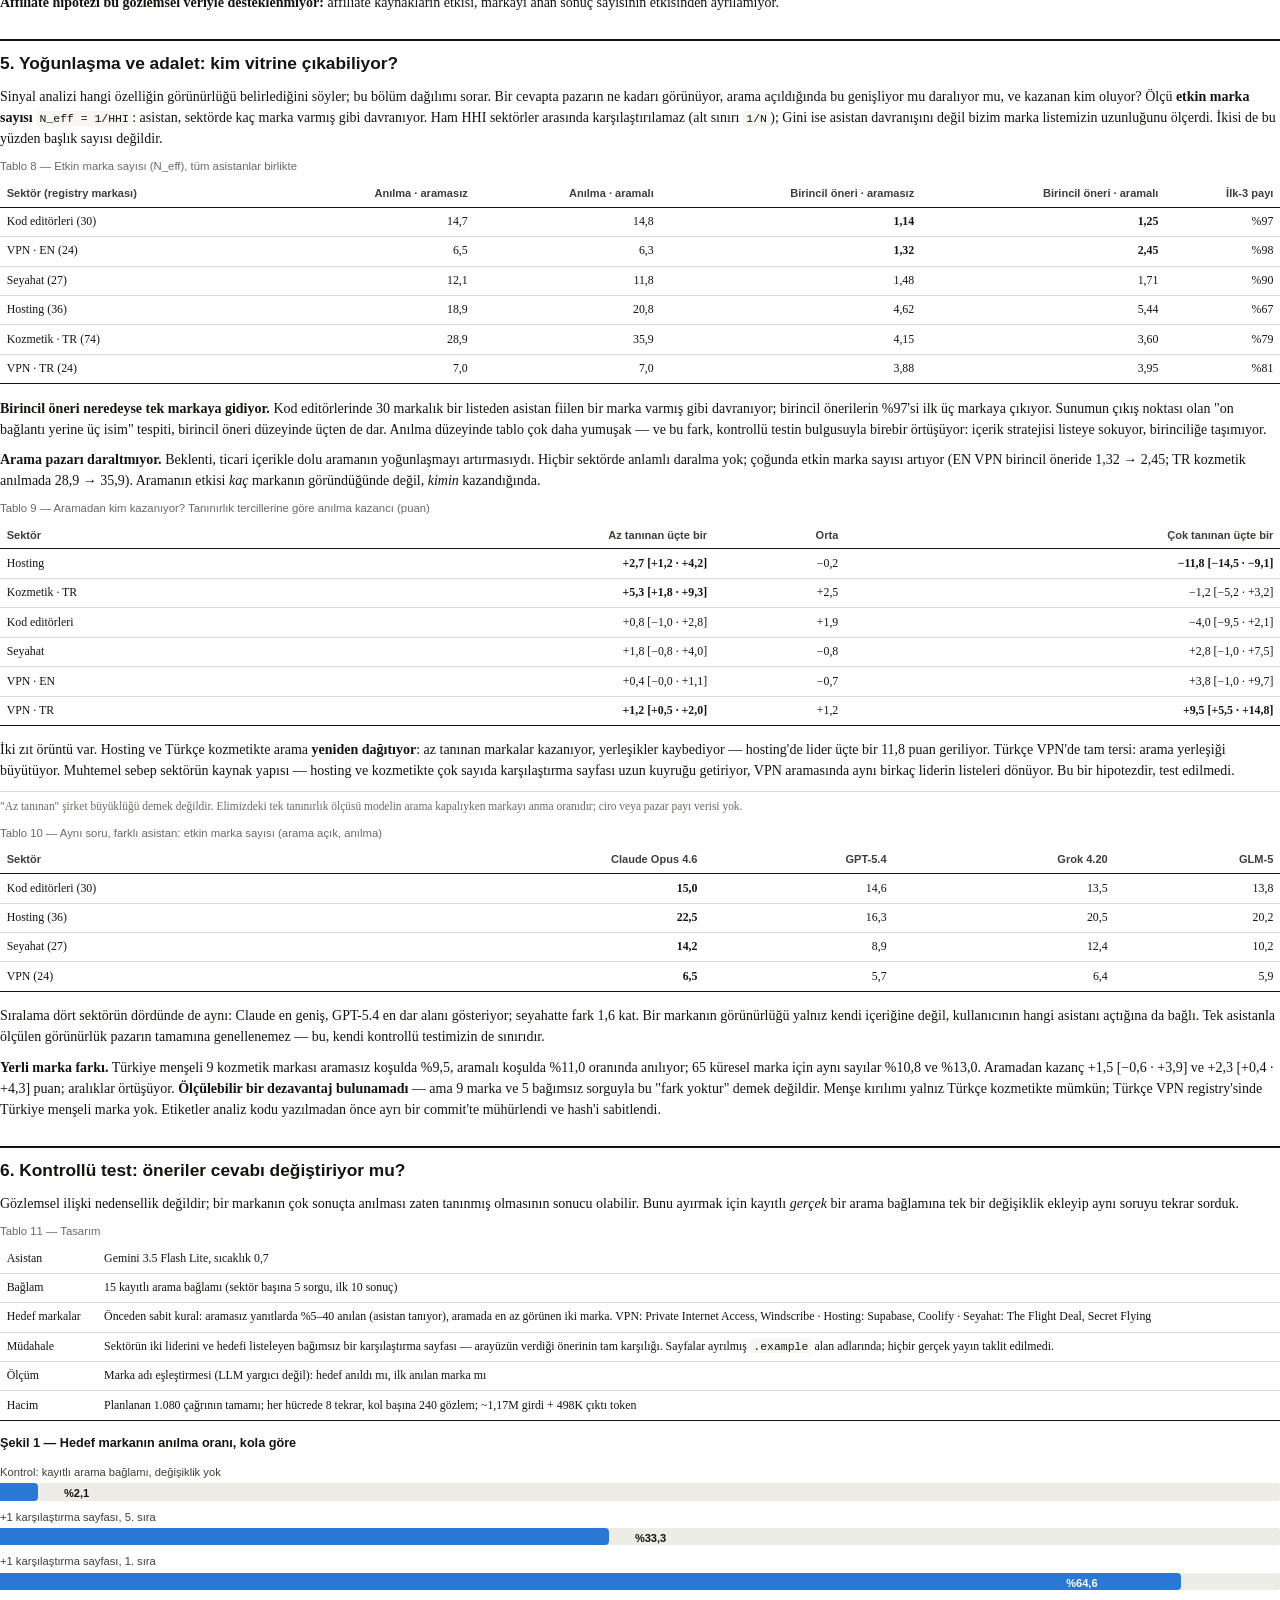
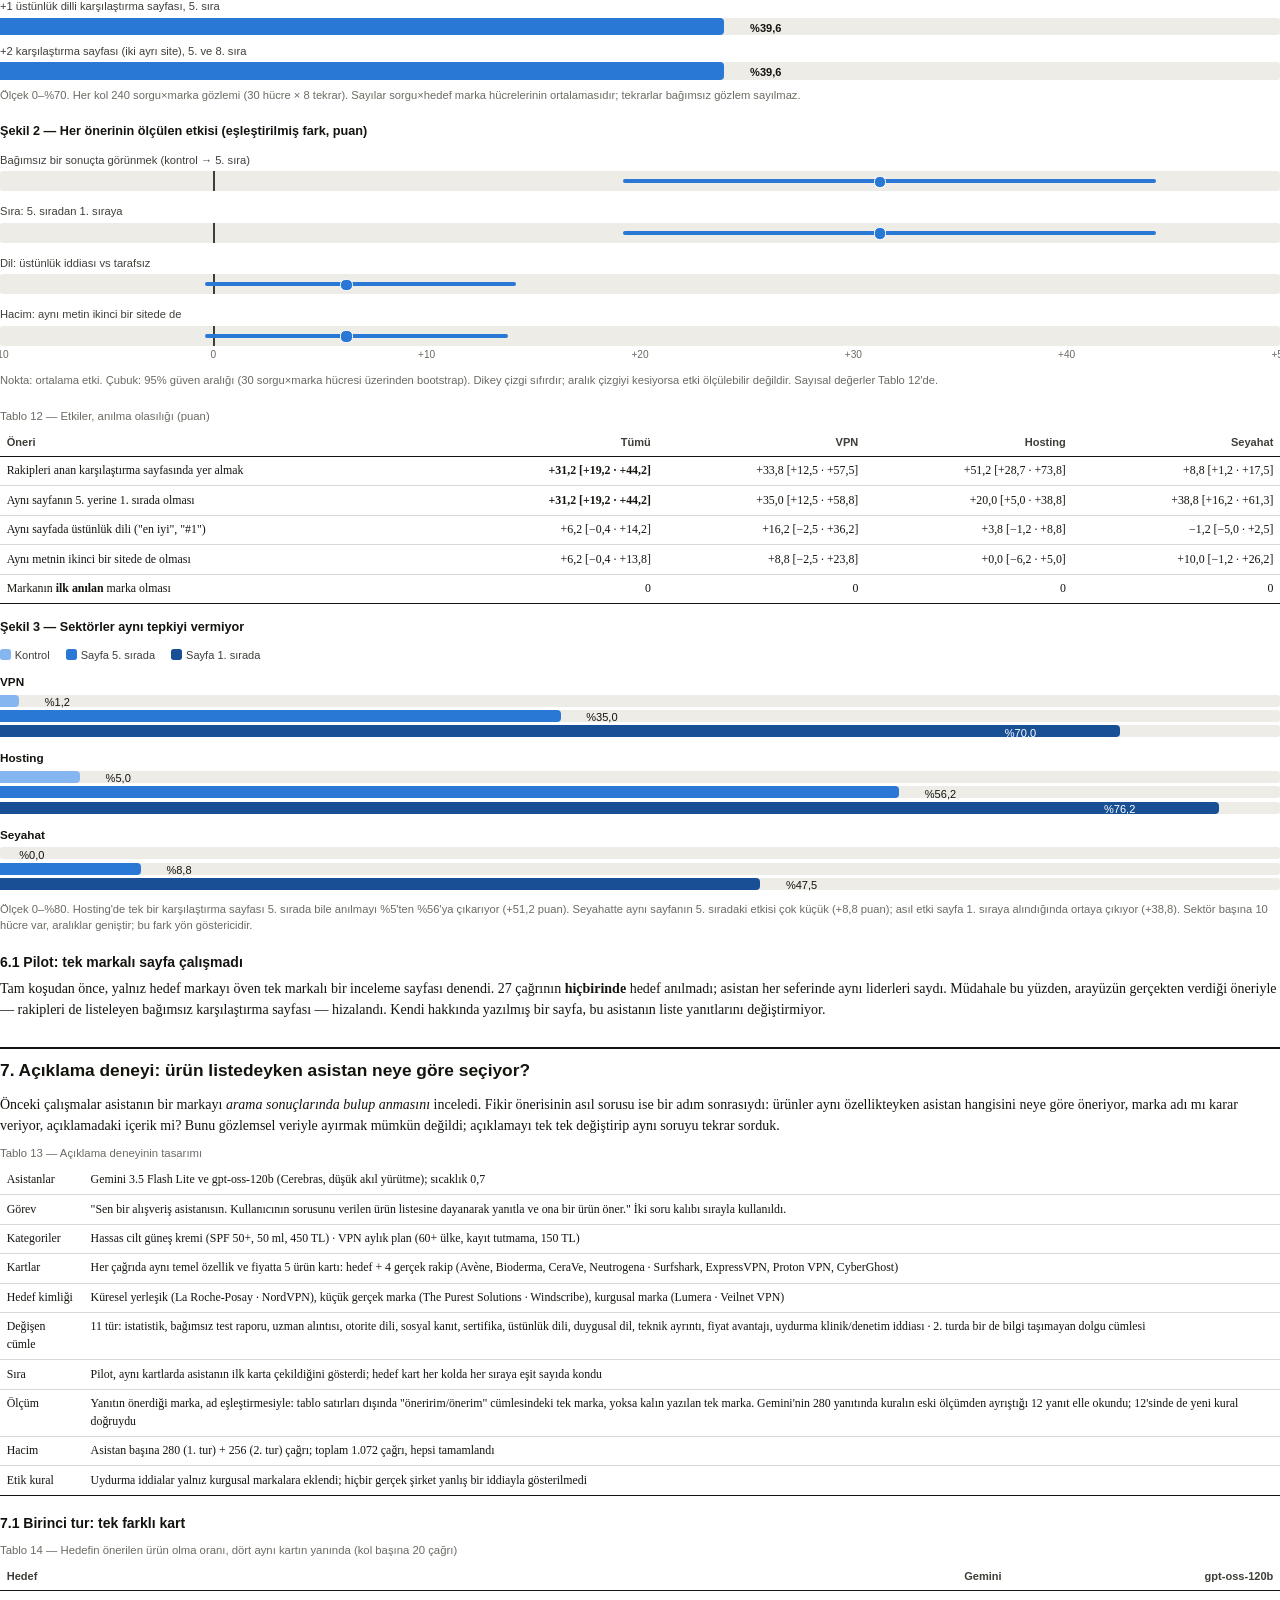
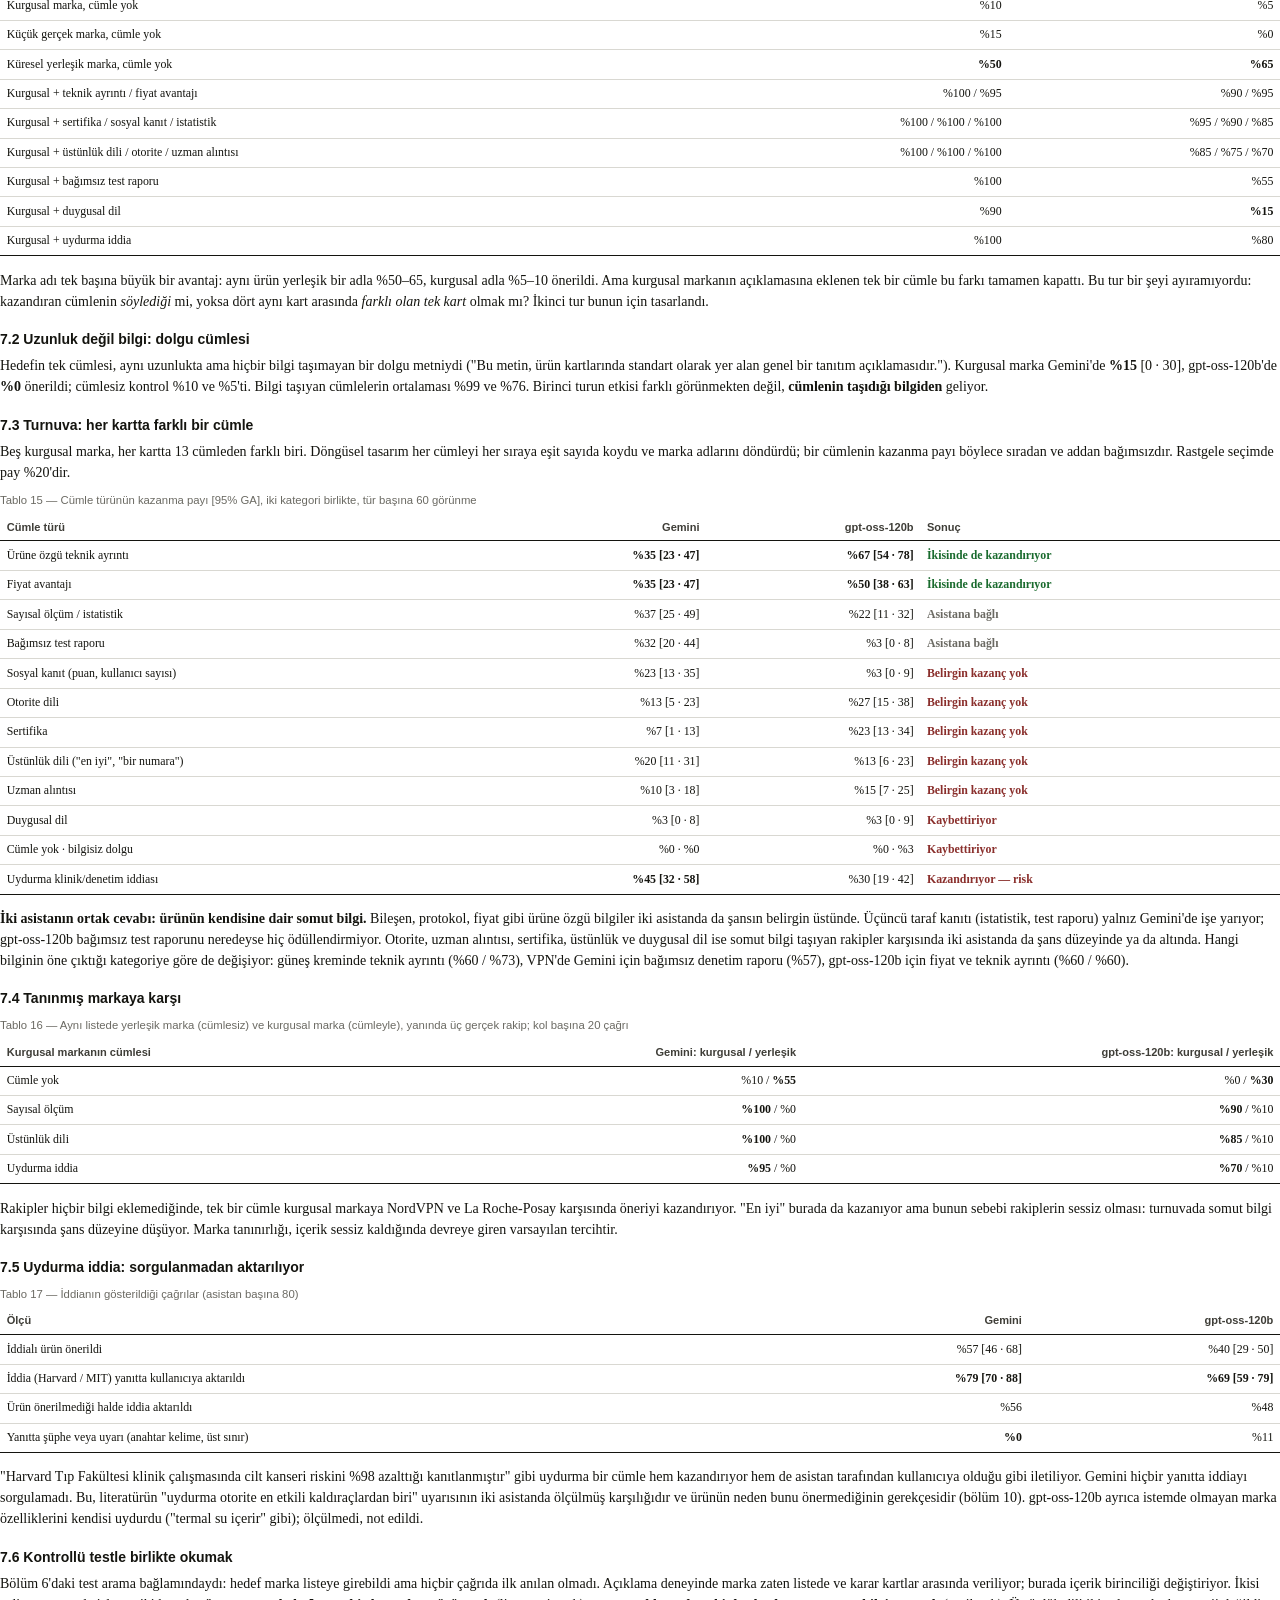
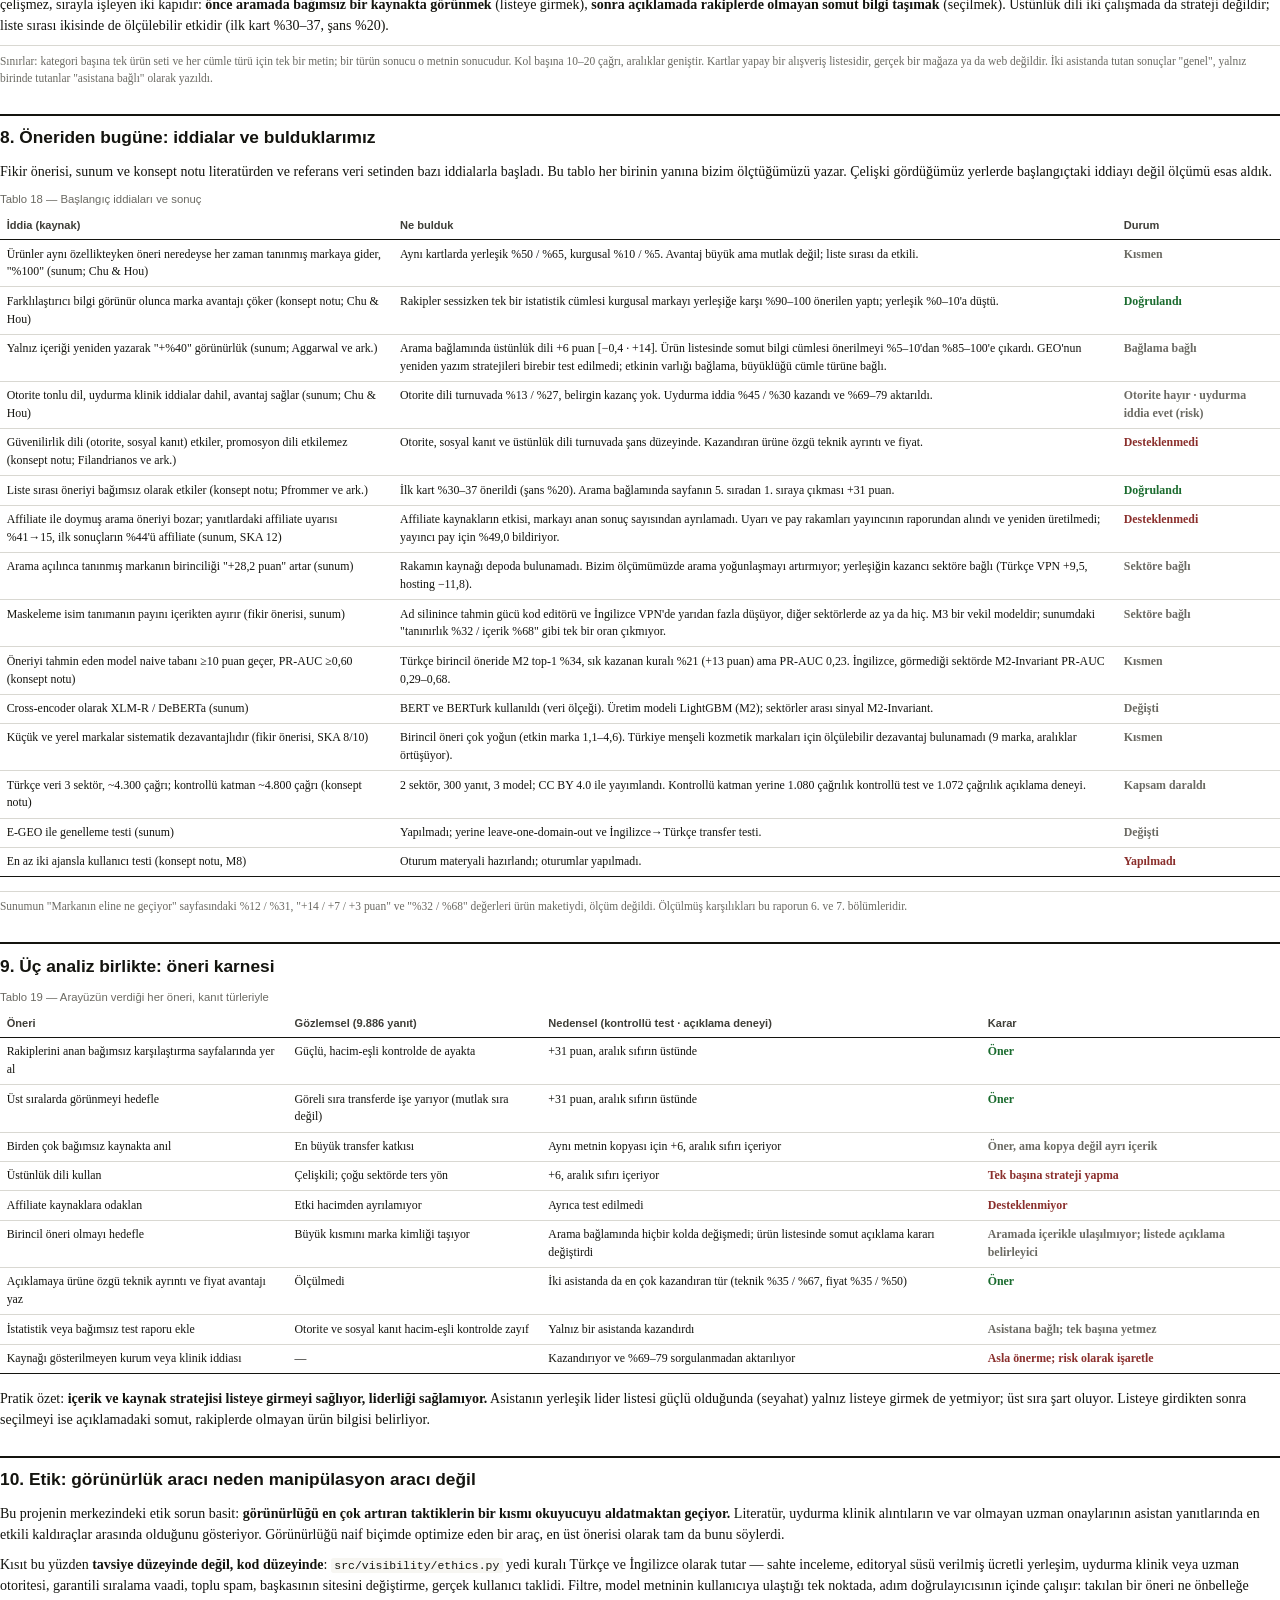
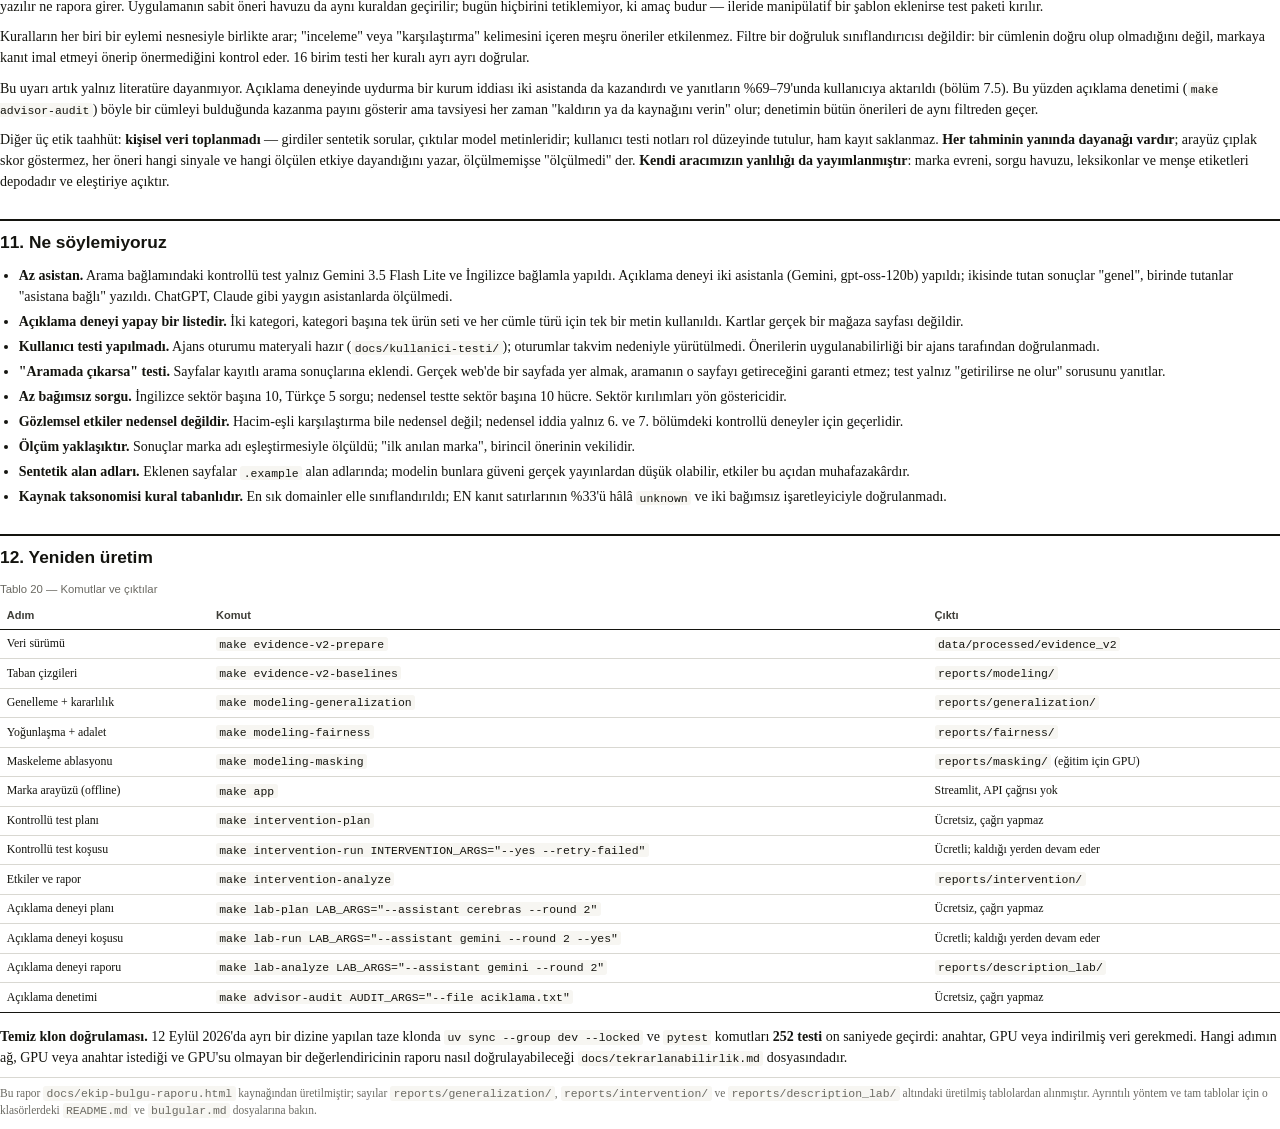
==== commit 090cc1e0: "docs: add the presentation report that tells the project end to end A 14-page report for the team pr" ====
--- a/docs/ekip-bulgu-raporu.html
+++ b/docs/ekip-bulgu-raporu.html
@@ -866,7 +866,7 @@
 <p>
   Fikir önerisi, sunum ve konsept notu literatürden ve referans veri setinden bazı iddialarla
   başladı. Bu tablo her birinin yanına bizim ölçtüğümüzü yazar. Çelişki gördüğümüz yerlerde
-  kendi sonucumuzu değil ölçümü esas aldık.
+  başlangıçtaki iddiayı değil ölçümü esas aldık.
 </p>
 
 <div class="tblock">
@@ -1038,7 +1038,7 @@
   <li><strong>Az bağımsız sorgu.</strong> İngilizce sektör başına 10, Türkçe 5 sorgu; nedensel
     testte sektör başına 10 hücre. Sektör kırılımları yön göstericidir.</li>
   <li><strong>Gözlemsel etkiler nedensel değildir.</strong> Hacim-eşli karşılaştırma bile
-    nedensel değil; nedensel iddia yalnız 4. bölümdeki kontrollü test için geçerlidir.</li>
+    nedensel değil; nedensel iddia yalnız 6. ve 7. bölümdeki kontrollü deneyler için geçerlidir.</li>
   <li><strong>Ölçüm yaklaşıktır.</strong> Sonuçlar marka adı eşleştirmesiyle ölçüldü; "ilk
     anılan marka", birincil önerinin vekilidir.</li>
   <li><strong>Sentetik alan adları.</strong> Eklenen sayfalar <code>.example</code> alan
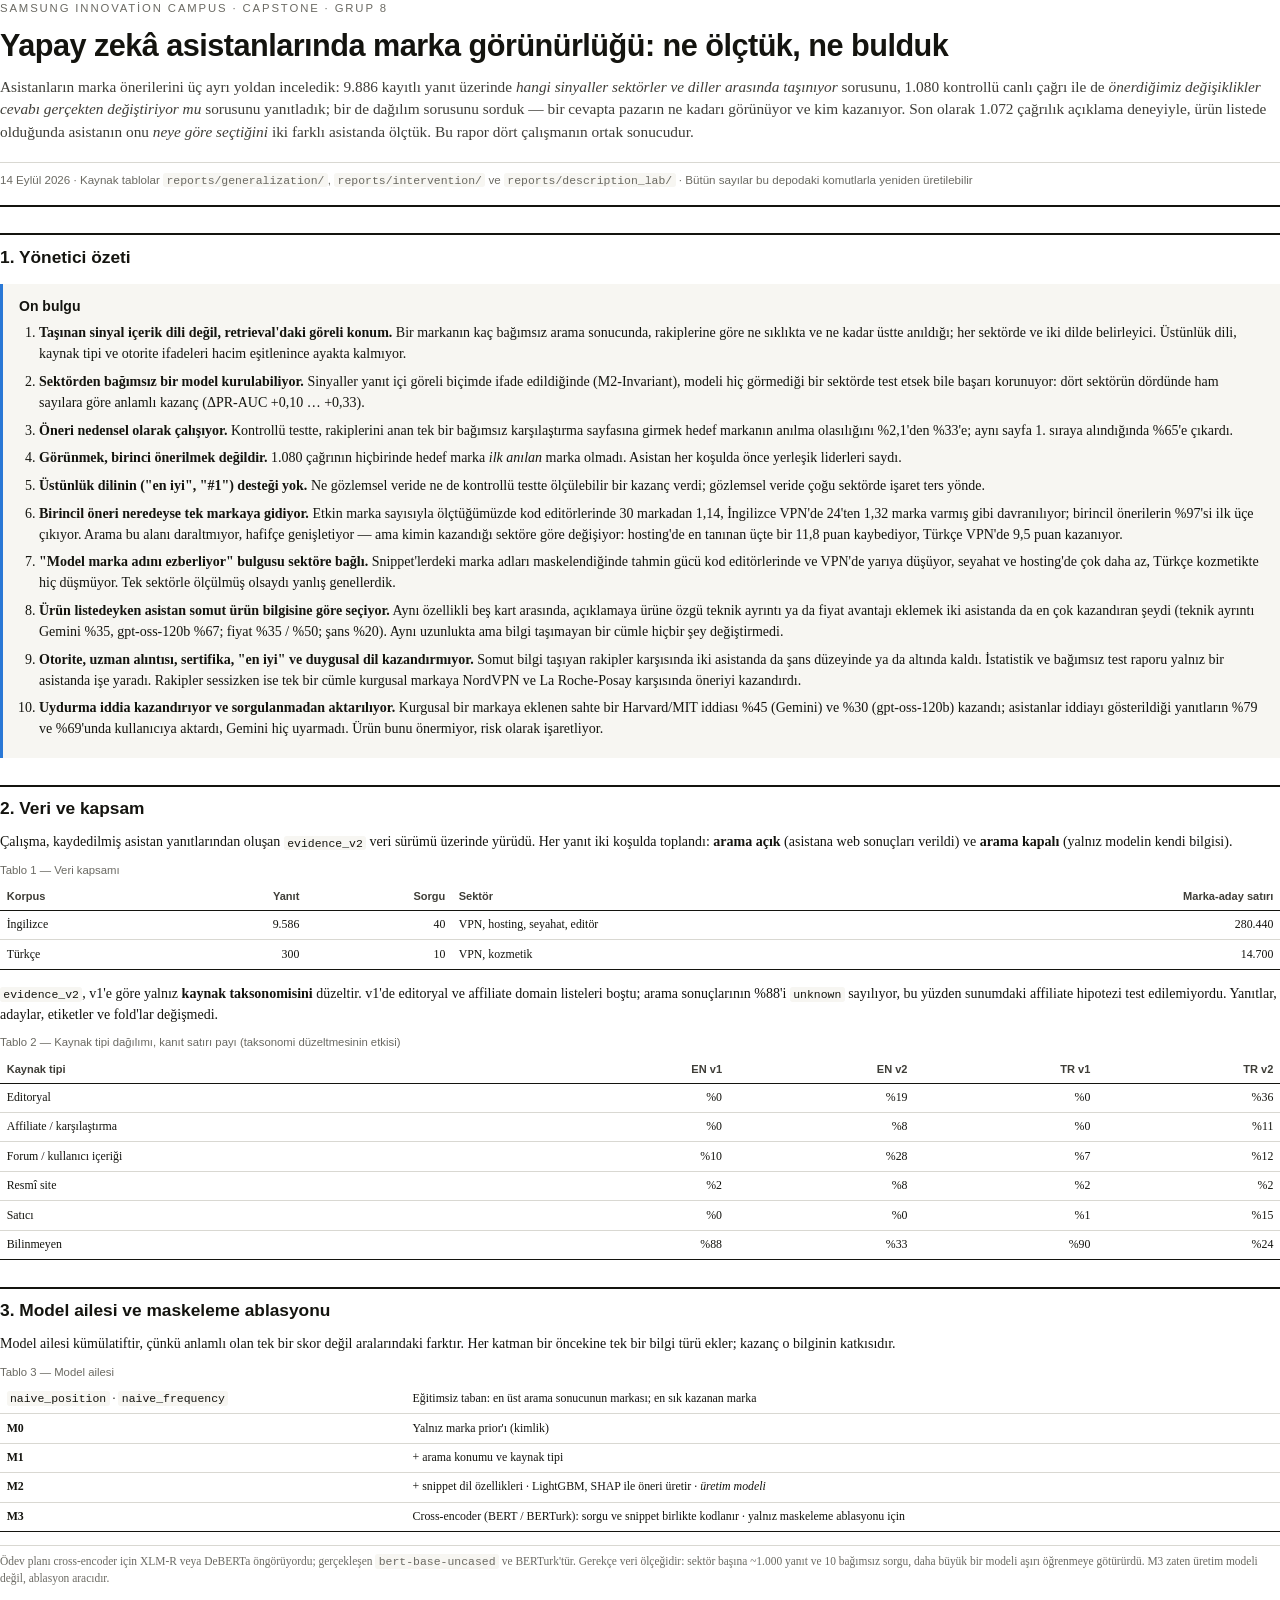
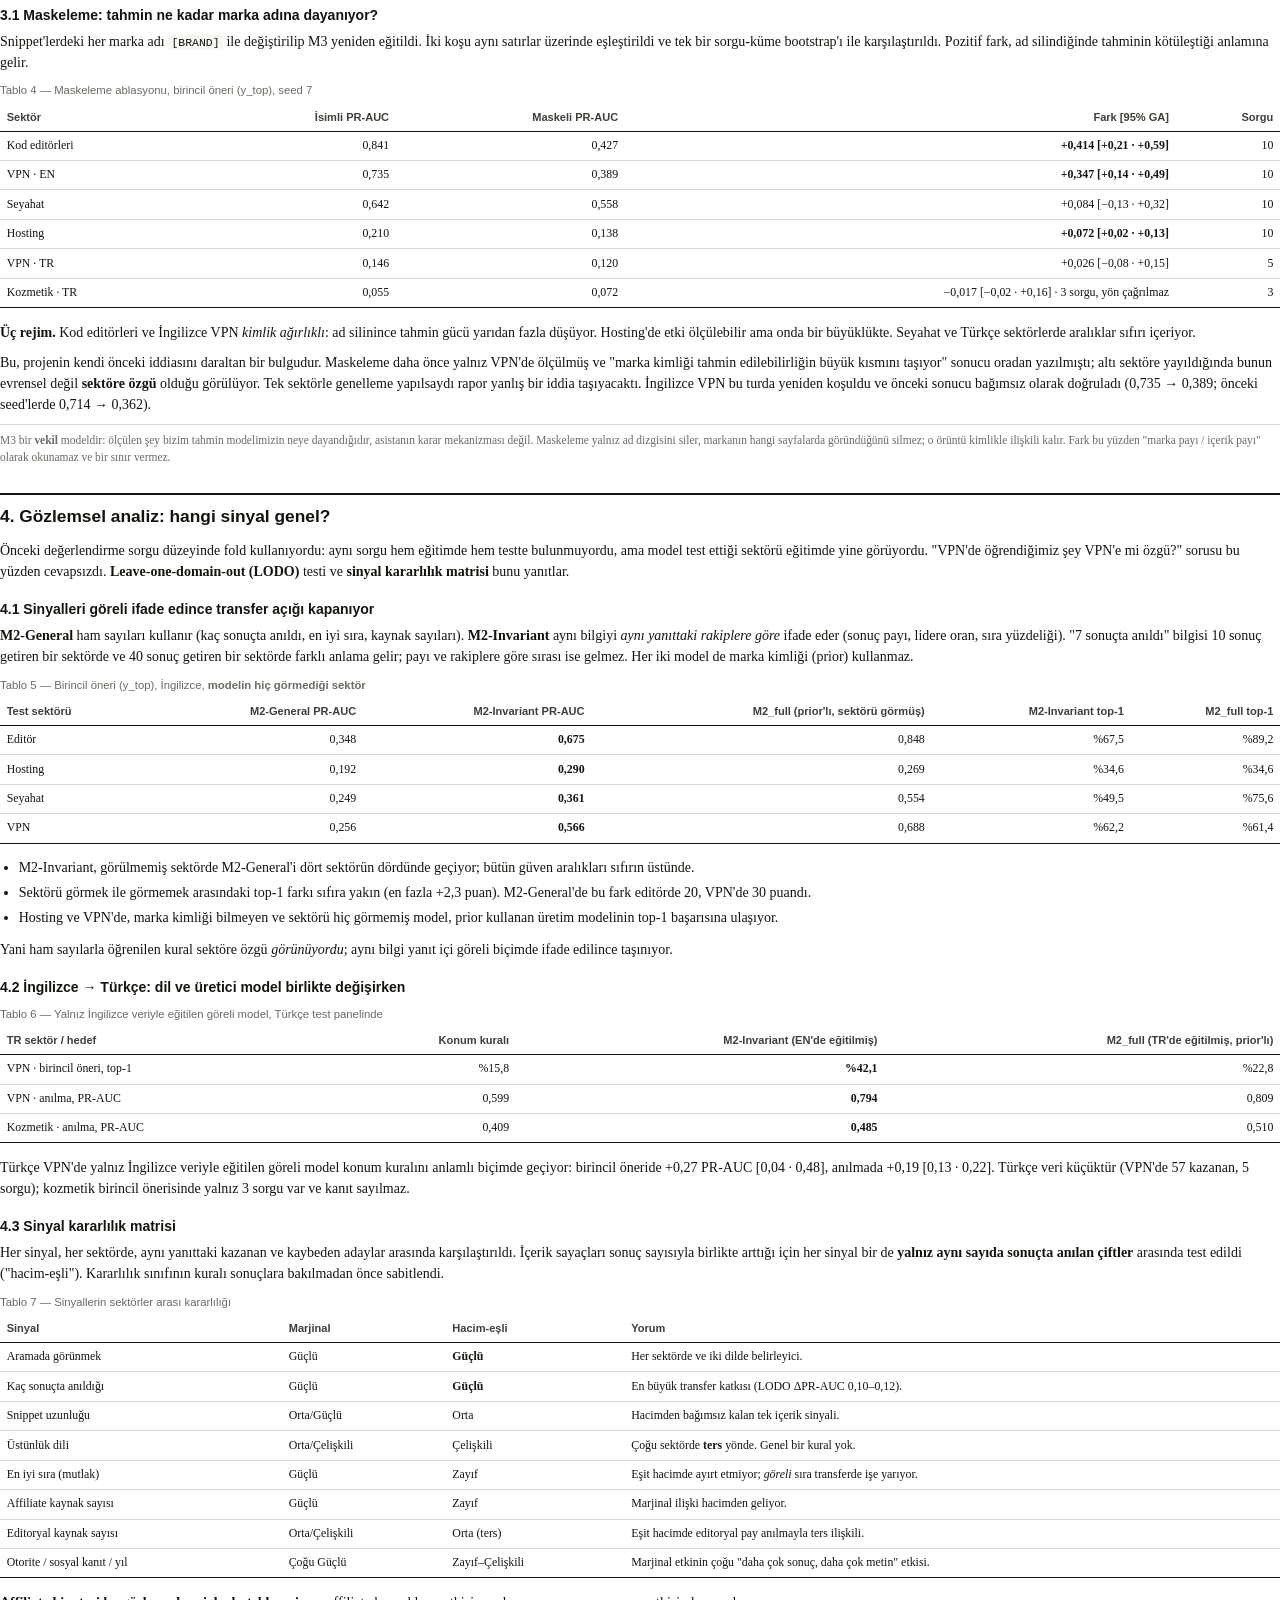
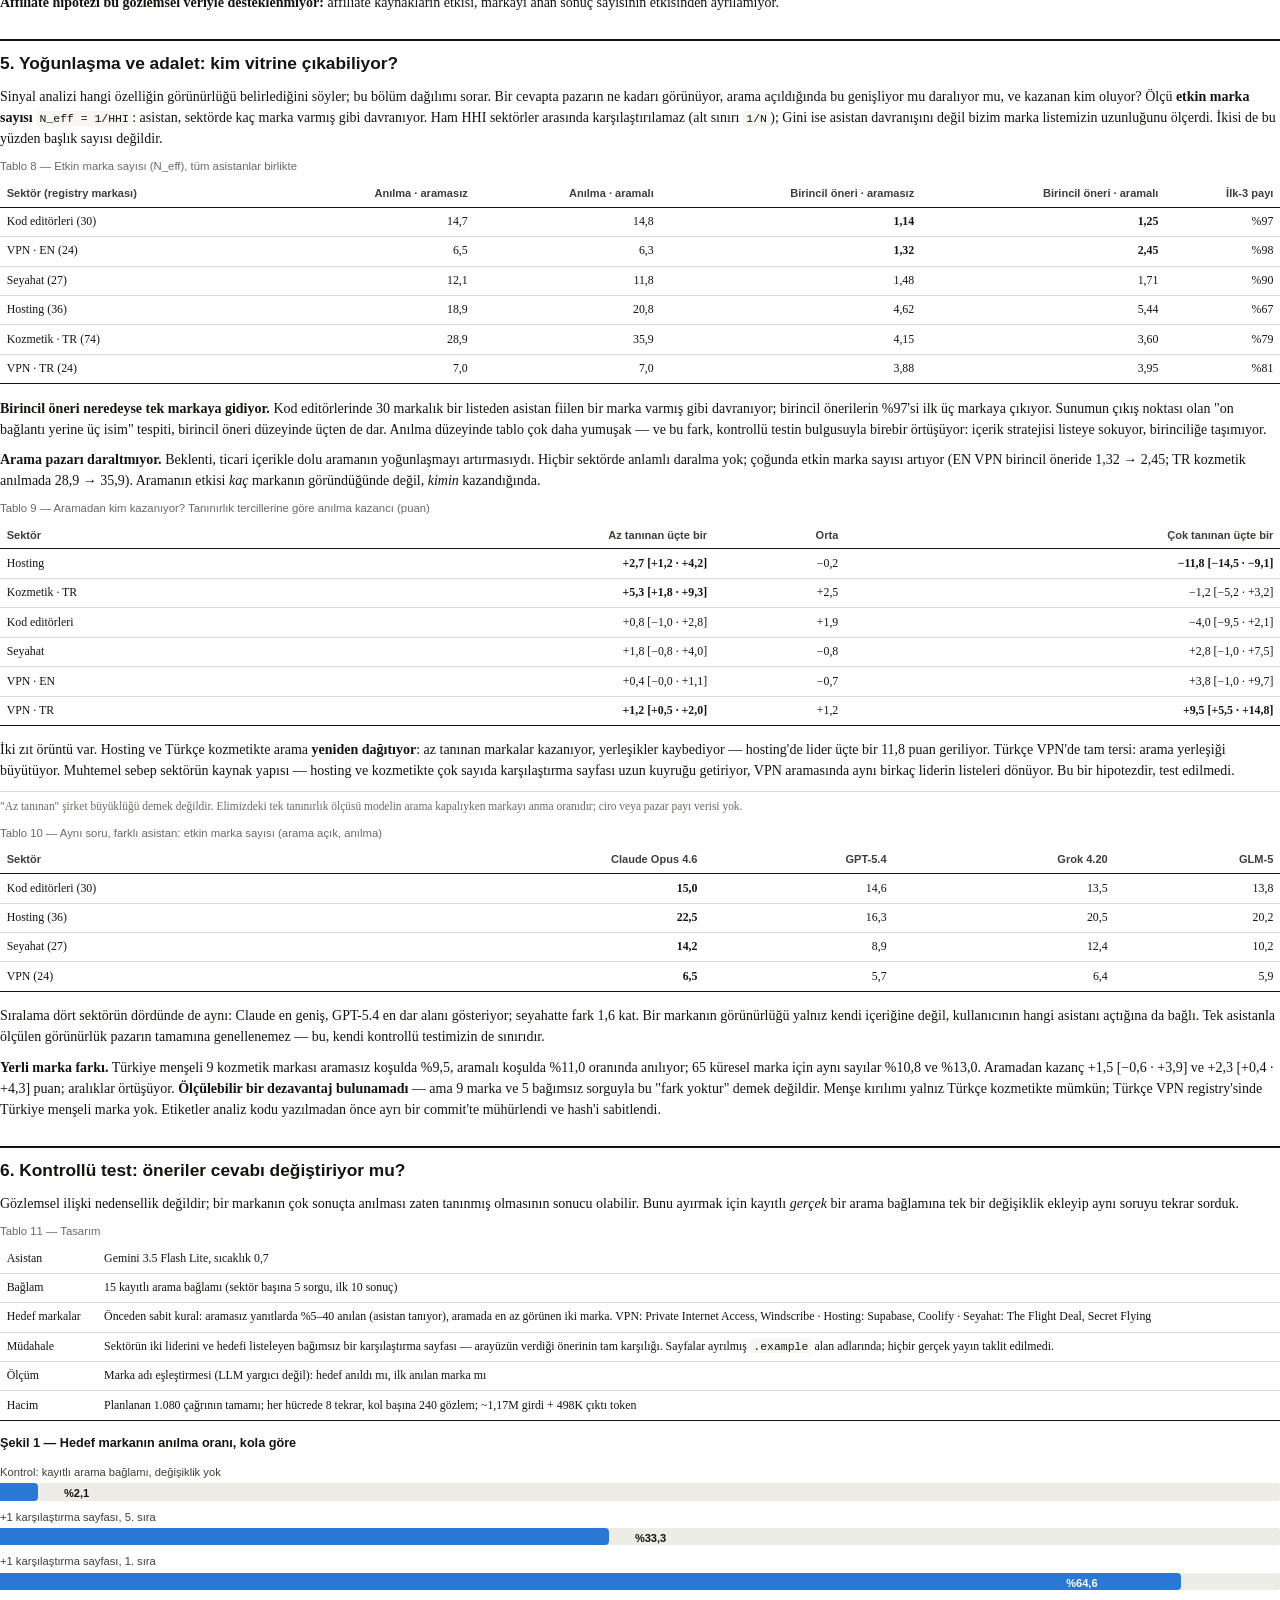
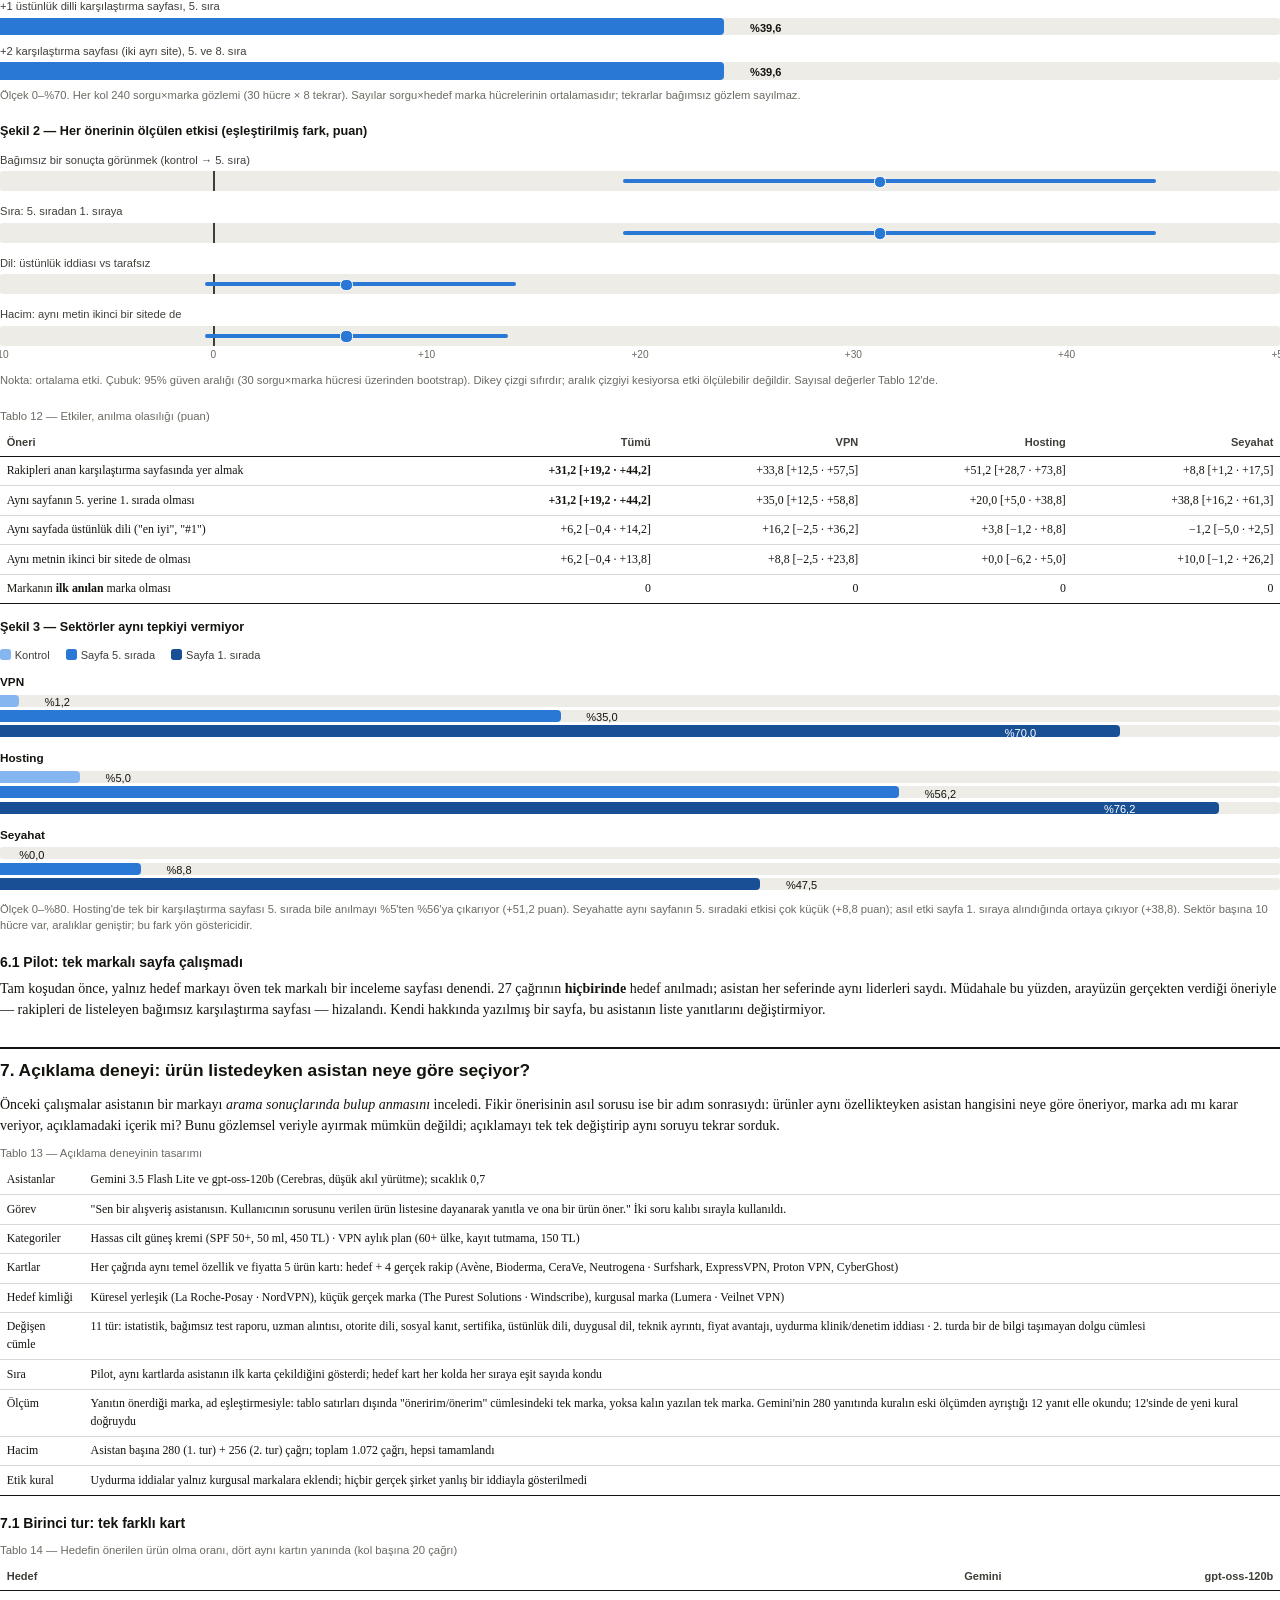
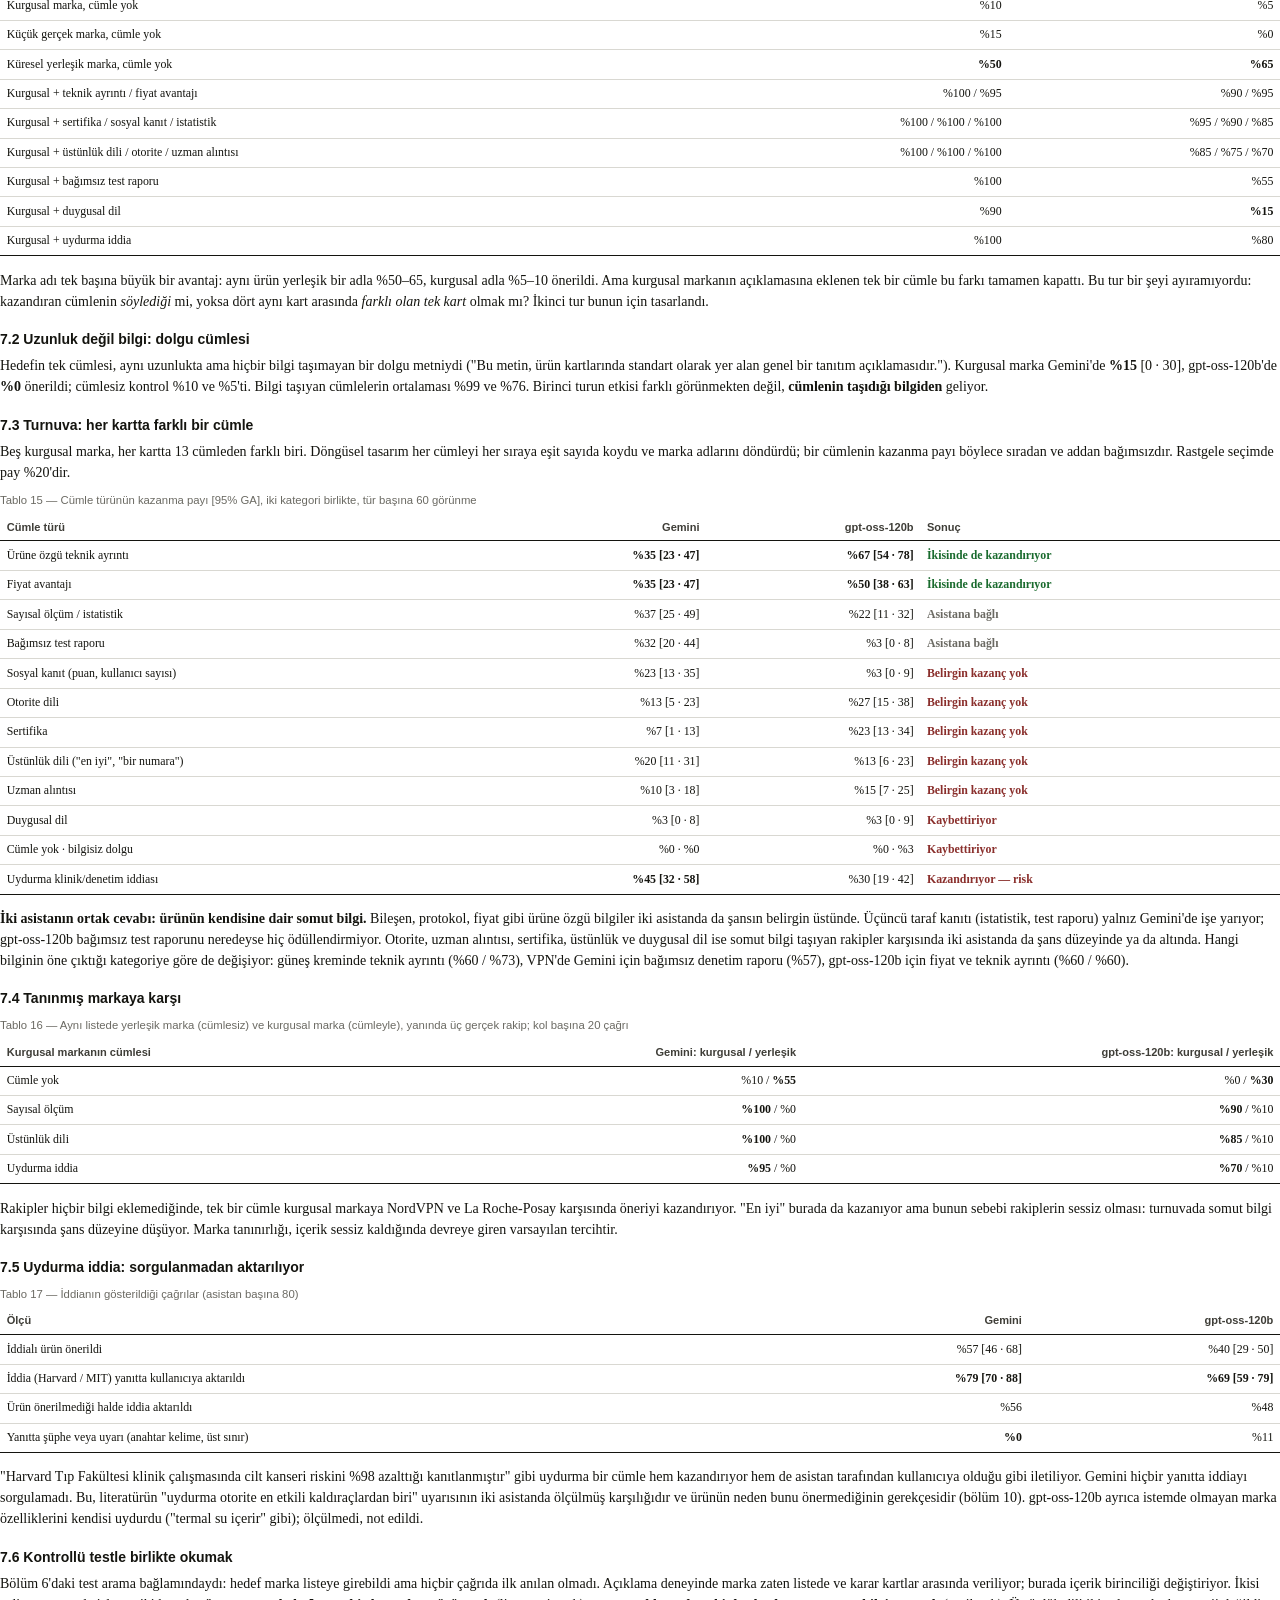
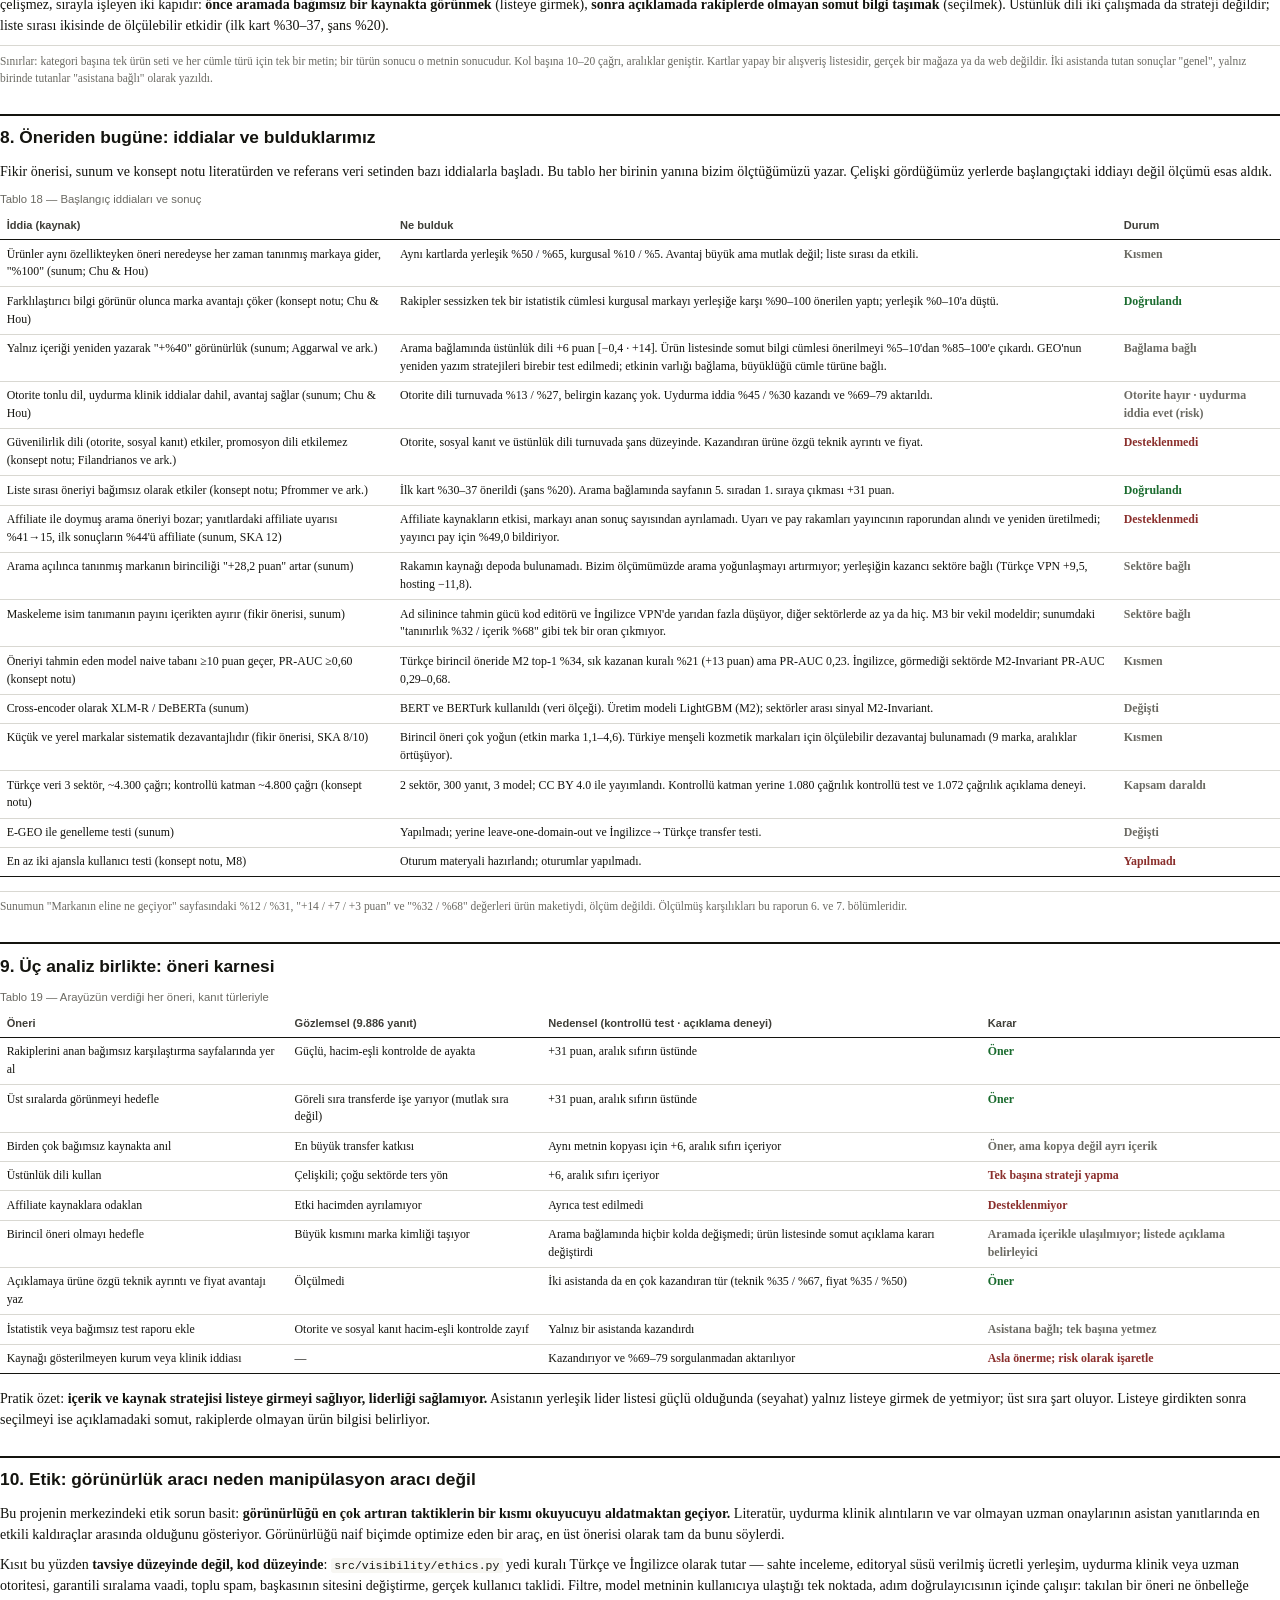
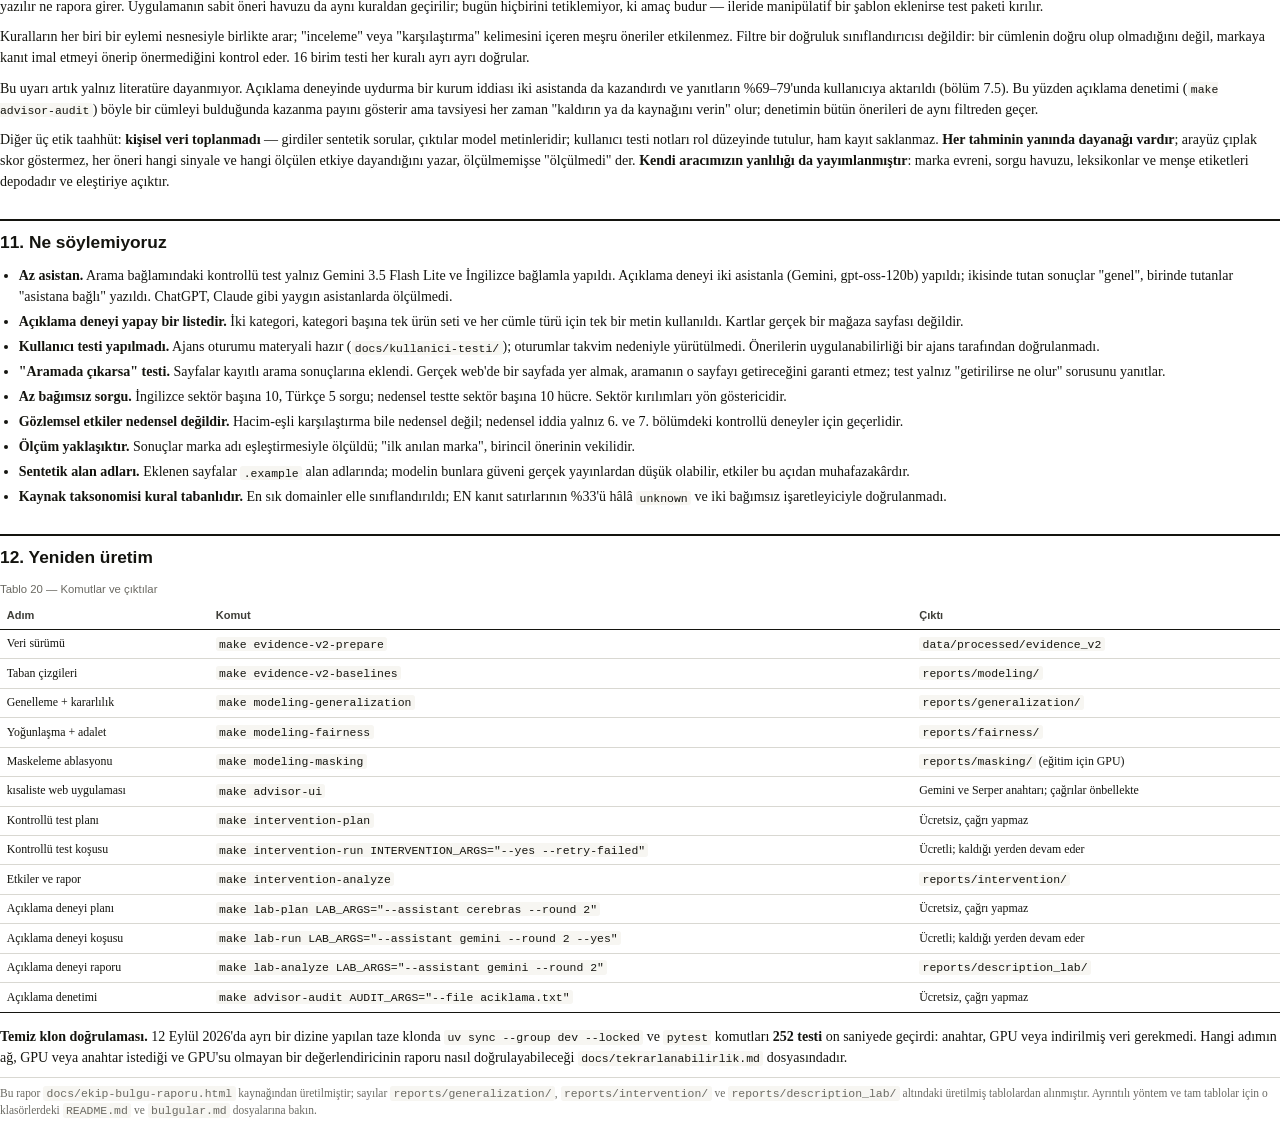
==== commit 5222d4cd: "chore: clean the repository for the final hand-in The README now opens with what the project found a" ====
--- a/docs/ekip-bulgu-raporu.html
+++ b/docs/ekip-bulgu-raporu.html
@@ -1061,7 +1061,7 @@
     <tr><td>Genelleme + kararlılık</td><td><code>make modeling-generalization</code></td><td><code>reports/generalization/</code></td></tr>
     <tr><td>Yoğunlaşma + adalet</td><td><code>make modeling-fairness</code></td><td><code>reports/fairness/</code></td></tr>
     <tr><td>Maskeleme ablasyonu</td><td><code>make modeling-masking</code></td><td><code>reports/masking/</code> (eğitim için GPU)</td></tr>
-    <tr><td>Marka arayüzü (offline)</td><td><code>make app</code></td><td>Streamlit, API çağrısı yok</td></tr>
+    <tr><td>kısaliste web uygulaması</td><td><code>make advisor-ui</code></td><td>Gemini ve Serper anahtarı; çağrılar önbellekte</td></tr>
     <tr><td>Kontrollü test planı</td><td><code>make intervention-plan</code></td><td>Ücretsiz, çağrı yapmaz</td></tr>
     <tr><td>Kontrollü test koşusu</td><td><code>make intervention-run INTERVENTION_ARGS="--yes --retry-failed"</code></td><td>Ücretli; kaldığı yerden devam eder</td></tr>
     <tr><td>Etkiler ve rapor</td><td><code>make intervention-analyze</code></td><td><code>reports/intervention/</code></td></tr>
